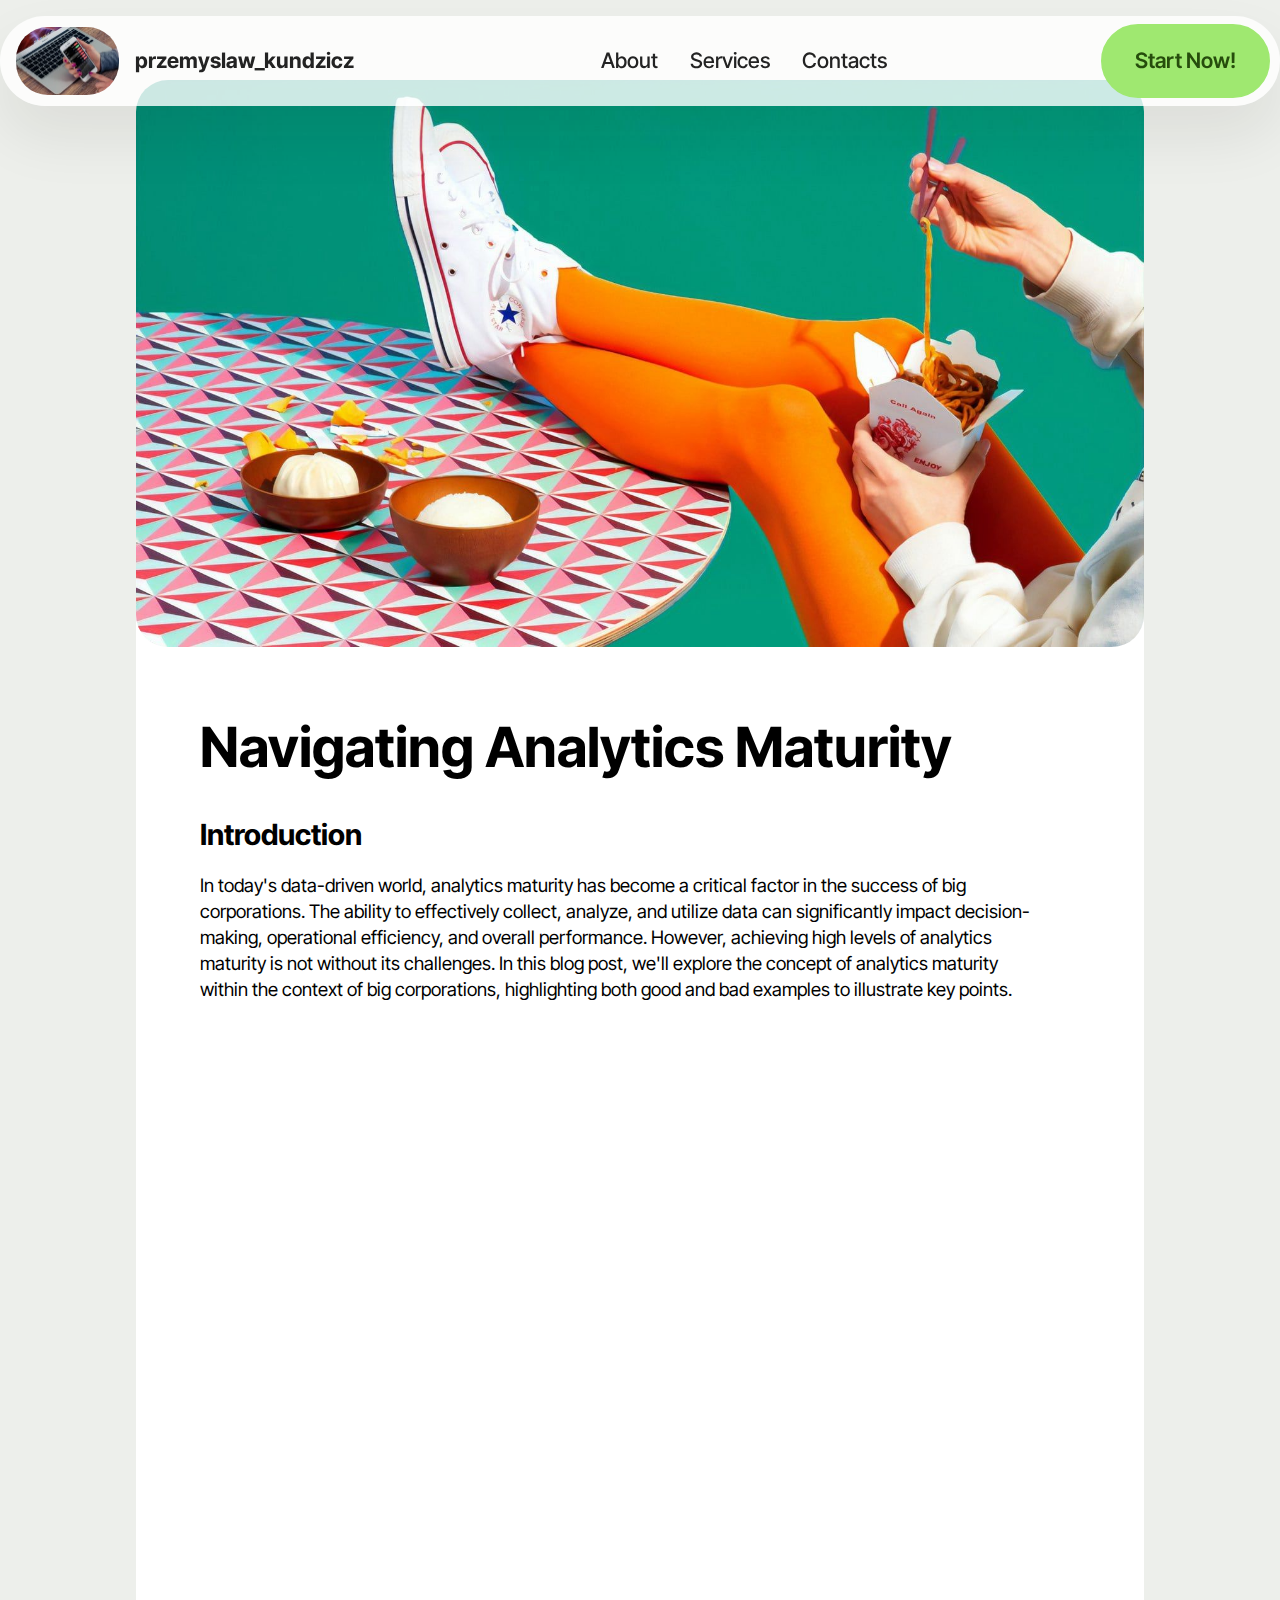
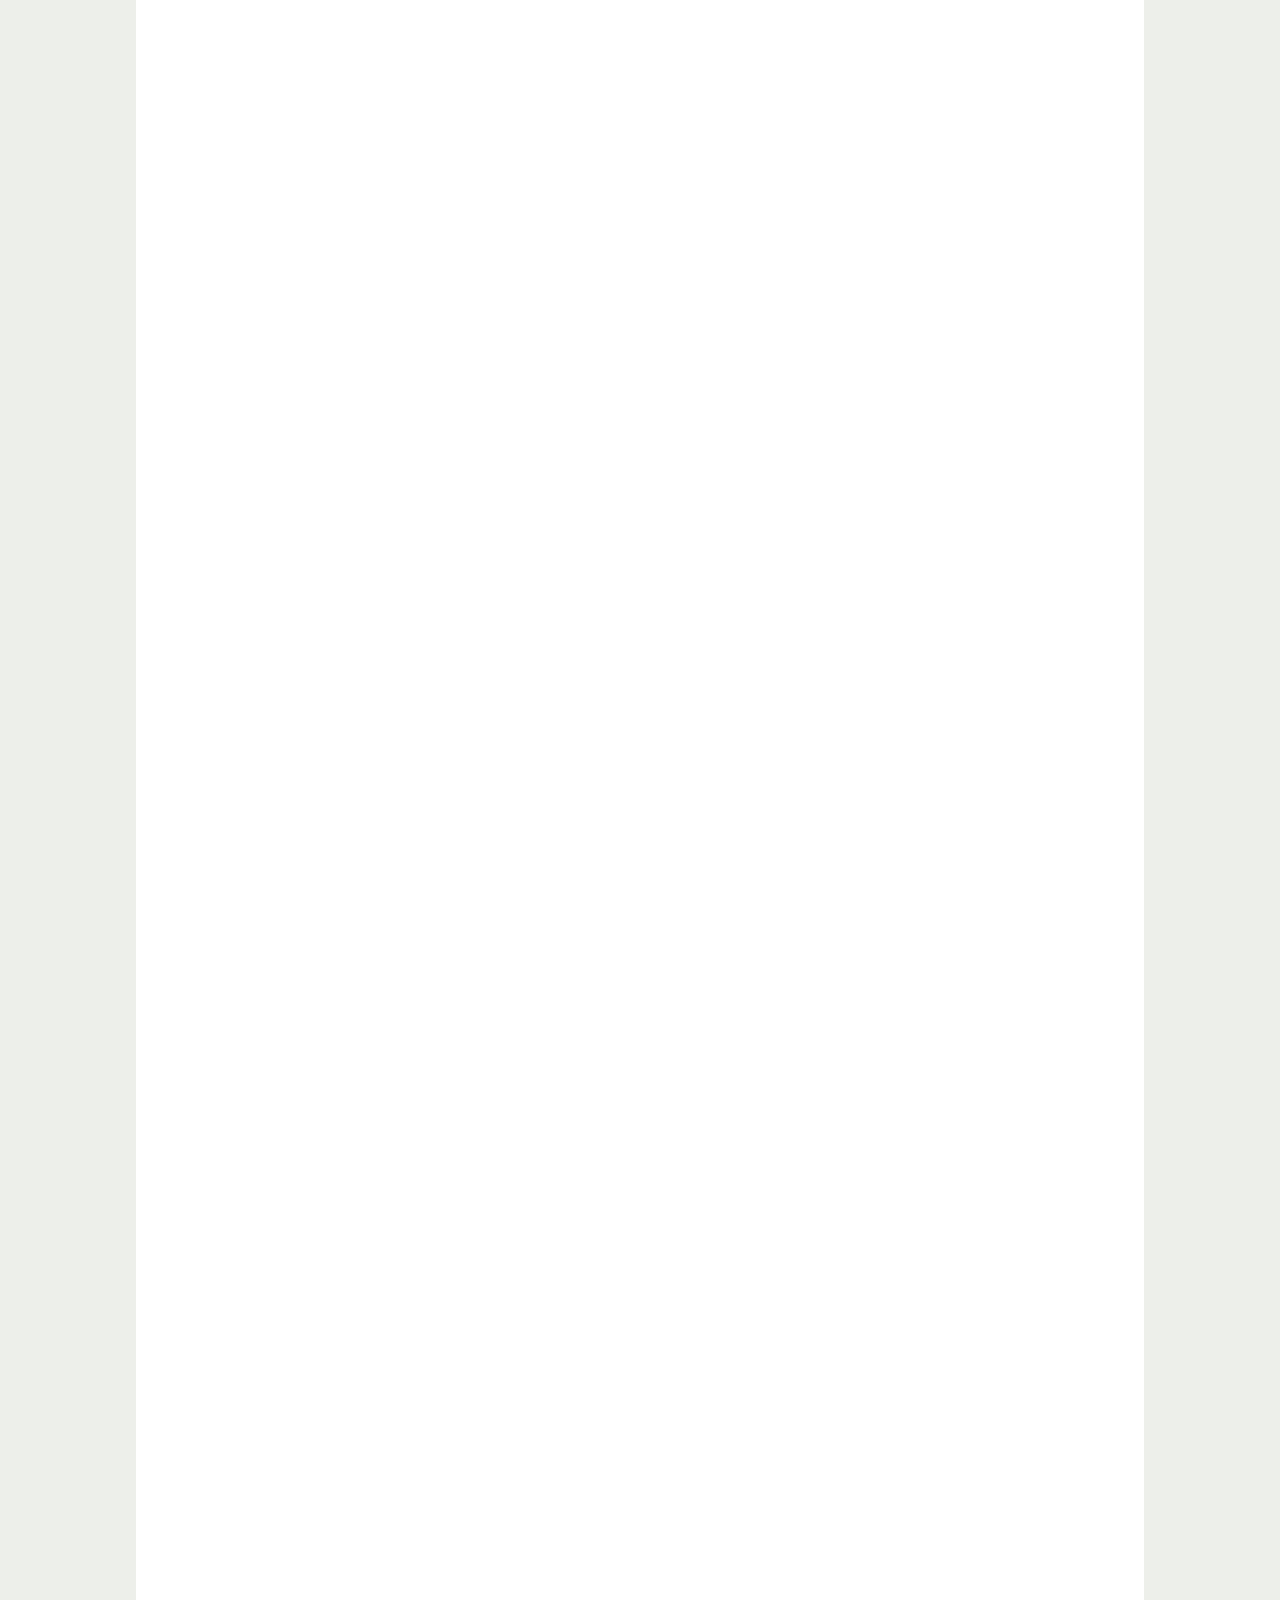
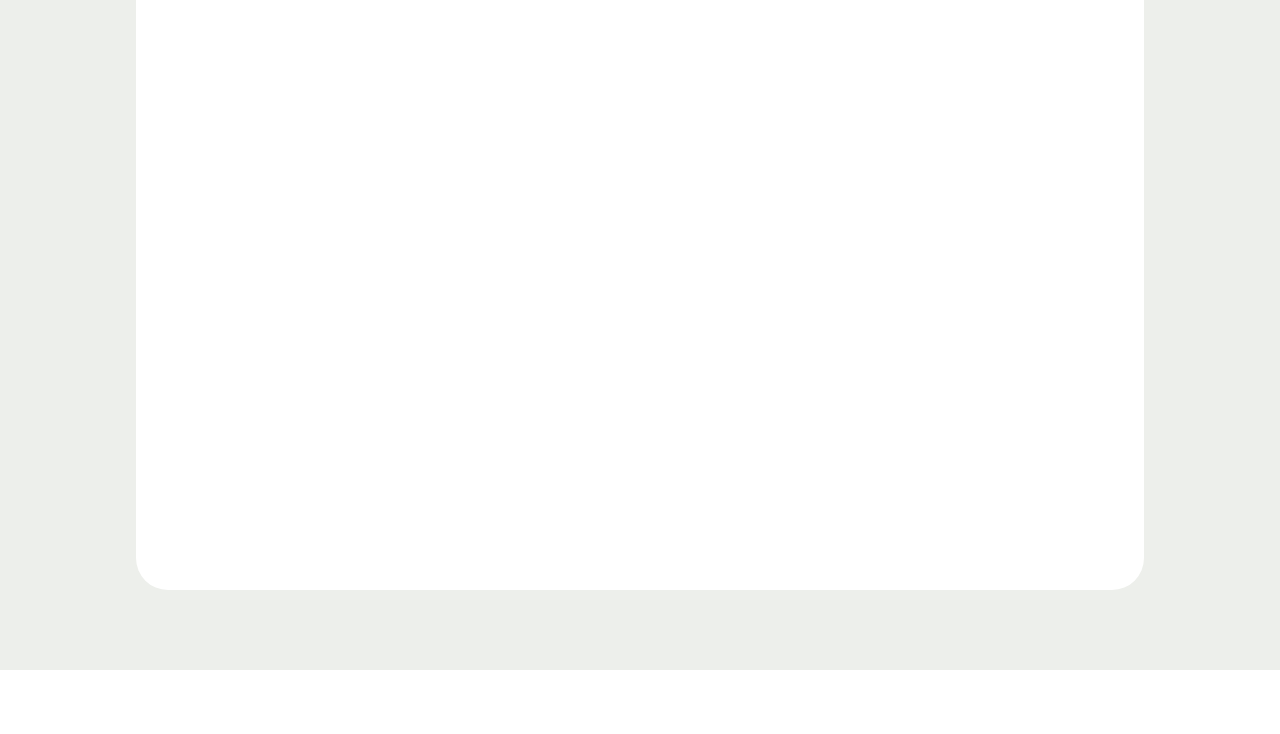
==== page1.html @ 233bfda3 "Add files via upload" ====
<!DOCTYPE html>
<html  >
<head>
  <!-- Site made with Mobirise Website Builder v5.9.13, https://mobirise.com -->
  <meta charset="UTF-8">
  <meta http-equiv="X-UA-Compatible" content="IE=edge">
  <meta name="generator" content="Mobirise v5.9.13, mobirise.com">
  <meta name="viewport" content="width=device-width, initial-scale=1, minimum-scale=1">
  <link rel="shortcut icon" href="assets/images/mbr-206x137.jpg" type="image/x-icon">
  <meta name="description" content="">
  
  
  <title>Page 1</title>
  <link rel="stylesheet" href="assets/bootstrap/css/bootstrap.min.css">
  <link rel="stylesheet" href="assets/bootstrap/css/bootstrap-grid.min.css">
  <link rel="stylesheet" href="assets/bootstrap/css/bootstrap-reboot.min.css">
  <link rel="stylesheet" href="assets/animatecss/animate.css">
  <link rel="stylesheet" href="assets/dropdown/css/style.css">
  <link rel="stylesheet" href="assets/theme/css/style.css">
  <link rel="preload" href="https://fonts.googleapis.com/css?family=Inter+Tight:100,200,300,400,500,600,700,800,900,100i,200i,300i,400i,500i,600i,700i,800i,900i&display=swap" as="style" onload="this.onload=null;this.rel='stylesheet'">
  <noscript><link rel="stylesheet" href="https://fonts.googleapis.com/css?family=Inter+Tight:100,200,300,400,500,600,700,800,900,100i,200i,300i,400i,500i,600i,700i,800i,900i&display=swap"></noscript>
  <link rel="preload" as="style" href="assets/mobirise/css/mbr-additional.css?v=0YIQRt"><link rel="stylesheet" href="assets/mobirise/css/mbr-additional.css?v=0YIQRt" type="text/css">

  
  
  
</head>
<body>
  
  <section data-bs-version="5.1" class="menu menu5 cid-u58ZSZnhyz" once="menu" id="menu05-8">
	

	<nav class="navbar navbar-dropdown navbar-fixed-top navbar-expand-lg">
		<div class="container">
			<div class="navbar-brand">
				<span class="navbar-logo">
					<a href="https://mobiri.se">
						<img src="assets/images/mbr-206x137.jpg" alt="Mobirise Website Builder" style="height: 4.3rem;">
					</a>
				</span>
				<span class="navbar-caption-wrap"><a class="navbar-caption text-black display-4" href="https://mobiri.se">przemyslaw_kundzicz</a></span>
			</div>
			<button class="navbar-toggler" type="button" data-toggle="collapse" data-bs-toggle="collapse" data-target="#navbarSupportedContent" data-bs-target="#navbarSupportedContent" aria-controls="navbarNavAltMarkup" aria-expanded="false" aria-label="Toggle navigation">
				<div class="hamburger">
					<span></span>
					<span></span>
					<span></span>
					<span></span>
				</div>
			</button>
			<div class="collapse navbar-collapse" id="navbarSupportedContent">
				<ul class="navbar-nav nav-dropdown" data-app-modern-menu="true">
					<li class="nav-item">
						<a class="nav-link link text-black display-4" href="https://mobiri.se">About</a>
					</li>
					<li class="nav-item">
						<a class="nav-link link text-black display-4" href="https://mobiri.se" aria-expanded="false">Services</a>
					</li>
					<li class="nav-item">
						<a class="nav-link link text-black display-4" href="https://mobiri.se">Contacts</a>
					</li>
				</ul>
				<div class="navbar-buttons mbr-section-btn">
					<a class="btn btn-primary display-4" href="https://mobiri.se"> Start Now!</a>
				</div>
			</div>
		</div>
	</nav>
</section>

<section data-bs-version="5.1" class="article8 cid-u5l6Gmusqw" id="article08-a">
  

  
  
  <div class="container">
    <div class="row justify-content-center">
      <div class="card col-md-12 col-lg-10">
        <div class="card-wrapper">
          <div class="image-wrapper d-flex justify-content-center mb-4">
            <img src="assets/images/11.jpg" alt="Mobirise Website Builder">
          </div>
          <div class="card-content-text">
            <h3 class="card-title mbr-fonts-style mbr-white mt-3 mb-4 display-2"><strong>Navigating Analytics Maturity</strong></h3>
          <div class="row card-box align-left">
            <div class="item features-without-image col-12">
              <div class="item-wrapper">
                <h4 class="mbr-section-subtitle mbr-fonts-style mb-3 display-5"><strong>Introduction</strong>
                </h4>
                <p class="mbr-text mbr-fonts-style display-7">In today's data-driven world, analytics maturity has become a critical factor in the success of big corporations. The ability to effectively collect, analyze, and utilize data can significantly impact decision-making, operational efficiency, and overall performance. However, achieving high levels of analytics maturity is not without its challenges. In this blog post, we'll explore the concept of analytics maturity within the context of big corporations, highlighting both good and bad examples to illustrate key points.</p>
              </div>
            </div>
            <div class="item features-without-image col-12">
              <div class="item-wrapper">
                <h4 class="mbr-section-subtitle mbr-fonts-style display-5"><strong>Understanding Analytics Maturity</strong></h4>
                <p class="mbr-text mbr-fonts-style display-7">Analytics maturity refers to an organization's ability to leverage data and analytics to drive strategic objectives effectively. It encompasses several key dimensions, including data quality, infrastructure, talent, processes, and culture. As organizations progress along the analytics maturity spectrum, they move from basic reporting and descriptive analytics to more advanced predictive and prescriptive analytics capabilities.
<br><br></p>
              </div>
            </div><div class="item features-without-image col-12">
              <div class="item-wrapper">
                <h4 class="mbr-section-subtitle mbr-fonts-style display-5"><strong>Key Drivers of Analytics Maturity</strong></h4>
                <p class="mbr-text mbr-fonts-style display-7">Several factors contribute to the development of analytics maturity within big corporations:
<br>
<br>Leadership Commitment:<br>Senior leadership plays a crucial role in fostering a data-driven culture and allocating resources towards analytics initiatives.<br>
<br>Talent Acquisition and Development: <br>Recruiting and retaining top analytics talent with expertise in data science, statistics, and machine learning is essential for driving analytics maturity.<br>
<br>Data Infrastructure: <br>Investing in robust data infrastructure, including data warehouses, analytics tools, and cloud computing platforms, enables efficient data management and analysis.<br>
<br>Process Optimization: <br>Establishing streamlined processes for data collection, cleansing, analysis, and reporting enhances the effectiveness and efficiency of analytics initiatives.<br>
<br>Continuous Learning and Improvement: <br>Encouraging a mindset of continuous learning and experimentation empowers organizations to adapt to evolving data trends and technologies.<br><br></p>
              </div>
            </div><div class="item features-without-image col-12">
              <div class="item-wrapper">
                <h4 class="mbr-section-subtitle mbr-fonts-style display-5"><strong>Introducing Analytics Maturity Levels</strong></h4>
                <p class="mbr-text mbr-fonts-style display-7">Analytics maturity refers to an organization's ability to leverage data and analytics to drive strategic objectives effectively. It encompasses several key dimensions, including data quality, infrastructure, talent, processes, and culture. As organizations progress along the analytics maturity spectrum, they move from basic reporting and descriptive analytics to more advanced predictive and prescriptive analytics capabilities.
<br><br></p>
              </div>
            </div><div class="item features-without-image col-12">
              <div class="item-wrapper">
                <h4 class="mbr-section-subtitle mbr-fonts-style display-5"><strong>Introducing Analytics Maturity Levels</strong></h4>
                <p class="mbr-text mbr-fonts-style display-7">To better understand the progression of analytics maturity within big corporations, it's helpful to categorize organizations into distinct maturity levels. While different frameworks exist, a commonly used model includes the following levels:
<br>
<br>Foundational Level:
<br>At this stage, organizations focus on basic data reporting and descriptive analytics. They typically have rudimentary data infrastructure and limited analytical capabilities. Decision-making is largely based on historical data, with little emphasis on predictive or prescriptive analytics. Companies at this level may struggle to derive actionable insights from their data and often face challenges in optimizing processes and performance.
<br>
<br>Emerging Level:
<br>Organizations at the emerging level begin to invest in building more robust data infrastructure and analytical capabilities. They adopt more advanced analytics techniques such as predictive modeling and data visualization. However, analytics initiatives may still be siloed within specific departments or business units, limiting their impact on broader organizational objectives. While progress is made in leveraging data for decision-making, there is still room for improvement in terms of scalability and integration.
<br>
<br>Intermediate Level:
<br>At the intermediate level, organizations demonstrate a higher degree of analytics maturity, with well-established processes and infrastructure for data management and analysis. They leverage advanced analytics tools and techniques to generate actionable insights that drive business value. Analytics initiatives are integrated across departments, enabling cross-functional collaboration and alignment with strategic objectives. Companies at this level are better equipped to identify opportunities for optimization, innovation, and growth.
<br>
<br>Advanced Level:
<br>Advanced organizations have achieved a high degree of analytics maturity, with a sophisticated data infrastructure, top-tier talent, and a pervasive data-driven culture. They leverage cutting-edge technologies such as artificial intelligence and machine learning to uncover deep insights and make predictive and prescriptive recommendations. Analytics initiatives are embedded into every aspect of the business, driving continuous improvement and innovation. Companies at this level are industry leaders, setting the benchmark for analytics excellence and consistently outperforming competitors.<br><br></p>
              </div>
            </div><div class="item features-without-image col-12">
              <div class="item-wrapper">
                <h4 class="mbr-section-subtitle mbr-fonts-style display-5"><strong>Examples of Analytics Maturity Levels</strong></h4>
                <p class="mbr-text mbr-fonts-style display-7">Good Example: Company C
<br>Company C exemplifies the advanced level of analytics maturity. With a robust data infrastructure, a team of data scientists and analysts, and a strong commitment from senior leadership, they have achieved a high degree of sophistication in their analytics capabilities. By leveraging advanced machine learning algorithms, they can predict customer behavior, optimize supply chain operations, and personalize marketing campaigns in real-time. As a result, Company C maintains a competitive edge in their industry and consistently delivers superior business performance.
<br>
<br>Bad Example: Company D
<br>In contrast, Company D operates at the foundational level of analytics maturity. They lack the necessary infrastructure and expertise to derive meaningful insights from their data, relying primarily on basic reporting and historical analysis. As a result, decision-making is reactive rather than proactive, leading to missed opportunities and inefficiencies. Despite recognizing the importance of analytics, Company D struggles to allocate resources and prioritize initiatives, hindering their ability to advance to higher maturity levels.<br></p>
              </div>
            </div><div class="item features-without-image col-12">
              <div class="item-wrapper">
                <h4 class="mbr-section-subtitle mbr-fonts-style display-5"><strong>Conclusion</strong></h4>
                <p class="mbr-text mbr-fonts-style display-7">Analytics maturity is a critical determinant of success for big corporations in today's data-driven economy. By understanding the different maturity levels and learning from both good and bad examples, organizations can assess their current state, identify areas for improvement, and develop a roadmap for advancing their analytics capabilities. Whether at the foundational or advanced level, the key is to prioritize investments in talent, technology, and culture to drive continuous innovation and achieve sustainable competitive advantage.<br></p>
              </div>
            </div>
            

            
          </div>
          </div>
        </div>
      </div>
    </div>
  </div>
</section><section class="display-7" style="padding: 0;align-items: center;justify-content: center;flex-wrap: wrap;    align-content: center;display: flex;position: relative;height: 4rem;"><a href="https://mobiri.se/3149069" style="flex: 1 1;height: 4rem;position: absolute;width: 100%;z-index: 1;"><img alt="" style="height: 4rem;" src="[data-uri]"></a><p style="margin: 0;text-align: center;" class="display-7">&#8204;</p><a style="z-index:1" href="https://mobirise.com/builder/ai-website-generator.html">AI Website Generator</a></section><script src="assets/bootstrap/js/bootstrap.bundle.min.js"></script>  <script src="assets/smoothscroll/smooth-scroll.js"></script>  <script src="assets/ytplayer/index.js"></script>  <script src="assets/dropdown/js/navbar-dropdown.js"></script>  <script src="assets/theme/js/script.js"></script>  
  
  
  <input name="animation" type="hidden">
  </body>
</html>
---- assets/dropdown/css/style.css ----
.navbar-dropdown {
  left: 0;
  padding: 0;
  position: absolute;
  right: 0;
  top: 0;
  transition: all 0.45s ease;
  z-index: 1030;
  background: #282828; }
  .navbar-dropdown .navbar-logo {
    margin-right: 0.8rem;
    transition: margin 0.3s ease-in-out;
    vertical-align: middle; }
    .navbar-dropdown .navbar-logo img {
      height: 3.125rem;
      transition: all 0.3s ease-in-out; }
    .navbar-dropdown .navbar-logo.mbr-iconfont {
      font-size: 3.125rem;
      line-height: 3.125rem; }
  .navbar-dropdown .navbar-caption {
    font-weight: 700;
    white-space: normal;
    vertical-align: -4px;
    line-height: 3.125rem !important; }
    .navbar-dropdown .navbar-caption, .navbar-dropdown .navbar-caption:hover {
      color: inherit;
      text-decoration: none; }
  .navbar-dropdown .mbr-iconfont + .navbar-caption {
    vertical-align: -1px; }
  .navbar-dropdown.navbar-fixed-top {
    position: fixed; }
  .navbar-dropdown .navbar-brand span {
    vertical-align: -4px; }
  .navbar-dropdown.bg-color.transparent {
    background: none; }
  .navbar-dropdown.navbar-short .navbar-brand {
    padding: 0.625rem 0; }
    .navbar-dropdown.navbar-short .navbar-brand span {
      vertical-align: -1px; }
  .navbar-dropdown.navbar-short .navbar-caption {
    line-height: 2.375rem !important;
    vertical-align: -2px; }
  .navbar-dropdown.navbar-short .navbar-logo {
    margin-right: 0.5rem; }
    .navbar-dropdown.navbar-short .navbar-logo img {
      height: 2.375rem; }
    .navbar-dropdown.navbar-short .navbar-logo.mbr-iconfont {
      font-size: 2.375rem;
      line-height: 2.375rem; }
  .navbar-dropdown.navbar-short .mbr-table-cell {
    height: 3.625rem; }
  .navbar-dropdown .navbar-close {
    left: 0.6875rem;
    position: fixed;
    top: 0.75rem;
    z-index: 1000; }
  .navbar-dropdown .hamburger-icon {
    content: "";
    display: inline-block;
    vertical-align: middle;
    width: 16px;
    -webkit-box-shadow: 0 -6px 0 1px #282828,0 0 0 1px #282828,0 6px 0 1px #282828;
    -moz-box-shadow: 0 -6px 0 1px #282828,0 0 0 1px #282828,0 6px 0 1px #282828;
    box-shadow: 0 -6px 0 1px #282828,0 0 0 1px #282828,0 6px 0 1px #282828; }

.dropdown-menu .dropdown-toggle[data-toggle="dropdown-submenu"]::after {
  border-bottom: 0.35em solid transparent;
  border-left: 0.35em solid;
  border-right: 0;
  border-top: 0.35em solid transparent;
  margin-left: 0.3rem; }

.dropdown-menu .dropdown-item:focus {
  outline: 0; }

.nav-dropdown {
  font-size: 0.75rem;
  font-weight: 500;
  height: auto !important; }
  .nav-dropdown .nav-btn {
    padding-left: 1rem; }
  .nav-dropdown .link {
    margin: .667em 1.667em;
    font-weight: 500;
    padding: 0;
    transition: color .2s ease-in-out; }
    .nav-dropdown .link.dropdown-toggle {
      margin-right: 2.583em; }
      .nav-dropdown .link.dropdown-toggle::after {
        margin-left: .25rem;
        border-top: 0.35em solid;
        border-right: 0.35em solid transparent;
        border-left: 0.35em solid transparent;
        border-bottom: 0; }
      .nav-dropdown .link.dropdown-toggle[aria-expanded="true"] {
        margin: 0;
        padding: 0.667em 3.263em  0.667em 1.667em; }
  .nav-dropdown .link::after,
  .nav-dropdown .dropdown-item::after {
    color: inherit; }
  .nav-dropdown .btn {
    font-size: 0.75rem;
    font-weight: 700;
    letter-spacing: 0;
    margin-bottom: 0;
    padding-left: 1.25rem;
    padding-right: 1.25rem; }
  .nav-dropdown .dropdown-menu {
    border-radius: 0;
    border: 0;
    left: 0;
    margin: 0;
    padding-bottom: 1.25rem;
    padding-top: 1.25rem;
    position: relative; }
  .nav-dropdown .dropdown-submenu {
    margin-left: 0.125rem;
    top: 0; }
  .nav-dropdown .dropdown-item {
    font-weight: 500;
    line-height: 2;
    padding: 0.3846em 4.615em 0.3846em 1.5385em;
    position: relative;
    transition: color .2s ease-in-out, background-color .2s ease-in-out; }
    .nav-dropdown .dropdown-item::after {
      margin-top: -0.3077em;
      position: absolute;
      right: 1.1538em;
      top: 50%; }
    .nav-dropdown .dropdown-item:focus, .nav-dropdown .dropdown-item:hover {
      background: none; }

@media (max-width: 767px) {
  .nav-dropdown.navbar-toggleable-sm {
    bottom: 0;
    display: none;
    left: 0;
    overflow-x: hidden;
    position: fixed;
    top: 0;
    transform: translateX(-100%);
    -ms-transform: translateX(-100%);
    -webkit-transform: translateX(-100%);
    width: 18.75rem;
    z-index: 999; } }
.nav-dropdown.navbar-toggleable-xl {
  bottom: 0;
  display: none;
  left: 0;
  overflow-x: hidden;
  position: fixed;
  top: 0;
  transform: translateX(-100%);
  -ms-transform: translateX(-100%);
  -webkit-transform: translateX(-100%);
  width: 18.75rem;
  z-index: 999; }

.nav-dropdown-sm {
  display: block !important;
  overflow-x: hidden;
  overflow: auto;
  padding-top: 3.875rem; }
  .nav-dropdown-sm::after {
    content: "";
    display: block;
    height: 3rem;
    width: 100%; }
  .nav-dropdown-sm.collapse.in ~ .navbar-close {
    display: block !important; }
  .nav-dropdown-sm.collapsing, .nav-dropdown-sm.collapse.in {
    transform: translateX(0);
    -ms-transform: translateX(0);
    -webkit-transform: translateX(0);
    transition: all 0.25s ease-out;
    -webkit-transition: all 0.25s ease-out;
    background: #282828; }
  .nav-dropdown-sm.collapsing[aria-expanded="false"] {
    transform: translateX(-100%);
    -ms-transform: translateX(-100%);
    -webkit-transform: translateX(-100%); }
  .nav-dropdown-sm .nav-item {
    display: block;
    margin-left: 0 !important;
    padding-left: 0; }
  .nav-dropdown-sm .link,
  .nav-dropdown-sm .dropdown-item {
    border-top: 1px dotted rgba(255, 255, 255, 0.1);
    font-size: 0.8125rem;
    line-height: 1.6;
    margin: 0 !important;
    padding: 0.875rem 2.4rem 0.875rem 1.5625rem !important;
    position: relative;
    white-space: normal; }
    .nav-dropdown-sm .link:focus, .nav-dropdown-sm .link:hover,
    .nav-dropdown-sm .dropdown-item:focus,
    .nav-dropdown-sm .dropdown-item:hover {
      background: rgba(0, 0, 0, 0.2) !important;
      color: #c0a375; }
  .nav-dropdown-sm .nav-btn {
    position: relative;
    padding: 1.5625rem 1.5625rem 0 1.5625rem; }
    .nav-dropdown-sm .nav-btn::before {
      border-top: 1px dotted rgba(255, 255, 255, 0.1);
      content: "";
      left: 0;
      position: absolute;
      top: 0;
      width: 100%; }
    .nav-dropdown-sm .nav-btn + .nav-btn {
      padding-top: 0.625rem; }
      .nav-dropdown-sm .nav-btn + .nav-btn::before {
        display: none; }
  .nav-dropdown-sm .btn {
    padding: 0.625rem 0; }
  .nav-dropdown-sm .dropdown-toggle[data-toggle="dropdown-submenu"]::after {
    margin-left: .25rem;
    border-top: 0.35em solid;
    border-right: 0.35em solid transparent;
    border-left: 0.35em solid transparent;
    border-bottom: 0; }
  .nav-dropdown-sm .dropdown-toggle[data-toggle="dropdown-submenu"][aria-expanded="true"]::after {
    border-top: 0;
    border-right: 0.35em solid transparent;
    border-left: 0.35em solid transparent;
    border-bottom: 0.35em solid; }
  .nav-dropdown-sm .dropdown-menu {
    margin: 0;
    padding: 0;
    position: relative;
    top: 0;
    left: 0;
    width: 100%;
    border: 0;
    float: none;
    border-radius: 0;
    background: none; }
  .nav-dropdown-sm .dropdown-submenu {
    left: 100%;
    margin-left: 0.125rem;
    margin-top: -1.25rem;
    top: 0; }

.navbar-toggleable-sm .nav-dropdown .dropdown-menu {
  position: absolute; }

.navbar-toggleable-sm .nav-dropdown .dropdown-submenu {
  left: 100%;
  margin-left: 0.125rem;
  margin-top: -1.25rem;
  top: 0; }

.navbar-toggleable-sm.opened .nav-dropdown .dropdown-menu {
  position: relative; }

.navbar-toggleable-sm.opened .nav-dropdown .dropdown-submenu {
  left: 0;
  margin-left: 00rem;
  margin-top: 0rem;
  top: 0; }

.is-builder .nav-dropdown.collapsing {
  transition: none !important; }
---- assets/theme/css/style.css ----
@charset "UTF-8";
section {
  background-color: #ffffff;
}

body {
  font-style: normal;
  line-height: 1.5;
  font-weight: 400;
  color: #232323;
  position: relative;
}

button {
  background-color: transparent;
  border-color: transparent;
}

.embla__button,
.carousel-control {
  background-color: #edefea !important;
  opacity: 0.8 !important;
  color: #464845 !important;
  border-color: #edefea !important;
}

.carousel .close,
.modalWindow .close {
  background-color: #edefea !important;
  color: #464845 !important;
  border-color: #edefea !important;
  opacity: 0.8 !important;
}

.carousel .close:hover,
.modalWindow .close:hover {
  opacity: 1 !important;
}

.carousel-indicators li {
  background-color: #edefea !important;
  border: 2px solid #464845 !important;
}

.carousel-indicators li:hover,
.carousel-indicators li:active {
  opacity: 0.8 !important;
}

.embla__button:hover,
.carousel-control:hover {
  background-color: #edefea !important;
  opacity: 1 !important;
}

.modalWindow-video-container {
  height: 80%;
}

section,
.container,
.container-fluid {
  position: relative;
  word-wrap: break-word;
}

a.mbr-iconfont:hover {
  text-decoration: none;
}

.article .lead p,
.article .lead ul,
.article .lead ol,
.article .lead pre,
.article .lead blockquote {
  margin-bottom: 0;
}

a {
  font-style: normal;
  font-weight: 400;
  cursor: pointer;
}
a, a:hover {
  text-decoration: none;
}

.mbr-section-title {
  font-style: normal;
  line-height: 1.3;
}

.mbr-section-subtitle {
  line-height: 1.3;
}

.mbr-text {
  font-style: normal;
  line-height: 1.7;
}

h1,
h2,
h3,
h4,
h5,
h6,
.display-1,
.display-2,
.display-4,
.display-5,
.display-7,
span,
p,
a {
  line-height: 1;
  word-break: break-word;
  word-wrap: break-word;
  font-weight: 400;
}

b,
strong {
  font-weight: bold;
}

input:-webkit-autofill, input:-webkit-autofill:hover, input:-webkit-autofill:focus, input:-webkit-autofill:active {
  transition-delay: 9999s;
  -webkit-transition-property: background-color, color;
  transition-property: background-color, color;
}

textarea[type=hidden] {
  display: none;
}

section {
  background-position: 50% 50%;
  background-repeat: no-repeat;
  background-size: cover;
}
section .mbr-background-video,
section .mbr-background-video-preview {
  position: absolute;
  bottom: 0;
  left: 0;
  right: 0;
  top: 0;
}

.hidden {
  visibility: hidden;
}

.mbr-z-index20 {
  z-index: 20;
}

/*! Base colors */
.mbr-white {
  color: #ffffff;
}

.mbr-black {
  color: #111111;
}

.mbr-bg-white {
  background-color: #ffffff;
}

.mbr-bg-black {
  background-color: #000000;
}

/*! Text-aligns */
.align-left {
  text-align: left;
}

.align-center {
  text-align: center;
}

.align-right {
  text-align: right;
}

/*! Font-weight  */
.mbr-light {
  font-weight: 300;
}

.mbr-regular {
  font-weight: 400;
}

.mbr-semibold {
  font-weight: 500;
}

.mbr-bold {
  font-weight: 700;
}

/*! Media  */
.media-content {
  flex-basis: 100%;
}

.media-container-row {
  display: flex;
  flex-direction: row;
  flex-wrap: wrap;
  justify-content: center;
  align-content: center;
  align-items: start;
}
.media-container-row .media-size-item {
  width: 400px;
}

.media-container-column {
  display: flex;
  flex-direction: column;
  flex-wrap: wrap;
  justify-content: center;
  align-content: center;
  align-items: stretch;
}
.media-container-column > * {
  width: 100%;
}

@media (min-width: 992px) {
  .media-container-row {
    flex-wrap: nowrap;
  }
}
figure {
  margin-bottom: 0;
  overflow: hidden;
}

figure[mbr-media-size] {
  transition: width 0.1s;
}

img,
iframe {
  display: block;
  width: 100%;
}

.card {
  background-color: transparent;
  border: none;
}

.card-box {
  width: 100%;
}

.card-img {
  text-align: center;
  flex-shrink: 0;
  -webkit-flex-shrink: 0;
}

.media {
  max-width: 100%;
  margin: 0 auto;
}

.mbr-figure {
  align-self: center;
}

.media-container > div {
  max-width: 100%;
}

.mbr-figure img,
.card-img img {
  width: 100%;
}

@media (max-width: 991px) {
  .media-size-item {
    width: auto !important;
  }
  .media {
    width: auto;
  }
  .mbr-figure {
    width: 100% !important;
  }
}
/*! Buttons */
.mbr-section-btn {
  margin-left: -0.6rem;
  margin-right: -0.6rem;
  font-size: 0;
}

.btn {
  font-weight: 600;
  border-width: 1px;
  font-style: normal;
  margin: 0.6rem 0.6rem;
  white-space: normal;
  transition: all 0.2s ease-in-out;
  display: inline-flex;
  align-items: center;
  justify-content: center;
  word-break: break-word;
}

.btn-sm {
  font-weight: 600;
  letter-spacing: 0px;
  transition: all 0.3s ease-in-out;
}

.btn-md {
  font-weight: 600;
  letter-spacing: 0px;
  transition: all 0.3s ease-in-out;
}

.btn-lg {
  font-weight: 600;
  letter-spacing: 0px;
  transition: all 0.3s ease-in-out;
}

.btn-form {
  margin: 0;
}
.btn-form:hover {
  cursor: pointer;
}

nav .mbr-section-btn {
  margin-left: 0rem;
  margin-right: 0rem;
}

/*! Btn icon margin */
.btn .mbr-iconfont,
.btn.btn-sm .mbr-iconfont {
  order: 1;
  cursor: pointer;
  margin-left: 0.5rem;
  vertical-align: sub;
}

.btn.btn-md .mbr-iconfont,
.btn.btn-md .mbr-iconfont {
  margin-left: 0.8rem;
}

.mbr-regular {
  font-weight: 400;
}

.mbr-semibold {
  font-weight: 500;
}

.mbr-bold {
  font-weight: 700;
}

[type=submit] {
  -webkit-appearance: none;
}

/*! Full-screen */
.mbr-fullscreen .mbr-overlay {
  min-height: 100vh;
}

.mbr-fullscreen {
  display: flex;
  display: -moz-flex;
  display: -ms-flex;
  display: -o-flex;
  align-items: center;
  min-height: 100vh;
  padding-top: 3rem;
  padding-bottom: 3rem;
}

/*! Map */
.map {
  height: 25rem;
  position: relative;
}
.map iframe {
  width: 100%;
  height: 100%;
}

/*! Scroll to top arrow */
.mbr-arrow-up {
  bottom: 25px;
  right: 90px;
  position: fixed;
  text-align: right;
  z-index: 5000;
  color: #ffffff;
  font-size: 22px;
}

.mbr-arrow-up a {
  background: rgba(0, 0, 0, 0.2);
  border-radius: 50%;
  color: #fff;
  display: inline-block;
  height: 60px;
  width: 60px;
  border: 2px solid #fff;
  outline-style: none !important;
  position: relative;
  text-decoration: none;
  transition: all 0.3s ease-in-out;
  cursor: pointer;
  text-align: center;
}
.mbr-arrow-up a:hover {
  background-color: rgba(0, 0, 0, 0.4);
}
.mbr-arrow-up a i {
  line-height: 60px;
}

.mbr-arrow-up-icon {
  display: block;
  color: #fff;
}

.mbr-arrow-up-icon::before {
  content: "›";
  display: inline-block;
  font-family: serif;
  font-size: 22px;
  line-height: 1;
  font-style: normal;
  position: relative;
  top: 6px;
  left: -4px;
  transform: rotate(-90deg);
}

/*! Arrow Down */
.mbr-arrow {
  position: absolute;
  bottom: 45px;
  left: 50%;
  width: 60px;
  height: 60px;
  cursor: pointer;
  background-color: rgba(80, 80, 80, 0.5);
  border-radius: 50%;
  transform: translateX(-50%);
}
@media (max-width: 767px) {
  .mbr-arrow {
    display: none;
  }
}
.mbr-arrow > a {
  display: inline-block;
  text-decoration: none;
  outline-style: none;
  animation: arrowdown 1.7s ease-in-out infinite;
  color: #ffffff;
}
.mbr-arrow > a > i {
  position: absolute;
  top: -2px;
  left: 15px;
  font-size: 2rem;
}

#scrollToTop a i::before {
  content: "";
  position: absolute;
  display: block;
  border-bottom: 2.5px solid #fff;
  border-left: 2.5px solid #fff;
  width: 27.8%;
  height: 27.8%;
  left: 50%;
  top: 51%;
  transform: translateY(-30%) translateX(-50%) rotate(135deg);
}

@keyframes arrowdown {
  0% {
    transform: translateY(0px);
  }
  50% {
    transform: translateY(-5px);
  }
  100% {
    transform: translateY(0px);
  }
}
@media (max-width: 500px) {
  .mbr-arrow-up {
    left: 0;
    right: 0;
    text-align: center;
  }
}
/*Gradients animation*/
@keyframes gradient-animation {
  from {
    background-position: 0% 100%;
    animation-timing-function: ease-in-out;
  }
  to {
    background-position: 100% 0%;
    animation-timing-function: ease-in-out;
  }
}
.bg-gradient {
  background-size: 200% 200%;
  animation: gradient-animation 5s infinite alternate;
  -webkit-animation: gradient-animation 5s infinite alternate;
}

.menu .navbar-brand {
  display: -webkit-flex;
}
.menu .navbar-brand span {
  display: flex;
  display: -webkit-flex;
}
.menu .navbar-brand .navbar-caption-wrap {
  display: -webkit-flex;
}
.menu .navbar-brand .navbar-logo img {
  display: -webkit-flex;
  width: auto;
}
@media (min-width: 768px) and (max-width: 991px) {
  .menu .navbar-toggleable-sm .navbar-nav {
    display: -ms-flexbox;
  }
}
@media (max-width: 991px) {
  .menu .navbar-collapse {
    max-height: 93.5vh;
  }
  .menu .navbar-collapse.show {
    overflow: auto;
  }
}
@media (min-width: 992px) {
  .menu .navbar-nav.nav-dropdown {
    display: -webkit-flex;
  }
  .menu .navbar-toggleable-sm .navbar-collapse {
    display: -webkit-flex !important;
  }
  .menu .collapsed .navbar-collapse {
    max-height: 93.5vh;
  }
  .menu .collapsed .navbar-collapse.show {
    overflow: auto;
  }
}
@media (max-width: 767px) {
  .menu .navbar-collapse {
    max-height: 80vh;
  }
}

.nav-link .mbr-iconfont {
  margin-right: 0.5rem;
}

.navbar {
  display: -webkit-flex;
  -webkit-flex-wrap: wrap;
  -webkit-align-items: center;
  -webkit-justify-content: space-between;
}

.navbar-collapse {
  -webkit-flex-basis: 100%;
  -webkit-flex-grow: 1;
  -webkit-align-items: center;
}

.nav-dropdown .link {
  padding: 0.667em 1.667em !important;
  margin: 0 !important;
}

.nav {
  display: -webkit-flex;
  -webkit-flex-wrap: wrap;
}

.row {
  display: -webkit-flex;
  -webkit-flex-wrap: wrap;
}

.justify-content-center {
  -webkit-justify-content: center;
}

.form-inline {
  display: -webkit-flex;
}

.card-wrapper {
  -webkit-flex: 1;
}

.carousel-control {
  z-index: 10;
  display: -webkit-flex;
}

.carousel-controls {
  display: -webkit-flex;
}

.media {
  display: -webkit-flex;
}

.form-group:focus {
  outline: none;
}

.jq-selectbox__select {
  padding: 7px 0;
  position: relative;
}

.jq-selectbox__dropdown {
  overflow: hidden;
  border-radius: 10px;
  position: absolute;
  top: 100%;
  left: 0 !important;
  width: 100% !important;
}

.jq-selectbox__trigger-arrow {
  right: 0;
  transform: translateY(-50%);
}

.jq-selectbox li {
  padding: 1.07em 0.5em;
}

input[type=range] {
  padding-left: 0 !important;
  padding-right: 0 !important;
}

.modal-dialog,
.modal-content {
  height: 100%;
}

.modal-dialog .carousel-inner {
  height: calc(100vh - 1.75rem);
}
@media (max-width: 575px) {
  .modal-dialog .carousel-inner {
    height: calc(100vh - 1rem);
  }
}

.carousel-item {
  text-align: center;
}

.carousel-item img {
  margin: auto;
}

.navbar-toggler {
  align-self: flex-start;
  padding: 0.25rem 0.75rem;
  font-size: 1.25rem;
  line-height: 1;
  background: transparent;
  border: 1px solid transparent;
  border-radius: 0.25rem;
}

.navbar-toggler:focus,
.navbar-toggler:hover {
  text-decoration: none;
  box-shadow: none;
}

.navbar-toggler-icon {
  display: inline-block;
  width: 1.5em;
  height: 1.5em;
  vertical-align: middle;
  content: "";
  background: no-repeat center center;
  background-size: 100% 100%;
}

.navbar-toggler-left {
  position: absolute;
  left: 1rem;
}

.navbar-toggler-right {
  position: absolute;
  right: 1rem;
}

.card-img {
  width: auto;
}

.menu .navbar.collapsed:not(.beta-menu) {
  flex-direction: column;
}

.carousel-item.active,
.carousel-item-next,
.carousel-item-prev {
  display: flex;
}

.note-air-layout .dropup .dropdown-menu,
.note-air-layout .navbar-fixed-bottom .dropdown .dropdown-menu {
  bottom: initial !important;
}

html,
body {
  height: auto;
  min-height: 100vh;
}

.dropup .dropdown-toggle::after {
  display: none;
}

.form-asterisk {
  font-family: initial;
  position: absolute;
  top: -2px;
  font-weight: normal;
}

.form-control-label {
  position: relative;
  cursor: pointer;
  margin-bottom: 0.357em;
  padding: 0;
}

.alert {
  color: #ffffff;
  border-radius: 0;
  border: 0;
  font-size: 1.1rem;
  line-height: 1.5;
  margin-bottom: 1.875rem;
  padding: 1.25rem;
  position: relative;
  text-align: center;
}
.alert.alert-form::after {
  background-color: inherit;
  bottom: -7px;
  content: "";
  display: block;
  height: 14px;
  left: 50%;
  margin-left: -7px;
  position: absolute;
  transform: rotate(45deg);
  width: 14px;
}

.form-control {
  background-color: #ffffff;
  background-clip: border-box;
  color: #232323;
  line-height: 1rem !important;
  height: auto;
  padding: 1.2rem 2rem;
  transition: border-color 0.25s ease 0s;
  border: 1px solid transparent !important;
  border-radius: 4px;
  box-shadow: rgba(0, 0, 0, 0.07) 0px 1px 1px 0px, rgba(0, 0, 0, 0.07) 0px 1px 3px 0px, rgba(0, 0, 0, 0.03) 0px 0px 0px 1px;
}
.form-active .form-control:invalid {
  border-color: red;
}

.row > * {
  padding-right: 1rem;
  padding-left: 1rem;
}

form .row {
  margin-left: -0.6rem;
  margin-right: -0.6rem;
}
form .row [class*=col] {
  padding-left: 0.6rem;
  padding-right: 0.6rem;
}

form .mbr-section-btn {
  padding-left: 0.6rem;
  padding-right: 0.6rem;
}

form .form-check-input {
  margin-top: 0.5;
}

textarea.form-control {
  line-height: 1.5rem !important;
}

.form-group {
  margin-bottom: 1.2rem;
}

.form-control,
form .btn {
  min-height: 48px;
}

.gdpr-block label span.textGDPR input[name=gdpr] {
  top: 7px;
}

.form-control:focus {
  box-shadow: none;
}

:focus {
  outline: none;
}

.mbr-overlay {
  background-color: #000;
  bottom: 0;
  left: 0;
  opacity: 0.5;
  position: absolute;
  right: 0;
  top: 0;
  z-index: 0;
  pointer-events: none;
}

blockquote {
  font-style: italic;
  padding: 3rem;
  font-size: 1.09rem;
  position: relative;
  border-left: 3px solid;
}

ul,
ol,
pre,
blockquote {
  margin-bottom: 2.3125rem;
}

.mt-4 {
  margin-top: 2rem !important;
}

.mb-4 {
  margin-bottom: 2rem !important;
}

.container,
.container-fluid {
  padding-left: 16px;
  padding-right: 16px;
}

.row {
  margin-left: -16px;
  margin-right: -16px;
}
.row > [class*=col] {
  padding-left: 16px;
  padding-right: 16px;
}

@media (min-width: 992px) {
  .container-fluid {
    padding-left: 32px;
    padding-right: 32px;
  }
}
@media (max-width: 991px) {
  .mbr-container {
    padding-left: 16px;
    padding-right: 16px;
  }
}
.app-video-wrapper > img {
  opacity: 1;
}

.app-video-wrapper {
  background: transparent;
}

.item {
  position: relative;
}

.dropdown-menu .dropdown-menu {
  left: 100%;
}

.dropdown-item + .dropdown-menu {
  display: none;
}

.dropdown-item:hover + .dropdown-menu,
.dropdown-menu:hover {
  display: block;
}

@media (min-aspect-ratio: 16/9) {
  .mbr-video-foreground {
    height: 300% !important;
    top: -100% !important;
  }
}
@media (max-aspect-ratio: 16/9) {
  .mbr-video-foreground {
    width: 300% !important;
    left: -100% !important;
  }
}.engine {
	position: absolute;
	text-indent: -2400px;
	text-align: center;
	padding: 0;
	top: 0;
	left: -2400px;
}
---- assets/mobirise/css/mbr-additional.css ----
.btn {
  border-width: 2px;
}
img,
.card-wrap,
.card-wrapper,
.video-wrapper,
.mbr-figure iframe,
.google-map iframe,
.slide-content,
.plan,
.card,
.item-wrapper {
  border-radius: 2rem !important;
}
.video-wrapper {
  overflow: hidden;
}
body {
  font-family: Inter Tight;
}
.display-1 {
  font-family: 'Inter Tight', sans-serif;
  font-size: 5rem;
  line-height: 1;
}
.display-1 > .mbr-iconfont {
  font-size: 6.25rem;
}
.display-2 {
  font-family: 'Inter Tight', sans-serif;
  font-size: 4rem;
  line-height: 1;
}
.display-2 > .mbr-iconfont {
  font-size: 5rem;
}
.display-4 {
  font-family: 'Inter Tight', sans-serif;
  font-size: 1.4rem;
  line-height: 1.5;
}
.display-4 > .mbr-iconfont {
  font-size: 1.75rem;
}
.display-5 {
  font-family: 'Inter Tight', sans-serif;
  font-size: 2rem;
  line-height: 1.5;
}
.display-5 > .mbr-iconfont {
  font-size: 2.5rem;
}
.display-7 {
  font-family: 'Inter Tight', sans-serif;
  font-size: 1.2rem;
  line-height: 1.3;
}
.display-7 > .mbr-iconfont {
  font-size: 1.5rem;
}
/* ---- Fluid typography for mobile devices ---- */
/* 1.4 - font scale ratio ( bootstrap == 1.42857 ) */
/* 100vw - current viewport width */
/* (48 - 20)  48 == 48rem == 768px, 20 == 20rem == 320px(minimal supported viewport) */
/* 0.65 - min scale variable, may vary */
@media (max-width: 992px) {
  .display-1 {
    font-size: 4rem;
  }
}
@media (max-width: 768px) {
  .display-1 {
    font-size: 3.5rem;
    font-size: calc( 2.4rem + (5 - 2.4) * ((100vw - 20rem) / (48 - 20)));
    line-height: calc( 1.1 * (2.4rem + (5 - 2.4) * ((100vw - 20rem) / (48 - 20))));
  }
  .display-2 {
    font-size: 3.2rem;
    font-size: calc( 2.05rem + (4 - 2.05) * ((100vw - 20rem) / (48 - 20)));
    line-height: calc( 1.3 * (2.05rem + (4 - 2.05) * ((100vw - 20rem) / (48 - 20))));
  }
  .display-4 {
    font-size: 1.12rem;
    font-size: calc( 1.14rem + (1.4 - 1.14) * ((100vw - 20rem) / (48 - 20)));
    line-height: calc( 1.4 * (1.14rem + (1.4 - 1.14) * ((100vw - 20rem) / (48 - 20))));
  }
  .display-5 {
    font-size: 1.6rem;
    font-size: calc( 1.35rem + (2 - 1.35) * ((100vw - 20rem) / (48 - 20)));
    line-height: calc( 1.4 * (1.35rem + (2 - 1.35) * ((100vw - 20rem) / (48 - 20))));
  }
  .display-7 {
    font-size: 0.96rem;
    font-size: calc( 1.07rem + (1.2 - 1.07) * ((100vw - 20rem) / (48 - 20)));
    line-height: calc( 1.4 * (1.07rem + (1.2 - 1.07) * ((100vw - 20rem) / (48 - 20))));
  }
}
@media (min-width: 992px) and (max-width: 1400px) {
  .display-1 {
    font-size: 3.5rem;
    font-size: calc( 2.4rem + (5 - 2.4) * ((100vw - 62rem) / (87 - 62)));
    line-height: calc( 1.1 * (2.4rem + (5 - 2.4) * ((100vw - 62rem) / (87 - 62))));
  }
  .display-2 {
    font-size: 3.2rem;
    font-size: calc( 2.05rem + (4 - 2.05) * ((100vw - 62rem) / (87 - 62)));
    line-height: calc( 1.3 * (2.05rem + (4 - 2.05) * ((100vw - 62rem) / (87 - 62))));
  }
  .display-4 {
    font-size: 1.12rem;
    font-size: calc( 1.14rem + (1.4 - 1.14) * ((100vw - 62rem) / (87 - 62)));
    line-height: calc( 1.4 * (1.14rem + (1.4 - 1.14) * ((100vw - 62rem) / (87 - 62))));
  }
  .display-5 {
    font-size: 1.6rem;
    font-size: calc( 1.35rem + (2 - 1.35) * ((100vw - 62rem) / (87 - 62)));
    line-height: calc( 1.4 * (1.35rem + (2 - 1.35) * ((100vw - 62rem) / (87 - 62))));
  }
  .display-7 {
    font-size: 0.96rem;
    font-size: calc( 1.07rem + (1.2 - 1.07) * ((100vw - 62rem) / (87 - 62)));
    line-height: calc( 1.4 * (1.07rem + (1.2 - 1.07) * ((100vw - 62rem) / (87 - 62))));
  }
}
/* Buttons */
.btn {
  padding: 1.25rem 2rem;
  border-radius: 4px;
}
@media (max-width: 767px) {
  .btn {
    padding: 0.75rem 1.5rem;
  }
}
.btn-sm {
  padding: 0.6rem 1.2rem;
  border-radius: 4px;
}
.btn-md {
  padding: 0.6rem 1.2rem;
  border-radius: 4px;
}
.btn-lg {
  padding: 1.25rem 2rem;
  border-radius: 4px;
}
.bg-primary {
  background-color: #9fe870 !important;
}
.bg-success {
  background-color: #3a341c !important;
}
.bg-info {
  background-color: #320707 !important;
}
.bg-warning {
  background-color: #a0e2e1 !important;
}
.bg-danger {
  background-color: #ffea64 !important;
}
.btn-primary,
.btn-primary:active {
  background-color: #9fe870 !important;
  border-color: #9fe870 !important;
  color: #264d0c !important;
  box-shadow: none;
}
.btn-primary:hover,
.btn-primary:focus,
.btn-primary.focus,
.btn-primary.active {
  color: inherit;
  background-color: #bcef9c !important;
  border-color: #bcef9c !important;
  box-shadow: none;
}
.btn-primary.disabled,
.btn-primary:disabled {
  color: #264d0c !important;
  background-color: #bcef9c !important;
  border-color: #bcef9c !important;
}
.btn-secondary,
.btn-secondary:active {
  background-color: #ffd7ef !important;
  border-color: #ffd7ef !important;
  color: #d70081 !important;
  box-shadow: none;
}
.btn-secondary:hover,
.btn-secondary:focus,
.btn-secondary.focus,
.btn-secondary.active {
  color: inherit;
  background-color: #ffffff !important;
  border-color: #ffffff !important;
  box-shadow: none;
}
.btn-secondary.disabled,
.btn-secondary:disabled {
  color: #d70081 !important;
  background-color: #ffffff !important;
  border-color: #ffffff !important;
}
.btn-info,
.btn-info:active {
  background-color: #320707 !important;
  border-color: #320707 !important;
  color: #ffffff !important;
  box-shadow: none;
}
.btn-info:hover,
.btn-info:focus,
.btn-info.focus,
.btn-info.active {
  color: inherit;
  background-color: #5f0d0d !important;
  border-color: #5f0d0d !important;
  box-shadow: none;
}
.btn-info.disabled,
.btn-info:disabled {
  color: #ffffff !important;
  background-color: #5f0d0d !important;
  border-color: #5f0d0d !important;
}
.btn-success,
.btn-success:active {
  background-color: #3a341c !important;
  border-color: #3a341c !important;
  color: #ffffff !important;
  box-shadow: none;
}
.btn-success:hover,
.btn-success:focus,
.btn-success.focus,
.btn-success.active {
  color: inherit;
  background-color: #5c532d !important;
  border-color: #5c532d !important;
  box-shadow: none;
}
.btn-success.disabled,
.btn-success:disabled {
  color: #ffffff !important;
  background-color: #5c532d !important;
  border-color: #5c532d !important;
}
.btn-warning,
.btn-warning:active {
  background-color: #a0e2e1 !important;
  border-color: #a0e2e1 !important;
  color: #1f6463 !important;
  box-shadow: none;
}
.btn-warning:hover,
.btn-warning:focus,
.btn-warning.focus,
.btn-warning.active {
  color: inherit;
  background-color: #c7eeed !important;
  border-color: #c7eeed !important;
  box-shadow: none;
}
.btn-warning.disabled,
.btn-warning:disabled {
  color: #1f6463 !important;
  background-color: #c7eeed !important;
  border-color: #c7eeed !important;
}
.btn-danger,
.btn-danger:active {
  background-color: #ffea64 !important;
  border-color: #ffea64 !important;
  color: #645600 !important;
  box-shadow: none;
}
.btn-danger:hover,
.btn-danger:focus,
.btn-danger.focus,
.btn-danger.active {
  color: inherit;
  background-color: #fff197 !important;
  border-color: #fff197 !important;
  box-shadow: none;
}
.btn-danger.disabled,
.btn-danger:disabled {
  color: #645600 !important;
  background-color: #fff197 !important;
  border-color: #fff197 !important;
}
.btn-white,
.btn-white:active {
  background-color: #eff0ec !important;
  border-color: #eff0ec !important;
  color: #757b62 !important;
  box-shadow: none;
}
.btn-white:hover,
.btn-white:focus,
.btn-white.focus,
.btn-white.active {
  color: inherit;
  background-color: #ffffff !important;
  border-color: #ffffff !important;
  box-shadow: none;
}
.btn-white.disabled,
.btn-white:disabled {
  color: #757b62 !important;
  background-color: #ffffff !important;
  border-color: #ffffff !important;
}
.btn-black,
.btn-black:active {
  background-color: #232323 !important;
  border-color: #232323 !important;
  color: #ffffff !important;
  box-shadow: none;
}
.btn-black:hover,
.btn-black:focus,
.btn-black.focus,
.btn-black.active {
  color: inherit;
  background-color: #3d3d3d !important;
  border-color: #3d3d3d !important;
  box-shadow: none;
}
.btn-black.disabled,
.btn-black:disabled {
  color: #ffffff !important;
  background-color: #3d3d3d !important;
  border-color: #3d3d3d !important;
}
.btn-primary-outline,
.btn-primary-outline:active {
  background-color: transparent !important;
  border-color: #9fe870;
  color: #9fe870;
}
.btn-primary-outline:hover,
.btn-primary-outline:focus,
.btn-primary-outline.focus,
.btn-primary-outline.active {
  color: #6ddc25 !important;
  background-color: transparent !important;
  border-color: #6ddc25 !important;
  box-shadow: none !important;
}
.btn-primary-outline.disabled,
.btn-primary-outline:disabled {
  color: #264d0c !important;
  background-color: #9fe870 !important;
  border-color: #9fe870 !important;
}
.btn-secondary-outline,
.btn-secondary-outline:active {
  background-color: transparent !important;
  border-color: #ffd7ef;
  color: #ffd7ef;
}
.btn-secondary-outline:hover,
.btn-secondary-outline:focus,
.btn-secondary-outline.focus,
.btn-secondary-outline.active {
  color: #ff80cc !important;
  background-color: transparent !important;
  border-color: #ff80cc !important;
  box-shadow: none !important;
}
.btn-secondary-outline.disabled,
.btn-secondary-outline:disabled {
  color: #d70081 !important;
  background-color: #ffd7ef !important;
  border-color: #ffd7ef !important;
}
.btn-info-outline,
.btn-info-outline:active {
  background-color: transparent !important;
  border-color: #320707;
  color: #320707;
}
.btn-info-outline:hover,
.btn-info-outline:focus,
.btn-info-outline.focus,
.btn-info-outline.active {
  color: #000000 !important;
  background-color: transparent !important;
  border-color: #000000 !important;
  box-shadow: none !important;
}
.btn-info-outline.disabled,
.btn-info-outline:disabled {
  color: #ffffff !important;
  background-color: #320707 !important;
  border-color: #320707 !important;
}
.btn-success-outline,
.btn-success-outline:active {
  background-color: transparent !important;
  border-color: #3a341c;
  color: #3a341c;
}
.btn-success-outline:hover,
.btn-success-outline:focus,
.btn-success-outline.focus,
.btn-success-outline.active {
  color: #000000 !important;
  background-color: transparent !important;
  border-color: #000000 !important;
  box-shadow: none !important;
}
.btn-success-outline.disabled,
.btn-success-outline:disabled {
  color: #ffffff !important;
  background-color: #3a341c !important;
  border-color: #3a341c !important;
}
.btn-warning-outline,
.btn-warning-outline:active {
  background-color: transparent !important;
  border-color: #a0e2e1;
  color: #a0e2e1;
}
.btn-warning-outline:hover,
.btn-warning-outline:focus,
.btn-warning-outline.focus,
.btn-warning-outline.active {
  color: #5ececc !important;
  background-color: transparent !important;
  border-color: #5ececc !important;
  box-shadow: none !important;
}
.btn-warning-outline.disabled,
.btn-warning-outline:disabled {
  color: #1f6463 !important;
  background-color: #a0e2e1 !important;
  border-color: #a0e2e1 !important;
}
.btn-danger-outline,
.btn-danger-outline:active {
  background-color: transparent !important;
  border-color: #ffea64;
  color: #ffea64;
}
.btn-danger-outline:hover,
.btn-danger-outline:focus,
.btn-danger-outline.focus,
.btn-danger-outline.active {
  color: #ffde0d !important;
  background-color: transparent !important;
  border-color: #ffde0d !important;
  box-shadow: none !important;
}
.btn-danger-outline.disabled,
.btn-danger-outline:disabled {
  color: #645600 !important;
  background-color: #ffea64 !important;
  border-color: #ffea64 !important;
}
.btn-black-outline,
.btn-black-outline:active {
  background-color: transparent !important;
  border-color: #232323;
  color: #232323;
}
.btn-black-outline:hover,
.btn-black-outline:focus,
.btn-black-outline.focus,
.btn-black-outline.active {
  color: #000000 !important;
  background-color: transparent !important;
  border-color: #000000 !important;
  box-shadow: none !important;
}
.btn-black-outline.disabled,
.btn-black-outline:disabled {
  color: #ffffff !important;
  background-color: #232323 !important;
  border-color: #232323 !important;
}
.btn-white-outline,
.btn-white-outline:active {
  background-color: transparent !important;
  border-color: #fafafa;
  color: #fafafa;
}
.btn-white-outline:hover,
.btn-white-outline:focus,
.btn-white-outline.focus,
.btn-white-outline.active {
  color: #cfcfcf !important;
  background-color: transparent !important;
  border-color: #cfcfcf !important;
  box-shadow: none !important;
}
.btn-white-outline.disabled,
.btn-white-outline:disabled {
  color: #7a7a7a !important;
  background-color: #fafafa !important;
  border-color: #fafafa !important;
}
.text-primary {
  color: #9fe870 !important;
}
.text-secondary {
  color: #ffd7ef !important;
}
.text-success {
  color: #3a341c !important;
}
.text-info {
  color: #320707 !important;
}
.text-warning {
  color: #a0e2e1 !important;
}
.text-danger {
  color: #ffea64 !important;
}
.text-white {
  color: #fafafa !important;
}
.text-black {
  color: #232323 !important;
}
a.text-primary:hover,
a.text-primary:focus,
a.text-primary.active {
  color: #66d022 !important;
}
a.text-secondary:hover,
a.text-secondary:focus,
a.text-secondary.active {
  color: #ff71c6 !important;
}
a.text-success:hover,
a.text-success:focus,
a.text-success.active {
  color: #000000 !important;
}
a.text-info:hover,
a.text-info:focus,
a.text-info.active {
  color: #000000 !important;
}
a.text-warning:hover,
a.text-warning:focus,
a.text-warning.active {
  color: #52cac8 !important;
}
a.text-danger:hover,
a.text-danger:focus,
a.text-danger.active {
  color: #fddb00 !important;
}
a.text-white:hover,
a.text-white:focus,
a.text-white.active {
  color: #c7c7c7 !important;
}
a.text-black:hover,
a.text-black:focus,
a.text-black.active {
  color: #000000 !important;
}
a[class*="text-"]:not(.nav-link):not(.dropdown-item):not([role]):not(.navbar-caption) {
  position: relative;
  background-image: transparent;
  background-size: 10000px 2px;
  background-repeat: no-repeat;
  background-position: 0px 1.2em;
  background-position: -10000px 1.2em;
}
a[class*="text-"]:not(.nav-link):not(.dropdown-item):not([role]):not(.navbar-caption):hover {
  transition: background-position 2s ease-in-out;
  background-image: linear-gradient(currentColor 50%, currentColor 50%);
  background-position: 0px 1.2em;
}
.nav-tabs .nav-link.active {
  color: #9fe870;
}
.nav-tabs .nav-link:not(.active) {
  color: #232323;
}
.alert-success {
  background-color: #70c770;
}
.alert-info {
  background-color: #320707;
}
.alert-warning {
  background-color: #a0e2e1;
}
.alert-danger {
  background-color: #ffea64;
}
.mbr-section-btn .btn:not(.btn-form) {
  border-radius: 100px;
}
.mbr-gallery-filter li a {
  border-radius: 100px !important;
}
.mbr-gallery-filter li.active .btn {
  background-color: #9fe870;
  border-color: #9fe870;
  color: #306310;
}
.mbr-gallery-filter li.active .btn:focus {
  box-shadow: none;
}
.nav-tabs .nav-link {
  border-radius: 100px !important;
}
a,
a:hover {
  color: #9fe870;
}
.mbr-plan-header.bg-primary .mbr-plan-subtitle,
.mbr-plan-header.bg-primary .mbr-plan-price-desc {
  color: #ffffff;
}
.mbr-plan-header.bg-success .mbr-plan-subtitle,
.mbr-plan-header.bg-success .mbr-plan-price-desc {
  color: #c0b27c;
}
.mbr-plan-header.bg-info .mbr-plan-subtitle,
.mbr-plan-header.bg-info .mbr-plan-price-desc {
  color: #f3abab;
}
.mbr-plan-header.bg-warning .mbr-plan-subtitle,
.mbr-plan-header.bg-warning .mbr-plan-price-desc {
  color: #ffffff;
}
.mbr-plan-header.bg-danger .mbr-plan-subtitle,
.mbr-plan-header.bg-danger .mbr-plan-price-desc {
  color: #ffffff;
}
/* Scroll to top button*/
.scrollToTop_wraper {
  display: none;
}
.form-control {
  font-family: 'Inter Tight', sans-serif;
  font-size: 1.2rem;
  line-height: 1.3;
  font-weight: 400;
  border-radius: 40px !important;
}
.form-control > .mbr-iconfont {
  font-size: 1.5rem;
}
.form-control:hover,
.form-control:focus {
  box-shadow: rgba(0, 0, 0, 0.07) 0px 1px 1px 0px, rgba(0, 0, 0, 0.07) 0px 1px 3px 0px, rgba(0, 0, 0, 0.03) 0px 0px 0px 1px;
  border-color: #9fe870 !important;
}
.form-control:-webkit-input-placeholder {
  font-family: 'Inter Tight', sans-serif;
  font-size: 1.2rem;
  line-height: 1.3;
  font-weight: 400;
}
.form-control:-webkit-input-placeholder > .mbr-iconfont {
  font-size: 1.5rem;
}
blockquote {
  border-color: #9fe870;
}
/* Forms */
.mbr-form .input-group-btn .btn {
  border-radius: 100px !important;
}
.mbr-form .input-group-btn .btn:hover {
  box-shadow: 0 10px 40px 0 rgba(0, 0, 0, 0.2);
}
.mbr-form .input-group-btn button[type="submit"] {
  border-radius: 100px !important;
  padding: 1rem 3rem;
}
.mbr-form .input-group-btn button[type="submit"]:hover {
  box-shadow: 0 10px 40px 0 rgba(0, 0, 0, 0.2);
}
.jq-selectbox li:hover,
.jq-selectbox li.selected {
  background-color: #9fe870;
  color: #000000;
}
.jq-number__spin {
  transition: 0.25s ease;
}
.jq-number__spin:hover {
  border-color: #9fe870;
}
.jq-selectbox .jq-selectbox__trigger-arrow,
.jq-number__spin.minus:after,
.jq-number__spin.plus:after {
  transition: 0.4s;
  border-top-color: #232323;
  border-bottom-color: #232323;
}
.jq-selectbox:hover .jq-selectbox__trigger-arrow,
.jq-number__spin.minus:hover:after,
.jq-number__spin.plus:hover:after {
  border-top-color: #9fe870;
  border-bottom-color: #9fe870;
}
.xdsoft_datetimepicker .xdsoft_calendar td.xdsoft_default,
.xdsoft_datetimepicker .xdsoft_calendar td.xdsoft_current,
.xdsoft_datetimepicker .xdsoft_timepicker .xdsoft_time_box > div > div.xdsoft_current {
  color: #000000 !important;
  background-color: #9fe870 !important;
  box-shadow: none !important;
}
.xdsoft_datetimepicker .xdsoft_calendar td:hover,
.xdsoft_datetimepicker .xdsoft_timepicker .xdsoft_time_box > div > div:hover {
  color: #000000 !important;
  background: #ffd7ef !important;
  box-shadow: none !important;
}
.lazy-bg {
  background-image: none !important;
}
.lazy-placeholder:not(section),
.lazy-none {
  display: block;
  position: relative;
  padding-bottom: 56.25%;
  width: 100%;
  height: auto;
}
iframe.lazy-placeholder,
.lazy-placeholder:after {
  content: '';
  position: absolute;
  width: 200px;
  height: 200px;
  background: transparent no-repeat center;
  background-size: contain;
  top: 50%;
  left: 50%;
  transform: translateX(-50%) translateY(-50%);
  background-image: url("data:image/svg+xml;charset=UTF-8,%3csvg width='32' height='32' viewBox='0 0 64 64' xmlns='http://www.w3.org/2000/svg' stroke='%239fe870' %3e%3cg fill='none' fill-rule='evenodd'%3e%3cg transform='translate(16 16)' stroke-width='2'%3e%3ccircle stroke-opacity='.5' cx='16' cy='16' r='16'/%3e%3cpath d='M32 16c0-9.94-8.06-16-16-16'%3e%3canimateTransform attributeName='transform' type='rotate' from='0 16 16' to='360 16 16' dur='1s' repeatCount='indefinite'/%3e%3c/path%3e%3c/g%3e%3c/g%3e%3c/svg%3e");
}
section.lazy-placeholder:after {
  opacity: 0.5;
}
body {
  overflow-x: hidden;
}
a {
  transition: color 0.6s;
}
@media (max-width: 1400px) {
  .container {
    max-width: 100%;
  }
}
@media (max-width: 1400px) and (min-width: 768px) {
  .container {
    padding-left: 32px;
    padding-right: 32px;
  }
}
@media (max-width: 1400px) and (min-width: 768px) {
  .container-fluid {
    padding-left: 32px;
    padding-right: 32px;
  }
}
@media (max-width: 767px) {
  .container-fluid {
    padding-left: 16px;
    padding-right: 16px;
  }
}
.cid-u58ZSZnhyz {
  z-index: 1000;
  width: 100%;
  position: relative;
}
.cid-u58ZSZnhyz .dropdown-item:before {
  font-family: Moririse2 !important;
  content: "\e966";
  display: inline-block;
  width: 0;
  position: absolute;
  left: 1rem;
  top: 0.5rem;
  margin-right: 0.5rem;
  line-height: 1;
  font-size: inherit;
  vertical-align: middle;
  text-align: center;
  overflow: hidden;
  transform: scale(0, 1);
  transition: all 0.25s ease-in-out;
}
@media (max-width: 767px) {
  .cid-u58ZSZnhyz .navbar-toggler {
    transform: scale(0.8);
  }
}
.cid-u58ZSZnhyz .navbar-brand {
  flex-shrink: 0;
  align-items: center;
  margin-right: 0;
  padding: 10px 0;
  transition: all 0.3s;
  word-break: break-word;
  z-index: 1;
}
.cid-u58ZSZnhyz .navbar-brand img {
  max-width: 100%;
  max-height: 100%;
}
.cid-u58ZSZnhyz .navbar-brand .navbar-caption {
  line-height: inherit !important;
}
.cid-u58ZSZnhyz .navbar-brand .navbar-logo a {
  outline: none;
}
.cid-u58ZSZnhyz .navbar-nav {
  margin: auto;
  margin-left: 0;
  margin-left: auto;
}
.cid-u58ZSZnhyz .navbar-nav .nav-item {
  padding: 0 !important;
  transition: 0.3s all !important;
}
.cid-u58ZSZnhyz .navbar-nav .nav-item .nav-link {
  padding: 16px !important;
  margin: 0 !important;
  border-radius: 1rem !important;
  transition: 0.3s all !important;
}
.cid-u58ZSZnhyz .navbar-nav .nav-item .nav-link:hover {
  background-color: rgba(27, 31, 10, 0.06);
}
.cid-u58ZSZnhyz .navbar-nav .open .nav-link::after {
  transform: rotate(180deg);
}
@media (min-width: 992px) {
  .cid-u58ZSZnhyz .navbar-nav .open .nav-link::before {
    content: "";
    width: 100%;
    height: 20px;
    top: 100%;
    background: transparent;
    position: absolute;
  }
}
.cid-u58ZSZnhyz .navbar-nav .dropdown-item {
  padding: 12px !important;
  border-radius: 0.5rem !important;
  margin: 0 8px !important;
  transition: 0.3s all !important;
}
.cid-u58ZSZnhyz .navbar-nav .dropdown-item:hover {
  background-color: rgba(27, 31, 10, 0.06);
}
@media (min-width: 992px) {
  .cid-u58ZSZnhyz .navbar-nav {
    padding-left: 1.5rem;
  }
}
.cid-u58ZSZnhyz .nav-link {
  width: fit-content;
  position: relative;
}
.cid-u58ZSZnhyz .navbar-logo {
  margin: 0 !important;
}
@media (max-width: 767px) {
  .cid-u58ZSZnhyz .navbar-logo {
    padding-left: 0;
  }
}
.cid-u58ZSZnhyz .navbar-caption {
  padding-left: 1rem;
  padding-right: 0.5rem;
}
@media (max-width: 767px) {
  .cid-u58ZSZnhyz .nav-dropdown {
    padding-bottom: 0.5rem;
  }
}
.cid-u58ZSZnhyz .nav-dropdown .link.dropdown-toggle::after {
  margin-left: 0.5rem;
  margin-top: 0.2rem;
  transition: 0.3s all;
}
.cid-u58ZSZnhyz .container {
  display: flex;
  height: 90px;
  padding: 0.5rem 0.6rem 0.5rem 1rem;
  flex-wrap: nowrap;
  background: rgba(255, 255, 255, 0.8) !important;
  left: 0;
  right: 0;
  -webkit-box-pack: justify;
  -ms-flex-pack: justify;
  justify-content: flex-end;
  -webkit-box-align: center;
  -webkit-align-items: center;
  -ms-flex-align: center;
  align-items: center;
  border-radius: 100vw;
  margin-top: 1rem;
  background-color: #ffffff;
  box-shadow: 0 30px 60px 0 rgba(27, 31, 10, 0.08);
}
@media (max-width: 992px) {
  .cid-u58ZSZnhyz .container {
    padding-right: 2rem;
  }
}
@media (max-width: 767px) {
  .cid-u58ZSZnhyz .container {
    width: 95%;
    height: 56px !important;
    padding: 0.5rem;
    margin-top: 0rem;
  }
}
.cid-u58ZSZnhyz .iconfont-wrapper {
  font-size: 1.5rem;
  padding-right: 0.5rem;
}
.cid-u58ZSZnhyz .dropdown-menu {
  flex-wrap: wrap;
  flex-direction: column;
  max-width: 100%;
  padding: 12px 4px !important;
  border-radius: 1.5rem;
  transition: 0.3s all !important;
  min-width: auto;
  background: #ffffff;
  background: rgba(255, 255, 255, 0.8) !important;
}
.cid-u58ZSZnhyz .nav-item:focus,
.cid-u58ZSZnhyz .nav-link:focus {
  outline: none;
}
.cid-u58ZSZnhyz .dropdown .dropdown-menu .dropdown-item {
  width: auto;
  transition: all 0.25s ease-in-out;
}
.cid-u58ZSZnhyz .dropdown .dropdown-menu .dropdown-item::after {
  right: 0.5rem;
}
.cid-u58ZSZnhyz .dropdown .dropdown-menu .dropdown-item .mbr-iconfont {
  margin-right: 0.5rem;
  vertical-align: sub;
}
.cid-u58ZSZnhyz .dropdown .dropdown-menu .dropdown-item .mbr-iconfont:before {
  display: inline-block;
  transform: scale(1, 1);
  transition: all 0.25s ease-in-out;
}
.cid-u58ZSZnhyz .collapsed .dropdown-menu .dropdown-item:before {
  display: none;
}
.cid-u58ZSZnhyz .collapsed .dropdown .dropdown-menu .dropdown-item {
  padding: 0.235em 1.5em 0.235em 1.5em !important;
  transition: none;
  margin: 0 !important;
}
.cid-u58ZSZnhyz .navbar {
  min-height: 90px;
  transition: all 0.3s;
  border-bottom: 1px solid transparent;
  background: transparent !important;
  padding: 0 !important;
  border: none !important;
  box-shadow: none !important;
  border-radius: 0 !important;
}
.cid-u58ZSZnhyz .navbar.opened {
  transition: all 0.3s;
}
.cid-u58ZSZnhyz .navbar .dropdown-item {
  padding: 0.5rem 1.8rem;
}
.cid-u58ZSZnhyz .navbar .navbar-logo img {
  width: auto;
}
.cid-u58ZSZnhyz .navbar .navbar-collapse {
  z-index: 1;
  justify-content: flex-end;
}
.cid-u58ZSZnhyz .navbar.collapsed {
  justify-content: center;
}
.cid-u58ZSZnhyz .navbar.collapsed .nav-item .nav-link::before {
  display: none;
}
.cid-u58ZSZnhyz .navbar.collapsed.opened .dropdown-menu {
  top: 0;
}
@media (min-width: 992px) {
  .cid-u58ZSZnhyz .navbar.collapsed.opened:not(.navbar-short) .navbar-collapse {
    max-height: calc(98.5vh - 4.3rem);
  }
}
.cid-u58ZSZnhyz .navbar.collapsed .dropdown-menu .dropdown-submenu {
  left: 0 !important;
}
.cid-u58ZSZnhyz .navbar.collapsed .dropdown-menu .dropdown-item:after {
  right: auto;
}
.cid-u58ZSZnhyz .navbar.collapsed .dropdown-menu .dropdown-toggle[data-toggle="dropdown-submenu"]:after {
  margin-left: 0.5rem;
  margin-top: 0.2rem;
  border-top: 0.35em solid;
  border-right: 0.35em solid transparent;
  border-left: 0.35em solid transparent;
  border-bottom: 0;
  top: 41%;
}
.cid-u58ZSZnhyz .navbar.collapsed ul.navbar-nav li {
  margin: auto;
}
.cid-u58ZSZnhyz .navbar.collapsed .dropdown-menu .dropdown-item {
  padding: 0.25rem 1.5rem;
  text-align: center;
}
.cid-u58ZSZnhyz .navbar.collapsed .icons-menu {
  padding-left: 0;
  padding-right: 0;
  padding-top: 0.5rem;
  padding-bottom: 0.5rem;
}
@media (max-width: 767px) {
  .cid-u58ZSZnhyz .navbar {
    min-height: 72px;
  }
  .cid-u58ZSZnhyz .navbar .navbar-logo img {
    height: 2.5rem !important;
  }
}
@media (max-width: 991px) {
  .cid-u58ZSZnhyz .navbar .nav-item .nav-link::before {
    display: none;
  }
  .cid-u58ZSZnhyz .navbar.opened .dropdown-menu {
    top: 0;
  }
  .cid-u58ZSZnhyz .navbar .dropdown-menu .dropdown-submenu {
    left: 0 !important;
  }
  .cid-u58ZSZnhyz .navbar .dropdown-menu .dropdown-item:after {
    right: auto;
  }
  .cid-u58ZSZnhyz .navbar .dropdown-menu .dropdown-toggle[data-toggle="dropdown-submenu"]:after {
    margin-left: 0.5rem;
    margin-top: 0.2rem;
    border-top: 0.35em solid;
    border-right: 0.35em solid transparent;
    border-left: 0.35em solid transparent;
    border-bottom: 0;
    top: 40%;
  }
  .cid-u58ZSZnhyz .navbar .dropdown-menu .dropdown-item {
    padding: 0.25rem 1.5rem !important;
    text-align: center;
  }
  .cid-u58ZSZnhyz .navbar .navbar-brand {
    flex-shrink: initial;
    flex-basis: auto;
    word-break: break-word;
    padding-right: 10px;
  }
  .cid-u58ZSZnhyz .navbar .navbar-toggler {
    flex-basis: auto;
  }
  .cid-u58ZSZnhyz .navbar .icons-menu {
    padding-left: 0;
    padding-top: 0.5rem;
    padding-bottom: 0.5rem;
  }
}
.cid-u58ZSZnhyz .navbar.navbar-short .navbar-logo img {
  height: 2rem;
}
.cid-u58ZSZnhyz .dropdown-item.active,
.cid-u58ZSZnhyz .dropdown-item:active {
  background-color: transparent;
}
.cid-u58ZSZnhyz .navbar-expand-lg .navbar-nav .nav-link {
  padding: 0;
}
.cid-u58ZSZnhyz .nav-dropdown .link.dropdown-toggle {
  margin-right: 1.667em;
}
.cid-u58ZSZnhyz .nav-dropdown .link.dropdown-toggle[aria-expanded="true"] {
  margin-right: 0;
  padding: 0.667em 1.667em;
}
.cid-u58ZSZnhyz .navbar.navbar-expand-lg .dropdown .dropdown-menu {
  background: #ffffff;
}
.cid-u58ZSZnhyz .navbar.navbar-expand-lg .dropdown .dropdown-menu .dropdown-submenu {
  margin: 0;
  left: 105%;
  transform: none;
  top: -12px;
}
.cid-u58ZSZnhyz .navbar .dropdown.open > .dropdown-menu {
  display: flex;
}
.cid-u58ZSZnhyz ul.navbar-nav {
  flex-wrap: wrap;
}
.cid-u58ZSZnhyz .navbar-buttons {
  text-align: center;
  min-width: 140px;
}
@media (max-width: 992px) {
  .cid-u58ZSZnhyz .navbar-buttons {
    text-align: left;
  }
}
.cid-u58ZSZnhyz button.navbar-toggler {
  outline: none;
  width: 31px;
  height: 20px;
  cursor: pointer;
  transition: all 0.2s;
  position: relative;
  align-self: center;
}
.cid-u58ZSZnhyz button.navbar-toggler .hamburger span {
  position: absolute;
  right: 0;
  width: 30px;
  height: 2px;
  border-right: 5px;
  background-color: #000000;
}
.cid-u58ZSZnhyz button.navbar-toggler .hamburger span:nth-child(1) {
  top: 0;
  transition: all 0.2s;
}
.cid-u58ZSZnhyz button.navbar-toggler .hamburger span:nth-child(2) {
  top: 8px;
  transition: all 0.15s;
}
.cid-u58ZSZnhyz button.navbar-toggler .hamburger span:nth-child(3) {
  top: 8px;
  transition: all 0.15s;
}
.cid-u58ZSZnhyz button.navbar-toggler .hamburger span:nth-child(4) {
  top: 16px;
  transition: all 0.2s;
}
.cid-u58ZSZnhyz nav.opened .hamburger span:nth-child(1) {
  top: 8px;
  width: 0;
  opacity: 0;
  right: 50%;
  transition: all 0.2s;
}
.cid-u58ZSZnhyz nav.opened .hamburger span:nth-child(2) {
  transform: rotate(45deg);
  transition: all 0.25s;
}
.cid-u58ZSZnhyz nav.opened .hamburger span:nth-child(3) {
  transform: rotate(-45deg);
  transition: all 0.25s;
}
.cid-u58ZSZnhyz nav.opened .hamburger span:nth-child(4) {
  top: 8px;
  width: 0;
  opacity: 0;
  right: 50%;
  transition: all 0.2s;
}
.cid-u58ZSZnhyz .navbar-dropdown {
  padding: 0 1rem;
}
.cid-u58ZSZnhyz a.nav-link {
  display: flex;
  align-items: center;
  justify-content: center;
}
.cid-u58ZSZnhyz .icons-menu {
  flex-wrap: nowrap;
  display: flex;
  justify-content: center;
  padding-left: 1rem;
  padding-right: 1rem;
  padding-top: 0.3rem;
  text-align: center;
}
@media (max-width: 992px) {
  .cid-u58ZSZnhyz .icons-menu {
    justify-content: flex-start;
    margin-bottom: 0.5rem;
  }
}
@media screen and (-ms-high-contrast: active), (-ms-high-contrast: none) {
  .cid-u58ZSZnhyz .navbar {
    height: 70px;
  }
  .cid-u58ZSZnhyz .navbar.opened {
    height: auto;
  }
  .cid-u58ZSZnhyz .nav-item .nav-link:hover::before {
    width: 175%;
    max-width: calc(100% + 2rem);
    left: -1rem;
  }
}
.cid-u58ZSZnhyz .navbar .dropdown > .dropdown-menu {
  display: none;
  width: max-content;
  max-width: 500px !important;
  transform: translateX(-50%);
  top: calc(100% + 20px);
  left: 50%;
}
.cid-u58ZSZnhyz .navbar .dropdown > .dropdown-menu .dropdown-item {
  line-height: 1 !important;
}
.cid-u58ZSZnhyz .navbar .dropdown > .dropdown-menu .dropdown .dropdown-item {
  align-items: center;
  display: flex;
  height: max-content !important;
  min-height: max-content !important;
}
.cid-u58ZSZnhyz .navbar .dropdown > .dropdown-menu .dropdown .dropdown-item::after {
  display: inline-block;
  position: static;
  margin-left: 0.5rem;
  margin-top: 0;
  margin-right: 0;
  margin-bottom: 0;
  transition: 0.3s all;
  transform: rotate(-90deg);
}
.cid-u58ZSZnhyz .navbar .dropdown > .dropdown-menu .dropdown.open .dropdown-item::after {
  transform: rotate(0deg);
}
.cid-u58ZSZnhyz .mbr-section-btn {
  margin: -0.6rem -0.6rem;
}
.cid-u58ZSZnhyz .navbar-toggler {
  margin-left: 12px;
  margin-right: 8px;
  order: 1000;
}
@media (max-width: 991px) {
  .cid-u58ZSZnhyz .navbar-brand {
    margin-right: auto;
  }
  .cid-u58ZSZnhyz .navbar-collapse {
    z-index: -1 !important;
    position: absolute;
    top: 110%;
    left: 0;
    width: 100%;
    padding: 1rem;
    border-radius: 1.5rem;
    background: #ffffff;
    opacity: 1;
    border-color: rgba(255, 255, 255, 0.8) !important;
    background: rgba(255, 255, 255, 0.8) !important;
    backdrop-filter: blur(8px);
  }
  .cid-u58ZSZnhyz .navbar-nav .nav-item .nav-link::after {
    margin-left: 10px;
  }
  .cid-u58ZSZnhyz .navbar-nav .dropdown-item:hover {
    background-color: rgba(27, 31, 10, 0.06);
  }
  .cid-u58ZSZnhyz .navbar .dropdown > .dropdown-menu {
    max-width: 100% !important;
    transform: translateX(0);
    top: 10px;
    left: 0;
    padding: 8px !important;
    border-radius: 1rem;
    background-color: rgba(27, 31, 10, 0.04) !important;
  }
  .cid-u58ZSZnhyz .navbar .dropdown > .dropdown-menu .dropdown-item {
    padding: 8px !important;
    line-height: 1 !important;
    margin-bottom: 4px !important;
  }
  .cid-u58ZSZnhyz .navbar .dropdown > .dropdown-menu .dropdown .dropdown-item {
    align-items: center;
    display: flex;
    height: max-content !important;
    min-height: max-content !important;
  }
  .cid-u58ZSZnhyz .navbar .dropdown > .dropdown-menu .dropdown .dropdown-item::after {
    display: inline-block;
    position: static;
    margin-left: 0.5rem;
    margin-top: 0;
    margin-right: 0;
    margin-bottom: 0;
    transition: 0.3s all;
    transform: rotate(0deg);
  }
  .cid-u58ZSZnhyz .navbar .dropdown > .dropdown-menu .dropdown.open .dropdown-item::after {
    transform: rotate(180deg);
  }
  .cid-u58ZSZnhyz .navbar .dropdown > .dropdown-menu .dropdown-submenu {
    position: static;
    width: 100%;
    max-width: 100% !important;
    transform: translateX(0) !important;
    top: 0;
    left: 0;
    padding: 8px !important;
    border-radius: 1rem;
    background-color: rgba(27, 31, 10, 0.04) !important;
  }
  .cid-u58ZSZnhyz .navbar .dropdown.open > .dropdown-menu {
    display: flex !important;
    flex-direction: column;
    align-items: flex-start;
  }
}
@media (max-width: 575px) {
  .cid-u58ZSZnhyz .navbar-collapse {
    padding: 1rem;
  }
}
.cid-u58ZUI13Qt {
  display: flex;
  background-image: url("../../../assets/images/background1.jpg");
}
.cid-u58ZUI13Qt .mbr-overlay {
  background-color: #f92c50;
  opacity: 0.5;
}
.cid-u58ZUI13Qt .mbr-fallback-image.disabled {
  display: none;
}
.cid-u58ZUI13Qt .mbr-fallback-image {
  display: block;
  background-size: cover;
  background-position: center center;
  width: 100%;
  height: 100%;
  position: absolute;
  top: 0;
}
.cid-u58ZUI13Qt .content-wrap {
  padding: 5rem 1rem;
}
@media (min-width: 992px) {
  .cid-u58ZUI13Qt .content-wrap {
    padding: 5rem 3rem;
  }
}
@media (min-width: 768px) {
  .cid-u58ZUI13Qt {
    align-items: center;
  }
  .cid-u58ZUI13Qt .row {
    justify-content: center;
  }
}
@media (max-width: 991px) and (min-width: 768px) {
  .cid-u58ZUI13Qt .content-wrap {
    min-width: 50%;
  }
}
@media (max-width: 767px) {
  .cid-u58ZUI13Qt {
    -webkit-align-items: center;
    align-items: center;
  }
  .cid-u58ZUI13Qt .mbr-row {
    -webkit-justify-content: center;
    justify-content: center;
  }
  .cid-u58ZUI13Qt .content-wrap {
    width: 100%;
  }
}
.cid-u58ZUI13Qt .mbr-section-title {
  text-align: center;
}
.cid-u58ZUI13Qt .mbr-text,
.cid-u58ZUI13Qt .mbr-section-btn {
  text-align: center;
}
.cid-u5jY8xt0sE {
  padding-top: 2rem;
  padding-bottom: 2rem;
  background-color: #edefeb;
}
.cid-u5jY8xt0sE .mbr-fallback-image.disabled {
  display: none;
}
.cid-u5jY8xt0sE .mbr-fallback-image {
  display: block;
  background-size: cover;
  background-position: center center;
  width: 100%;
  height: 100%;
  position: absolute;
  top: 0;
}
@media (max-width: 767px) {
  .cid-u5jY8xt0sE .image-wrapper {
    flex-direction: column;
  }
  .cid-u5jY8xt0sE .image-wrapper img {
    margin: auto;
    margin-bottom: 1rem;
  }
}
.cid-u5jY8xt0sE .card-box {
  max-width: 750px;
  padding-top: 2rem;
  margin-left: auto;
  margin-right: 0;
}
.cid-u5jY8xt0sE img,
.cid-u5jY8xt0sE .item-img {
  width: 100%;
  height: 400px;
  object-fit: cover;
}
.cid-u5jY8xt0sE .card-wrapper {
  background: #ffffff;
}
.cid-u5jY8xt0sE .mbr-text,
.cid-u5jY8xt0sE .mbr-section-btn {
  color: #000000;
}
.cid-u5jY8xt0sE .card-title,
.cid-u5jY8xt0sE .card-box {
  color: #232323;
}
@media (max-width: 767px) {
  .cid-u5jY8xt0sE .card-content-text {
    padding: 2rem 1.5rem;
    margin-bottom: 1rem;
  }
}
@media (min-width: 768px) and (max-width: 991px) {
  .cid-u5jY8xt0sE .card-content-text {
    padding: 2.25rem;
  }
}
@media (min-width: 992px) {
  .cid-u5jY8xt0sE .card-content-text {
    padding: 4rem;
  }
}
.cid-u58ZSZnhyz {
  z-index: 1000;
  width: 100%;
  position: relative;
}
.cid-u58ZSZnhyz .dropdown-item:before {
  font-family: Moririse2 !important;
  content: "\e966";
  display: inline-block;
  width: 0;
  position: absolute;
  left: 1rem;
  top: 0.5rem;
  margin-right: 0.5rem;
  line-height: 1;
  font-size: inherit;
  vertical-align: middle;
  text-align: center;
  overflow: hidden;
  transform: scale(0, 1);
  transition: all 0.25s ease-in-out;
}
@media (max-width: 767px) {
  .cid-u58ZSZnhyz .navbar-toggler {
    transform: scale(0.8);
  }
}
.cid-u58ZSZnhyz .navbar-brand {
  flex-shrink: 0;
  align-items: center;
  margin-right: 0;
  padding: 10px 0;
  transition: all 0.3s;
  word-break: break-word;
  z-index: 1;
}
.cid-u58ZSZnhyz .navbar-brand img {
  max-width: 100%;
  max-height: 100%;
}
.cid-u58ZSZnhyz .navbar-brand .navbar-caption {
  line-height: inherit !important;
}
.cid-u58ZSZnhyz .navbar-brand .navbar-logo a {
  outline: none;
}
.cid-u58ZSZnhyz .navbar-nav {
  margin: auto;
  margin-left: 0;
  margin-left: auto;
}
.cid-u58ZSZnhyz .navbar-nav .nav-item {
  padding: 0 !important;
  transition: 0.3s all !important;
}
.cid-u58ZSZnhyz .navbar-nav .nav-item .nav-link {
  padding: 16px !important;
  margin: 0 !important;
  border-radius: 1rem !important;
  transition: 0.3s all !important;
}
.cid-u58ZSZnhyz .navbar-nav .nav-item .nav-link:hover {
  background-color: rgba(27, 31, 10, 0.06);
}
.cid-u58ZSZnhyz .navbar-nav .open .nav-link::after {
  transform: rotate(180deg);
}
@media (min-width: 992px) {
  .cid-u58ZSZnhyz .navbar-nav .open .nav-link::before {
    content: "";
    width: 100%;
    height: 20px;
    top: 100%;
    background: transparent;
    position: absolute;
  }
}
.cid-u58ZSZnhyz .navbar-nav .dropdown-item {
  padding: 12px !important;
  border-radius: 0.5rem !important;
  margin: 0 8px !important;
  transition: 0.3s all !important;
}
.cid-u58ZSZnhyz .navbar-nav .dropdown-item:hover {
  background-color: rgba(27, 31, 10, 0.06);
}
@media (min-width: 992px) {
  .cid-u58ZSZnhyz .navbar-nav {
    padding-left: 1.5rem;
  }
}
.cid-u58ZSZnhyz .nav-link {
  width: fit-content;
  position: relative;
}
.cid-u58ZSZnhyz .navbar-logo {
  margin: 0 !important;
}
@media (max-width: 767px) {
  .cid-u58ZSZnhyz .navbar-logo {
    padding-left: 0;
  }
}
.cid-u58ZSZnhyz .navbar-caption {
  padding-left: 1rem;
  padding-right: 0.5rem;
}
@media (max-width: 767px) {
  .cid-u58ZSZnhyz .nav-dropdown {
    padding-bottom: 0.5rem;
  }
}
.cid-u58ZSZnhyz .nav-dropdown .link.dropdown-toggle::after {
  margin-left: 0.5rem;
  margin-top: 0.2rem;
  transition: 0.3s all;
}
.cid-u58ZSZnhyz .container {
  display: flex;
  height: 90px;
  padding: 0.5rem 0.6rem 0.5rem 1rem;
  flex-wrap: nowrap;
  background: rgba(255, 255, 255, 0.8) !important;
  left: 0;
  right: 0;
  -webkit-box-pack: justify;
  -ms-flex-pack: justify;
  justify-content: flex-end;
  -webkit-box-align: center;
  -webkit-align-items: center;
  -ms-flex-align: center;
  align-items: center;
  border-radius: 100vw;
  margin-top: 1rem;
  background-color: #ffffff;
  box-shadow: 0 30px 60px 0 rgba(27, 31, 10, 0.08);
}
@media (max-width: 992px) {
  .cid-u58ZSZnhyz .container {
    padding-right: 2rem;
  }
}
@media (max-width: 767px) {
  .cid-u58ZSZnhyz .container {
    width: 95%;
    height: 56px !important;
    padding: 0.5rem;
    margin-top: 0rem;
  }
}
.cid-u58ZSZnhyz .iconfont-wrapper {
  font-size: 1.5rem;
  padding-right: 0.5rem;
}
.cid-u58ZSZnhyz .dropdown-menu {
  flex-wrap: wrap;
  flex-direction: column;
  max-width: 100%;
  padding: 12px 4px !important;
  border-radius: 1.5rem;
  transition: 0.3s all !important;
  min-width: auto;
  background: #ffffff;
  background: rgba(255, 255, 255, 0.8) !important;
}
.cid-u58ZSZnhyz .nav-item:focus,
.cid-u58ZSZnhyz .nav-link:focus {
  outline: none;
}
.cid-u58ZSZnhyz .dropdown .dropdown-menu .dropdown-item {
  width: auto;
  transition: all 0.25s ease-in-out;
}
.cid-u58ZSZnhyz .dropdown .dropdown-menu .dropdown-item::after {
  right: 0.5rem;
}
.cid-u58ZSZnhyz .dropdown .dropdown-menu .dropdown-item .mbr-iconfont {
  margin-right: 0.5rem;
  vertical-align: sub;
}
.cid-u58ZSZnhyz .dropdown .dropdown-menu .dropdown-item .mbr-iconfont:before {
  display: inline-block;
  transform: scale(1, 1);
  transition: all 0.25s ease-in-out;
}
.cid-u58ZSZnhyz .collapsed .dropdown-menu .dropdown-item:before {
  display: none;
}
.cid-u58ZSZnhyz .collapsed .dropdown .dropdown-menu .dropdown-item {
  padding: 0.235em 1.5em 0.235em 1.5em !important;
  transition: none;
  margin: 0 !important;
}
.cid-u58ZSZnhyz .navbar {
  min-height: 90px;
  transition: all 0.3s;
  border-bottom: 1px solid transparent;
  background: transparent !important;
  padding: 0 !important;
  border: none !important;
  box-shadow: none !important;
  border-radius: 0 !important;
}
.cid-u58ZSZnhyz .navbar.opened {
  transition: all 0.3s;
}
.cid-u58ZSZnhyz .navbar .dropdown-item {
  padding: 0.5rem 1.8rem;
}
.cid-u58ZSZnhyz .navbar .navbar-logo img {
  width: auto;
}
.cid-u58ZSZnhyz .navbar .navbar-collapse {
  z-index: 1;
  justify-content: flex-end;
}
.cid-u58ZSZnhyz .navbar.collapsed {
  justify-content: center;
}
.cid-u58ZSZnhyz .navbar.collapsed .nav-item .nav-link::before {
  display: none;
}
.cid-u58ZSZnhyz .navbar.collapsed.opened .dropdown-menu {
  top: 0;
}
@media (min-width: 992px) {
  .cid-u58ZSZnhyz .navbar.collapsed.opened:not(.navbar-short) .navbar-collapse {
    max-height: calc(98.5vh - 4.3rem);
  }
}
.cid-u58ZSZnhyz .navbar.collapsed .dropdown-menu .dropdown-submenu {
  left: 0 !important;
}
.cid-u58ZSZnhyz .navbar.collapsed .dropdown-menu .dropdown-item:after {
  right: auto;
}
.cid-u58ZSZnhyz .navbar.collapsed .dropdown-menu .dropdown-toggle[data-toggle="dropdown-submenu"]:after {
  margin-left: 0.5rem;
  margin-top: 0.2rem;
  border-top: 0.35em solid;
  border-right: 0.35em solid transparent;
  border-left: 0.35em solid transparent;
  border-bottom: 0;
  top: 41%;
}
.cid-u58ZSZnhyz .navbar.collapsed ul.navbar-nav li {
  margin: auto;
}
.cid-u58ZSZnhyz .navbar.collapsed .dropdown-menu .dropdown-item {
  padding: 0.25rem 1.5rem;
  text-align: center;
}
.cid-u58ZSZnhyz .navbar.collapsed .icons-menu {
  padding-left: 0;
  padding-right: 0;
  padding-top: 0.5rem;
  padding-bottom: 0.5rem;
}
@media (max-width: 767px) {
  .cid-u58ZSZnhyz .navbar {
    min-height: 72px;
  }
  .cid-u58ZSZnhyz .navbar .navbar-logo img {
    height: 2.5rem !important;
  }
}
@media (max-width: 991px) {
  .cid-u58ZSZnhyz .navbar .nav-item .nav-link::before {
    display: none;
  }
  .cid-u58ZSZnhyz .navbar.opened .dropdown-menu {
    top: 0;
  }
  .cid-u58ZSZnhyz .navbar .dropdown-menu .dropdown-submenu {
    left: 0 !important;
  }
  .cid-u58ZSZnhyz .navbar .dropdown-menu .dropdown-item:after {
    right: auto;
  }
  .cid-u58ZSZnhyz .navbar .dropdown-menu .dropdown-toggle[data-toggle="dropdown-submenu"]:after {
    margin-left: 0.5rem;
    margin-top: 0.2rem;
    border-top: 0.35em solid;
    border-right: 0.35em solid transparent;
    border-left: 0.35em solid transparent;
    border-bottom: 0;
    top: 40%;
  }
  .cid-u58ZSZnhyz .navbar .dropdown-menu .dropdown-item {
    padding: 0.25rem 1.5rem !important;
    text-align: center;
  }
  .cid-u58ZSZnhyz .navbar .navbar-brand {
    flex-shrink: initial;
    flex-basis: auto;
    word-break: break-word;
    padding-right: 10px;
  }
  .cid-u58ZSZnhyz .navbar .navbar-toggler {
    flex-basis: auto;
  }
  .cid-u58ZSZnhyz .navbar .icons-menu {
    padding-left: 0;
    padding-top: 0.5rem;
    padding-bottom: 0.5rem;
  }
}
.cid-u58ZSZnhyz .navbar.navbar-short .navbar-logo img {
  height: 2rem;
}
.cid-u58ZSZnhyz .dropdown-item.active,
.cid-u58ZSZnhyz .dropdown-item:active {
  background-color: transparent;
}
.cid-u58ZSZnhyz .navbar-expand-lg .navbar-nav .nav-link {
  padding: 0;
}
.cid-u58ZSZnhyz .nav-dropdown .link.dropdown-toggle {
  margin-right: 1.667em;
}
.cid-u58ZSZnhyz .nav-dropdown .link.dropdown-toggle[aria-expanded="true"] {
  margin-right: 0;
  padding: 0.667em 1.667em;
}
.cid-u58ZSZnhyz .navbar.navbar-expand-lg .dropdown .dropdown-menu {
  background: #ffffff;
}
.cid-u58ZSZnhyz .navbar.navbar-expand-lg .dropdown .dropdown-menu .dropdown-submenu {
  margin: 0;
  left: 105%;
  transform: none;
  top: -12px;
}
.cid-u58ZSZnhyz .navbar .dropdown.open > .dropdown-menu {
  display: flex;
}
.cid-u58ZSZnhyz ul.navbar-nav {
  flex-wrap: wrap;
}
.cid-u58ZSZnhyz .navbar-buttons {
  text-align: center;
  min-width: 140px;
}
@media (max-width: 992px) {
  .cid-u58ZSZnhyz .navbar-buttons {
    text-align: left;
  }
}
.cid-u58ZSZnhyz button.navbar-toggler {
  outline: none;
  width: 31px;
  height: 20px;
  cursor: pointer;
  transition: all 0.2s;
  position: relative;
  align-self: center;
}
.cid-u58ZSZnhyz button.navbar-toggler .hamburger span {
  position: absolute;
  right: 0;
  width: 30px;
  height: 2px;
  border-right: 5px;
  background-color: #000000;
}
.cid-u58ZSZnhyz button.navbar-toggler .hamburger span:nth-child(1) {
  top: 0;
  transition: all 0.2s;
}
.cid-u58ZSZnhyz button.navbar-toggler .hamburger span:nth-child(2) {
  top: 8px;
  transition: all 0.15s;
}
.cid-u58ZSZnhyz button.navbar-toggler .hamburger span:nth-child(3) {
  top: 8px;
  transition: all 0.15s;
}
.cid-u58ZSZnhyz button.navbar-toggler .hamburger span:nth-child(4) {
  top: 16px;
  transition: all 0.2s;
}
.cid-u58ZSZnhyz nav.opened .hamburger span:nth-child(1) {
  top: 8px;
  width: 0;
  opacity: 0;
  right: 50%;
  transition: all 0.2s;
}
.cid-u58ZSZnhyz nav.opened .hamburger span:nth-child(2) {
  transform: rotate(45deg);
  transition: all 0.25s;
}
.cid-u58ZSZnhyz nav.opened .hamburger span:nth-child(3) {
  transform: rotate(-45deg);
  transition: all 0.25s;
}
.cid-u58ZSZnhyz nav.opened .hamburger span:nth-child(4) {
  top: 8px;
  width: 0;
  opacity: 0;
  right: 50%;
  transition: all 0.2s;
}
.cid-u58ZSZnhyz .navbar-dropdown {
  padding: 0 1rem;
}
.cid-u58ZSZnhyz a.nav-link {
  display: flex;
  align-items: center;
  justify-content: center;
}
.cid-u58ZSZnhyz .icons-menu {
  flex-wrap: nowrap;
  display: flex;
  justify-content: center;
  padding-left: 1rem;
  padding-right: 1rem;
  padding-top: 0.3rem;
  text-align: center;
}
@media (max-width: 992px) {
  .cid-u58ZSZnhyz .icons-menu {
    justify-content: flex-start;
    margin-bottom: 0.5rem;
  }
}
@media screen and (-ms-high-contrast: active), (-ms-high-contrast: none) {
  .cid-u58ZSZnhyz .navbar {
    height: 70px;
  }
  .cid-u58ZSZnhyz .navbar.opened {
    height: auto;
  }
  .cid-u58ZSZnhyz .nav-item .nav-link:hover::before {
    width: 175%;
    max-width: calc(100% + 2rem);
    left: -1rem;
  }
}
.cid-u58ZSZnhyz .navbar .dropdown > .dropdown-menu {
  display: none;
  width: max-content;
  max-width: 500px !important;
  transform: translateX(-50%);
  top: calc(100% + 20px);
  left: 50%;
}
.cid-u58ZSZnhyz .navbar .dropdown > .dropdown-menu .dropdown-item {
  line-height: 1 !important;
}
.cid-u58ZSZnhyz .navbar .dropdown > .dropdown-menu .dropdown .dropdown-item {
  align-items: center;
  display: flex;
  height: max-content !important;
  min-height: max-content !important;
}
.cid-u58ZSZnhyz .navbar .dropdown > .dropdown-menu .dropdown .dropdown-item::after {
  display: inline-block;
  position: static;
  margin-left: 0.5rem;
  margin-top: 0;
  margin-right: 0;
  margin-bottom: 0;
  transition: 0.3s all;
  transform: rotate(-90deg);
}
.cid-u58ZSZnhyz .navbar .dropdown > .dropdown-menu .dropdown.open .dropdown-item::after {
  transform: rotate(0deg);
}
.cid-u58ZSZnhyz .mbr-section-btn {
  margin: -0.6rem -0.6rem;
}
.cid-u58ZSZnhyz .navbar-toggler {
  margin-left: 12px;
  margin-right: 8px;
  order: 1000;
}
@media (max-width: 991px) {
  .cid-u58ZSZnhyz .navbar-brand {
    margin-right: auto;
  }
  .cid-u58ZSZnhyz .navbar-collapse {
    z-index: -1 !important;
    position: absolute;
    top: 110%;
    left: 0;
    width: 100%;
    padding: 1rem;
    border-radius: 1.5rem;
    background: #ffffff;
    opacity: 1;
    border-color: rgba(255, 255, 255, 0.8) !important;
    background: rgba(255, 255, 255, 0.8) !important;
    backdrop-filter: blur(8px);
  }
  .cid-u58ZSZnhyz .navbar-nav .nav-item .nav-link::after {
    margin-left: 10px;
  }
  .cid-u58ZSZnhyz .navbar-nav .dropdown-item:hover {
    background-color: rgba(27, 31, 10, 0.06);
  }
  .cid-u58ZSZnhyz .navbar .dropdown > .dropdown-menu {
    max-width: 100% !important;
    transform: translateX(0);
    top: 10px;
    left: 0;
    padding: 8px !important;
    border-radius: 1rem;
    background-color: rgba(27, 31, 10, 0.04) !important;
  }
  .cid-u58ZSZnhyz .navbar .dropdown > .dropdown-menu .dropdown-item {
    padding: 8px !important;
    line-height: 1 !important;
    margin-bottom: 4px !important;
  }
  .cid-u58ZSZnhyz .navbar .dropdown > .dropdown-menu .dropdown .dropdown-item {
    align-items: center;
    display: flex;
    height: max-content !important;
    min-height: max-content !important;
  }
  .cid-u58ZSZnhyz .navbar .dropdown > .dropdown-menu .dropdown .dropdown-item::after {
    display: inline-block;
    position: static;
    margin-left: 0.5rem;
    margin-top: 0;
    margin-right: 0;
    margin-bottom: 0;
    transition: 0.3s all;
    transform: rotate(0deg);
  }
  .cid-u58ZSZnhyz .navbar .dropdown > .dropdown-menu .dropdown.open .dropdown-item::after {
    transform: rotate(180deg);
  }
  .cid-u58ZSZnhyz .navbar .dropdown > .dropdown-menu .dropdown-submenu {
    position: static;
    width: 100%;
    max-width: 100% !important;
    transform: translateX(0) !important;
    top: 0;
    left: 0;
    padding: 8px !important;
    border-radius: 1rem;
    background-color: rgba(27, 31, 10, 0.04) !important;
  }
  .cid-u58ZSZnhyz .navbar .dropdown.open > .dropdown-menu {
    display: flex !important;
    flex-direction: column;
    align-items: flex-start;
  }
}
@media (max-width: 575px) {
  .cid-u58ZSZnhyz .navbar-collapse {
    padding: 1rem;
  }
}
.cid-u5l6Gmusqw {
  padding-top: 5rem;
  padding-bottom: 5rem;
  background-color: #edefeb;
}
.cid-u5l6Gmusqw .mbr-fallback-image.disabled {
  display: none;
}
.cid-u5l6Gmusqw .mbr-fallback-image {
  display: block;
  background-size: cover;
  background-position: center center;
  width: 100%;
  height: 100%;
  position: absolute;
  top: 0;
}
@media (max-width: 767px) {
  .cid-u5l6Gmusqw .card-content-text {
    padding: 0 1.5rem 1.5rem 1.5rem;
  }
}
@media (min-width: 768px) {
  .cid-u5l6Gmusqw .card-content-text {
    padding: 0 2.25rem 2.25rem 2.25rem;
  }
}
@media (min-width: 992px) {
  .cid-u5l6Gmusqw .card-content-text {
    padding: 1rem 4rem 4rem 4rem;
  }
}
.cid-u5l6Gmusqw .card-wrapper {
  background: #ffffff;
}
.cid-u5l6Gmusqw .mbr-text,
.cid-u5l6Gmusqw .mbr-section-btn {
  color: #000000;
  text-align: left;
}
.cid-u5l6Gmusqw .card-title,
.cid-u5l6Gmusqw .card-box {
  text-align: left;
  color: #000000;
}
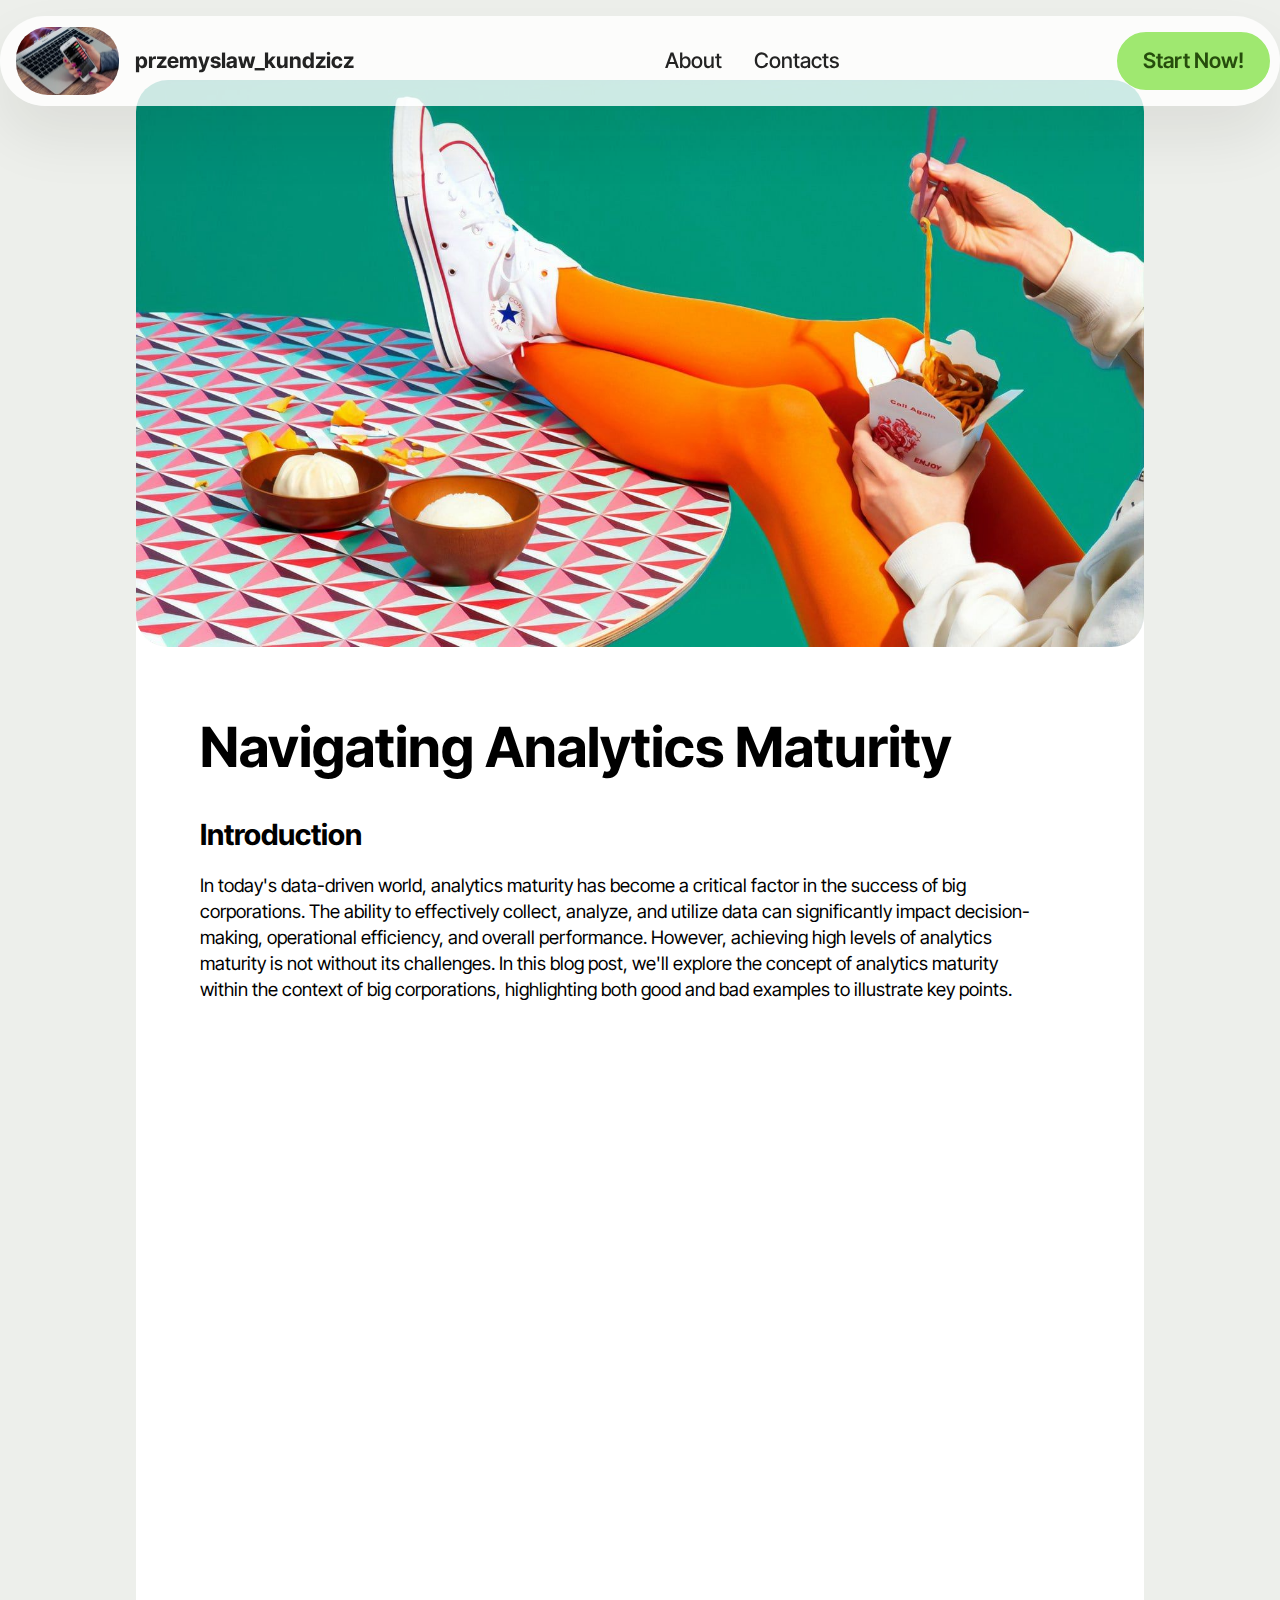
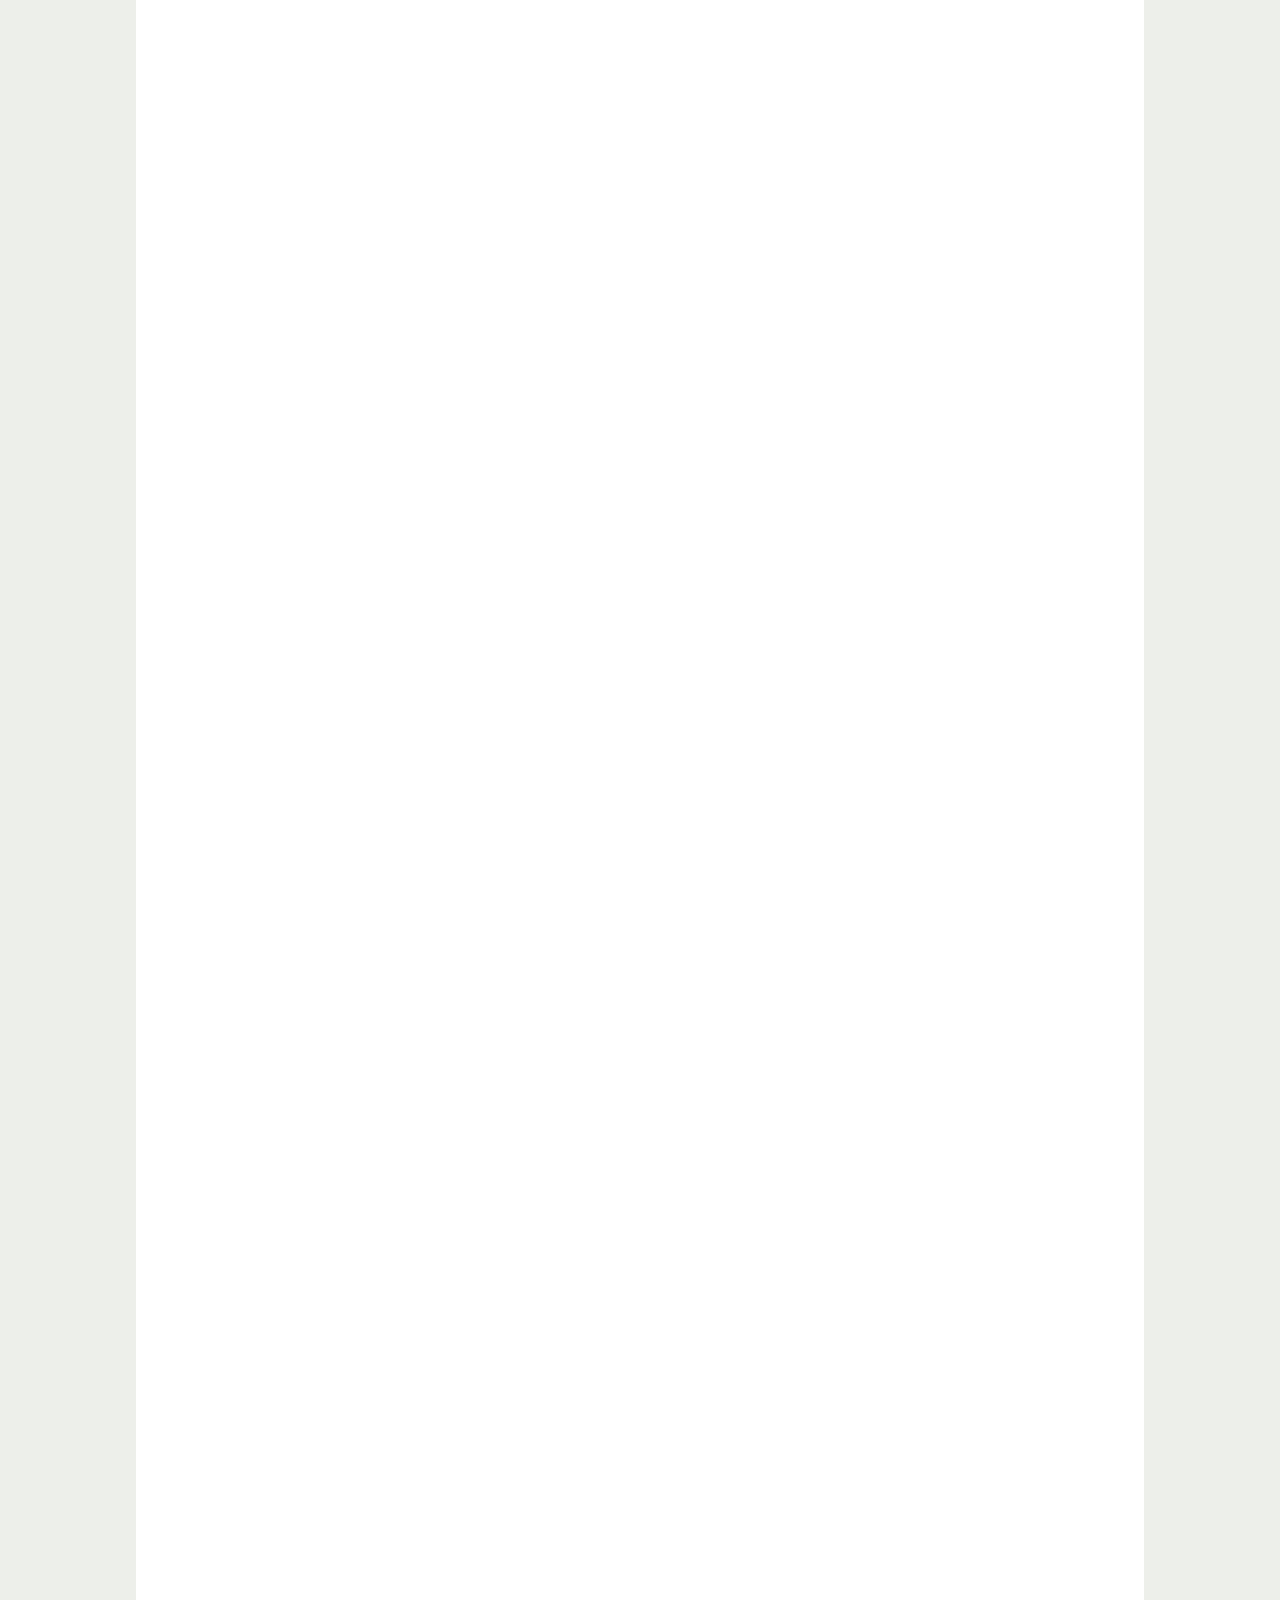
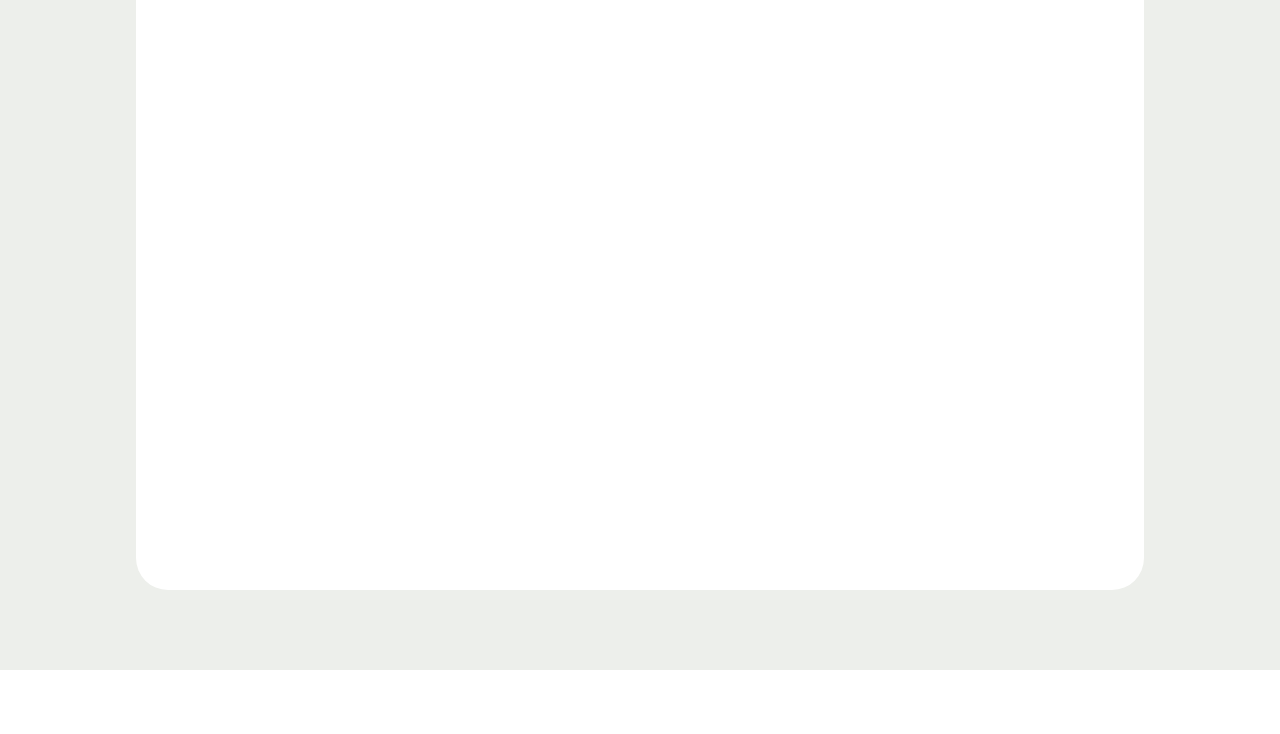
==== commit 127bf117: "version 2" ====
--- a/page1.html
+++ b/page1.html
@@ -10,7 +10,7 @@
   <meta name="description" content="">
   
   
-  <title>Page 1</title>
+  <title>Maturity</title>
   <link rel="stylesheet" href="assets/bootstrap/css/bootstrap.min.css">
   <link rel="stylesheet" href="assets/bootstrap/css/bootstrap-grid.min.css">
   <link rel="stylesheet" href="assets/bootstrap/css/bootstrap-reboot.min.css">
@@ -19,7 +19,7 @@
   <link rel="stylesheet" href="assets/theme/css/style.css">
   <link rel="preload" href="https://fonts.googleapis.com/css?family=Inter+Tight:100,200,300,400,500,600,700,800,900,100i,200i,300i,400i,500i,600i,700i,800i,900i&display=swap" as="style" onload="this.onload=null;this.rel='stylesheet'">
   <noscript><link rel="stylesheet" href="https://fonts.googleapis.com/css?family=Inter+Tight:100,200,300,400,500,600,700,800,900,100i,200i,300i,400i,500i,600i,700i,800i,900i&display=swap"></noscript>
-  <link rel="preload" as="style" href="assets/mobirise/css/mbr-additional.css?v=0YIQRt"><link rel="stylesheet" href="assets/mobirise/css/mbr-additional.css?v=0YIQRt" type="text/css">
+  <link rel="preload" as="style" href="assets/mobirise/css/mbr-additional.css?v=H3q50Y"><link rel="stylesheet" href="assets/mobirise/css/mbr-additional.css?v=H3q50Y" type="text/css">
 
   
   
@@ -38,7 +38,7 @@
 						<img src="assets/images/mbr-206x137.jpg" alt="Mobirise Website Builder" style="height: 4.3rem;">
 					</a>
 				</span>
-				<span class="navbar-caption-wrap"><a class="navbar-caption text-black display-4" href="https://mobiri.se">przemyslaw_kundzicz</a></span>
+				<span class="navbar-caption-wrap"><a class="navbar-caption text-black text-primary display-4" href="index.html">przemyslaw_kundzicz</a></span>
 			</div>
 			<button class="navbar-toggler" type="button" data-toggle="collapse" data-bs-toggle="collapse" data-target="#navbarSupportedContent" data-bs-target="#navbarSupportedContent" aria-controls="navbarNavAltMarkup" aria-expanded="false" aria-label="Toggle navigation">
 				<div class="hamburger">
@@ -49,20 +49,14 @@
 				</div>
 			</button>
 			<div class="collapse navbar-collapse" id="navbarSupportedContent">
-				<ul class="navbar-nav nav-dropdown" data-app-modern-menu="true">
+				<ul class="navbar-nav nav-dropdown" data-app-modern-menu="true"><li class="nav-item">
+						<a class="nav-link link text-black text-primary display-4" href="page2.html">About</a>
+					</li>
+					
 					<li class="nav-item">
-						<a class="nav-link link text-black display-4" href="https://mobiri.se">About</a>
-					</li>
-					<li class="nav-item">
-						<a class="nav-link link text-black display-4" href="https://mobiri.se" aria-expanded="false">Services</a>
-					</li>
-					<li class="nav-item">
-						<a class="nav-link link text-black display-4" href="https://mobiri.se">Contacts</a>
-					</li>
-				</ul>
-				<div class="navbar-buttons mbr-section-btn">
-					<a class="btn btn-primary display-4" href="https://mobiri.se"> Start Now!</a>
-				</div>
+						<a class="nav-link link text-black text-primary display-4" href="page4.html">Contacts</a>
+					</li></ul>
+				<div class="navbar-buttons mbr-section-btn"><a class="btn btn-primary display-4" href="https://mobiri.se"> Start Now!</a></div>
 			</div>
 		</div>
 	</nav>
@@ -154,7 +148,7 @@
       </div>
     </div>
   </div>
-</section><section class="display-7" style="padding: 0;align-items: center;justify-content: center;flex-wrap: wrap;    align-content: center;display: flex;position: relative;height: 4rem;"><a href="https://mobiri.se/3149069" style="flex: 1 1;height: 4rem;position: absolute;width: 100%;z-index: 1;"><img alt="" style="height: 4rem;" src="[data-uri]"></a><p style="margin: 0;text-align: center;" class="display-7">&#8204;</p><a style="z-index:1" href="https://mobirise.com/builder/ai-website-generator.html">AI Website Generator</a></section><script src="assets/bootstrap/js/bootstrap.bundle.min.js"></script>  <script src="assets/smoothscroll/smooth-scroll.js"></script>  <script src="assets/ytplayer/index.js"></script>  <script src="assets/dropdown/js/navbar-dropdown.js"></script>  <script src="assets/theme/js/script.js"></script>  
+</section><section class="display-7" style="padding: 0;align-items: center;justify-content: center;flex-wrap: wrap;    align-content: center;display: flex;position: relative;height: 4rem;"><a href="https://mobiri.se/3149069" style="flex: 1 1;height: 4rem;position: absolute;width: 100%;z-index: 1;"><img alt="" style="height: 4rem;" src="[data-uri]"></a><p style="margin: 0;text-align: center;" class="display-7">&#8204;</p><a style="z-index:1" href="https://mobirise.com/builder/ai-website-builder.html">AI Website Software</a></section><script src="assets/bootstrap/js/bootstrap.bundle.min.js"></script>  <script src="assets/smoothscroll/smooth-scroll.js"></script>  <script src="assets/ytplayer/index.js"></script>  <script src="assets/dropdown/js/navbar-dropdown.js"></script>  <script src="assets/theme/js/script.js"></script>  
   
   
   <input name="animation" type="hidden">
--- a/assets/mobirise/css/mbr-additional.css
+++ b/assets/mobirise/css/mbr-additional.css
@@ -127,11 +127,7 @@
 .btn {
   padding: 1.25rem 2rem;
   border-radius: 4px;
-}
-@media (max-width: 767px) {
-  .btn {
-    padding: 0.75rem 1.5rem;
-  }
+  padding: 0.75rem 1.5rem;
 }
 .btn-sm {
   padding: 0.6rem 1.2rem;
@@ -1460,6 +1456,51 @@
     padding: 4rem;
   }
 }
+.cid-ufjGOPo8Zf {
+  padding-top: 6rem;
+  padding-bottom: 6rem;
+  background-color: #edefeb;
+}
+.cid-ufjGOPo8Zf .mbr-fallback-image.disabled {
+  display: none;
+}
+.cid-ufjGOPo8Zf .mbr-fallback-image {
+  display: block;
+  background-size: cover;
+  background-position: center center;
+  width: 100%;
+  height: 100%;
+  position: absolute;
+  top: 0;
+}
+@media (max-width: 991px) {
+  .cid-ufjGOPo8Zf .image-wrapper {
+    margin-bottom: 1rem;
+  }
+}
+.cid-ufjGOPo8Zf .row {
+  flex-direction: row-reverse;
+}
+.cid-ufjGOPo8Zf .row {
+  align-items: center;
+}
+@media (max-width: 991px) {
+  .cid-ufjGOPo8Zf .image-wrapper {
+    padding: 1rem;
+  }
+}
+@media (min-width: 992px) {
+  .cid-ufjGOPo8Zf .text-wrapper {
+    padding: 0 2rem;
+  }
+}
+.cid-ufjGOPo8Zf .mbr-section-title {
+  color: #000000;
+}
+.cid-ufjGOPo8Zf .mbr-text,
+.cid-ufjGOPo8Zf .mbr-section-btn {
+  color: #232323;
+}
 .cid-u58ZSZnhyz {
   z-index: 1000;
   width: 100%;
@@ -2061,3 +2102,1914 @@
   text-align: left;
   color: #000000;
 }
+.cid-u58ZSZnhyz {
+  z-index: 1000;
+  width: 100%;
+  position: relative;
+}
+.cid-u58ZSZnhyz .dropdown-item:before {
+  font-family: Moririse2 !important;
+  content: "\e966";
+  display: inline-block;
+  width: 0;
+  position: absolute;
+  left: 1rem;
+  top: 0.5rem;
+  margin-right: 0.5rem;
+  line-height: 1;
+  font-size: inherit;
+  vertical-align: middle;
+  text-align: center;
+  overflow: hidden;
+  transform: scale(0, 1);
+  transition: all 0.25s ease-in-out;
+}
+@media (max-width: 767px) {
+  .cid-u58ZSZnhyz .navbar-toggler {
+    transform: scale(0.8);
+  }
+}
+.cid-u58ZSZnhyz .navbar-brand {
+  flex-shrink: 0;
+  align-items: center;
+  margin-right: 0;
+  padding: 10px 0;
+  transition: all 0.3s;
+  word-break: break-word;
+  z-index: 1;
+}
+.cid-u58ZSZnhyz .navbar-brand img {
+  max-width: 100%;
+  max-height: 100%;
+}
+.cid-u58ZSZnhyz .navbar-brand .navbar-caption {
+  line-height: inherit !important;
+}
+.cid-u58ZSZnhyz .navbar-brand .navbar-logo a {
+  outline: none;
+}
+.cid-u58ZSZnhyz .navbar-nav {
+  margin: auto;
+  margin-left: 0;
+  margin-left: auto;
+}
+.cid-u58ZSZnhyz .navbar-nav .nav-item {
+  padding: 0 !important;
+  transition: 0.3s all !important;
+}
+.cid-u58ZSZnhyz .navbar-nav .nav-item .nav-link {
+  padding: 16px !important;
+  margin: 0 !important;
+  border-radius: 1rem !important;
+  transition: 0.3s all !important;
+}
+.cid-u58ZSZnhyz .navbar-nav .nav-item .nav-link:hover {
+  background-color: rgba(27, 31, 10, 0.06);
+}
+.cid-u58ZSZnhyz .navbar-nav .open .nav-link::after {
+  transform: rotate(180deg);
+}
+@media (min-width: 992px) {
+  .cid-u58ZSZnhyz .navbar-nav .open .nav-link::before {
+    content: "";
+    width: 100%;
+    height: 20px;
+    top: 100%;
+    background: transparent;
+    position: absolute;
+  }
+}
+.cid-u58ZSZnhyz .navbar-nav .dropdown-item {
+  padding: 12px !important;
+  border-radius: 0.5rem !important;
+  margin: 0 8px !important;
+  transition: 0.3s all !important;
+}
+.cid-u58ZSZnhyz .navbar-nav .dropdown-item:hover {
+  background-color: rgba(27, 31, 10, 0.06);
+}
+@media (min-width: 992px) {
+  .cid-u58ZSZnhyz .navbar-nav {
+    padding-left: 1.5rem;
+  }
+}
+.cid-u58ZSZnhyz .nav-link {
+  width: fit-content;
+  position: relative;
+}
+.cid-u58ZSZnhyz .navbar-logo {
+  margin: 0 !important;
+}
+@media (max-width: 767px) {
+  .cid-u58ZSZnhyz .navbar-logo {
+    padding-left: 0;
+  }
+}
+.cid-u58ZSZnhyz .navbar-caption {
+  padding-left: 1rem;
+  padding-right: 0.5rem;
+}
+@media (max-width: 767px) {
+  .cid-u58ZSZnhyz .nav-dropdown {
+    padding-bottom: 0.5rem;
+  }
+}
+.cid-u58ZSZnhyz .nav-dropdown .link.dropdown-toggle::after {
+  margin-left: 0.5rem;
+  margin-top: 0.2rem;
+  transition: 0.3s all;
+}
+.cid-u58ZSZnhyz .container {
+  display: flex;
+  height: 90px;
+  padding: 0.5rem 0.6rem 0.5rem 1rem;
+  flex-wrap: nowrap;
+  background: rgba(255, 255, 255, 0.8) !important;
+  left: 0;
+  right: 0;
+  -webkit-box-pack: justify;
+  -ms-flex-pack: justify;
+  justify-content: flex-end;
+  -webkit-box-align: center;
+  -webkit-align-items: center;
+  -ms-flex-align: center;
+  align-items: center;
+  border-radius: 100vw;
+  margin-top: 1rem;
+  background-color: #ffffff;
+  box-shadow: 0 30px 60px 0 rgba(27, 31, 10, 0.08);
+}
+@media (max-width: 992px) {
+  .cid-u58ZSZnhyz .container {
+    padding-right: 2rem;
+  }
+}
+@media (max-width: 767px) {
+  .cid-u58ZSZnhyz .container {
+    width: 95%;
+    height: 56px !important;
+    padding: 0.5rem;
+    margin-top: 0rem;
+  }
+}
+.cid-u58ZSZnhyz .iconfont-wrapper {
+  font-size: 1.5rem;
+  padding-right: 0.5rem;
+}
+.cid-u58ZSZnhyz .dropdown-menu {
+  flex-wrap: wrap;
+  flex-direction: column;
+  max-width: 100%;
+  padding: 12px 4px !important;
+  border-radius: 1.5rem;
+  transition: 0.3s all !important;
+  min-width: auto;
+  background: #ffffff;
+  background: rgba(255, 255, 255, 0.8) !important;
+}
+.cid-u58ZSZnhyz .nav-item:focus,
+.cid-u58ZSZnhyz .nav-link:focus {
+  outline: none;
+}
+.cid-u58ZSZnhyz .dropdown .dropdown-menu .dropdown-item {
+  width: auto;
+  transition: all 0.25s ease-in-out;
+}
+.cid-u58ZSZnhyz .dropdown .dropdown-menu .dropdown-item::after {
+  right: 0.5rem;
+}
+.cid-u58ZSZnhyz .dropdown .dropdown-menu .dropdown-item .mbr-iconfont {
+  margin-right: 0.5rem;
+  vertical-align: sub;
+}
+.cid-u58ZSZnhyz .dropdown .dropdown-menu .dropdown-item .mbr-iconfont:before {
+  display: inline-block;
+  transform: scale(1, 1);
+  transition: all 0.25s ease-in-out;
+}
+.cid-u58ZSZnhyz .collapsed .dropdown-menu .dropdown-item:before {
+  display: none;
+}
+.cid-u58ZSZnhyz .collapsed .dropdown .dropdown-menu .dropdown-item {
+  padding: 0.235em 1.5em 0.235em 1.5em !important;
+  transition: none;
+  margin: 0 !important;
+}
+.cid-u58ZSZnhyz .navbar {
+  min-height: 90px;
+  transition: all 0.3s;
+  border-bottom: 1px solid transparent;
+  background: transparent !important;
+  padding: 0 !important;
+  border: none !important;
+  box-shadow: none !important;
+  border-radius: 0 !important;
+}
+.cid-u58ZSZnhyz .navbar.opened {
+  transition: all 0.3s;
+}
+.cid-u58ZSZnhyz .navbar .dropdown-item {
+  padding: 0.5rem 1.8rem;
+}
+.cid-u58ZSZnhyz .navbar .navbar-logo img {
+  width: auto;
+}
+.cid-u58ZSZnhyz .navbar .navbar-collapse {
+  z-index: 1;
+  justify-content: flex-end;
+}
+.cid-u58ZSZnhyz .navbar.collapsed {
+  justify-content: center;
+}
+.cid-u58ZSZnhyz .navbar.collapsed .nav-item .nav-link::before {
+  display: none;
+}
+.cid-u58ZSZnhyz .navbar.collapsed.opened .dropdown-menu {
+  top: 0;
+}
+@media (min-width: 992px) {
+  .cid-u58ZSZnhyz .navbar.collapsed.opened:not(.navbar-short) .navbar-collapse {
+    max-height: calc(98.5vh - 4.3rem);
+  }
+}
+.cid-u58ZSZnhyz .navbar.collapsed .dropdown-menu .dropdown-submenu {
+  left: 0 !important;
+}
+.cid-u58ZSZnhyz .navbar.collapsed .dropdown-menu .dropdown-item:after {
+  right: auto;
+}
+.cid-u58ZSZnhyz .navbar.collapsed .dropdown-menu .dropdown-toggle[data-toggle="dropdown-submenu"]:after {
+  margin-left: 0.5rem;
+  margin-top: 0.2rem;
+  border-top: 0.35em solid;
+  border-right: 0.35em solid transparent;
+  border-left: 0.35em solid transparent;
+  border-bottom: 0;
+  top: 41%;
+}
+.cid-u58ZSZnhyz .navbar.collapsed ul.navbar-nav li {
+  margin: auto;
+}
+.cid-u58ZSZnhyz .navbar.collapsed .dropdown-menu .dropdown-item {
+  padding: 0.25rem 1.5rem;
+  text-align: center;
+}
+.cid-u58ZSZnhyz .navbar.collapsed .icons-menu {
+  padding-left: 0;
+  padding-right: 0;
+  padding-top: 0.5rem;
+  padding-bottom: 0.5rem;
+}
+@media (max-width: 767px) {
+  .cid-u58ZSZnhyz .navbar {
+    min-height: 72px;
+  }
+  .cid-u58ZSZnhyz .navbar .navbar-logo img {
+    height: 2.5rem !important;
+  }
+}
+@media (max-width: 991px) {
+  .cid-u58ZSZnhyz .navbar .nav-item .nav-link::before {
+    display: none;
+  }
+  .cid-u58ZSZnhyz .navbar.opened .dropdown-menu {
+    top: 0;
+  }
+  .cid-u58ZSZnhyz .navbar .dropdown-menu .dropdown-submenu {
+    left: 0 !important;
+  }
+  .cid-u58ZSZnhyz .navbar .dropdown-menu .dropdown-item:after {
+    right: auto;
+  }
+  .cid-u58ZSZnhyz .navbar .dropdown-menu .dropdown-toggle[data-toggle="dropdown-submenu"]:after {
+    margin-left: 0.5rem;
+    margin-top: 0.2rem;
+    border-top: 0.35em solid;
+    border-right: 0.35em solid transparent;
+    border-left: 0.35em solid transparent;
+    border-bottom: 0;
+    top: 40%;
+  }
+  .cid-u58ZSZnhyz .navbar .dropdown-menu .dropdown-item {
+    padding: 0.25rem 1.5rem !important;
+    text-align: center;
+  }
+  .cid-u58ZSZnhyz .navbar .navbar-brand {
+    flex-shrink: initial;
+    flex-basis: auto;
+    word-break: break-word;
+    padding-right: 10px;
+  }
+  .cid-u58ZSZnhyz .navbar .navbar-toggler {
+    flex-basis: auto;
+  }
+  .cid-u58ZSZnhyz .navbar .icons-menu {
+    padding-left: 0;
+    padding-top: 0.5rem;
+    padding-bottom: 0.5rem;
+  }
+}
+.cid-u58ZSZnhyz .navbar.navbar-short .navbar-logo img {
+  height: 2rem;
+}
+.cid-u58ZSZnhyz .dropdown-item.active,
+.cid-u58ZSZnhyz .dropdown-item:active {
+  background-color: transparent;
+}
+.cid-u58ZSZnhyz .navbar-expand-lg .navbar-nav .nav-link {
+  padding: 0;
+}
+.cid-u58ZSZnhyz .nav-dropdown .link.dropdown-toggle {
+  margin-right: 1.667em;
+}
+.cid-u58ZSZnhyz .nav-dropdown .link.dropdown-toggle[aria-expanded="true"] {
+  margin-right: 0;
+  padding: 0.667em 1.667em;
+}
+.cid-u58ZSZnhyz .navbar.navbar-expand-lg .dropdown .dropdown-menu {
+  background: #ffffff;
+}
+.cid-u58ZSZnhyz .navbar.navbar-expand-lg .dropdown .dropdown-menu .dropdown-submenu {
+  margin: 0;
+  left: 105%;
+  transform: none;
+  top: -12px;
+}
+.cid-u58ZSZnhyz .navbar .dropdown.open > .dropdown-menu {
+  display: flex;
+}
+.cid-u58ZSZnhyz ul.navbar-nav {
+  flex-wrap: wrap;
+}
+.cid-u58ZSZnhyz .navbar-buttons {
+  text-align: center;
+  min-width: 140px;
+}
+@media (max-width: 992px) {
+  .cid-u58ZSZnhyz .navbar-buttons {
+    text-align: left;
+  }
+}
+.cid-u58ZSZnhyz button.navbar-toggler {
+  outline: none;
+  width: 31px;
+  height: 20px;
+  cursor: pointer;
+  transition: all 0.2s;
+  position: relative;
+  align-self: center;
+}
+.cid-u58ZSZnhyz button.navbar-toggler .hamburger span {
+  position: absolute;
+  right: 0;
+  width: 30px;
+  height: 2px;
+  border-right: 5px;
+  background-color: #000000;
+}
+.cid-u58ZSZnhyz button.navbar-toggler .hamburger span:nth-child(1) {
+  top: 0;
+  transition: all 0.2s;
+}
+.cid-u58ZSZnhyz button.navbar-toggler .hamburger span:nth-child(2) {
+  top: 8px;
+  transition: all 0.15s;
+}
+.cid-u58ZSZnhyz button.navbar-toggler .hamburger span:nth-child(3) {
+  top: 8px;
+  transition: all 0.15s;
+}
+.cid-u58ZSZnhyz button.navbar-toggler .hamburger span:nth-child(4) {
+  top: 16px;
+  transition: all 0.2s;
+}
+.cid-u58ZSZnhyz nav.opened .hamburger span:nth-child(1) {
+  top: 8px;
+  width: 0;
+  opacity: 0;
+  right: 50%;
+  transition: all 0.2s;
+}
+.cid-u58ZSZnhyz nav.opened .hamburger span:nth-child(2) {
+  transform: rotate(45deg);
+  transition: all 0.25s;
+}
+.cid-u58ZSZnhyz nav.opened .hamburger span:nth-child(3) {
+  transform: rotate(-45deg);
+  transition: all 0.25s;
+}
+.cid-u58ZSZnhyz nav.opened .hamburger span:nth-child(4) {
+  top: 8px;
+  width: 0;
+  opacity: 0;
+  right: 50%;
+  transition: all 0.2s;
+}
+.cid-u58ZSZnhyz .navbar-dropdown {
+  padding: 0 1rem;
+}
+.cid-u58ZSZnhyz a.nav-link {
+  display: flex;
+  align-items: center;
+  justify-content: center;
+}
+.cid-u58ZSZnhyz .icons-menu {
+  flex-wrap: nowrap;
+  display: flex;
+  justify-content: center;
+  padding-left: 1rem;
+  padding-right: 1rem;
+  padding-top: 0.3rem;
+  text-align: center;
+}
+@media (max-width: 992px) {
+  .cid-u58ZSZnhyz .icons-menu {
+    justify-content: flex-start;
+    margin-bottom: 0.5rem;
+  }
+}
+@media screen and (-ms-high-contrast: active), (-ms-high-contrast: none) {
+  .cid-u58ZSZnhyz .navbar {
+    height: 70px;
+  }
+  .cid-u58ZSZnhyz .navbar.opened {
+    height: auto;
+  }
+  .cid-u58ZSZnhyz .nav-item .nav-link:hover::before {
+    width: 175%;
+    max-width: calc(100% + 2rem);
+    left: -1rem;
+  }
+}
+.cid-u58ZSZnhyz .navbar .dropdown > .dropdown-menu {
+  display: none;
+  width: max-content;
+  max-width: 500px !important;
+  transform: translateX(-50%);
+  top: calc(100% + 20px);
+  left: 50%;
+}
+.cid-u58ZSZnhyz .navbar .dropdown > .dropdown-menu .dropdown-item {
+  line-height: 1 !important;
+}
+.cid-u58ZSZnhyz .navbar .dropdown > .dropdown-menu .dropdown .dropdown-item {
+  align-items: center;
+  display: flex;
+  height: max-content !important;
+  min-height: max-content !important;
+}
+.cid-u58ZSZnhyz .navbar .dropdown > .dropdown-menu .dropdown .dropdown-item::after {
+  display: inline-block;
+  position: static;
+  margin-left: 0.5rem;
+  margin-top: 0;
+  margin-right: 0;
+  margin-bottom: 0;
+  transition: 0.3s all;
+  transform: rotate(-90deg);
+}
+.cid-u58ZSZnhyz .navbar .dropdown > .dropdown-menu .dropdown.open .dropdown-item::after {
+  transform: rotate(0deg);
+}
+.cid-u58ZSZnhyz .mbr-section-btn {
+  margin: -0.6rem -0.6rem;
+}
+.cid-u58ZSZnhyz .navbar-toggler {
+  margin-left: 12px;
+  margin-right: 8px;
+  order: 1000;
+}
+@media (max-width: 991px) {
+  .cid-u58ZSZnhyz .navbar-brand {
+    margin-right: auto;
+  }
+  .cid-u58ZSZnhyz .navbar-collapse {
+    z-index: -1 !important;
+    position: absolute;
+    top: 110%;
+    left: 0;
+    width: 100%;
+    padding: 1rem;
+    border-radius: 1.5rem;
+    background: #ffffff;
+    opacity: 1;
+    border-color: rgba(255, 255, 255, 0.8) !important;
+    background: rgba(255, 255, 255, 0.8) !important;
+    backdrop-filter: blur(8px);
+  }
+  .cid-u58ZSZnhyz .navbar-nav .nav-item .nav-link::after {
+    margin-left: 10px;
+  }
+  .cid-u58ZSZnhyz .navbar-nav .dropdown-item:hover {
+    background-color: rgba(27, 31, 10, 0.06);
+  }
+  .cid-u58ZSZnhyz .navbar .dropdown > .dropdown-menu {
+    max-width: 100% !important;
+    transform: translateX(0);
+    top: 10px;
+    left: 0;
+    padding: 8px !important;
+    border-radius: 1rem;
+    background-color: rgba(27, 31, 10, 0.04) !important;
+  }
+  .cid-u58ZSZnhyz .navbar .dropdown > .dropdown-menu .dropdown-item {
+    padding: 8px !important;
+    line-height: 1 !important;
+    margin-bottom: 4px !important;
+  }
+  .cid-u58ZSZnhyz .navbar .dropdown > .dropdown-menu .dropdown .dropdown-item {
+    align-items: center;
+    display: flex;
+    height: max-content !important;
+    min-height: max-content !important;
+  }
+  .cid-u58ZSZnhyz .navbar .dropdown > .dropdown-menu .dropdown .dropdown-item::after {
+    display: inline-block;
+    position: static;
+    margin-left: 0.5rem;
+    margin-top: 0;
+    margin-right: 0;
+    margin-bottom: 0;
+    transition: 0.3s all;
+    transform: rotate(0deg);
+  }
+  .cid-u58ZSZnhyz .navbar .dropdown > .dropdown-menu .dropdown.open .dropdown-item::after {
+    transform: rotate(180deg);
+  }
+  .cid-u58ZSZnhyz .navbar .dropdown > .dropdown-menu .dropdown-submenu {
+    position: static;
+    width: 100%;
+    max-width: 100% !important;
+    transform: translateX(0) !important;
+    top: 0;
+    left: 0;
+    padding: 8px !important;
+    border-radius: 1rem;
+    background-color: rgba(27, 31, 10, 0.04) !important;
+  }
+  .cid-u58ZSZnhyz .navbar .dropdown.open > .dropdown-menu {
+    display: flex !important;
+    flex-direction: column;
+    align-items: flex-start;
+  }
+}
+@media (max-width: 575px) {
+  .cid-u58ZSZnhyz .navbar-collapse {
+    padding: 1rem;
+  }
+}
+.cid-ufjFsBRUPD {
+  display: flex;
+  padding-top: 20rem;
+  padding-bottom: 4rem;
+}
+@media (min-width: 768px) {
+  .cid-ufjFsBRUPD {
+    align-items: flex-end;
+  }
+  .cid-ufjFsBRUPD .row {
+    justify-content: flex-start;
+  }
+  .cid-ufjFsBRUPD .content-wrap {
+    padding: 1rem 3rem;
+  }
+}
+@media (max-width: 991px) and (min-width: 768px) {
+  .cid-ufjFsBRUPD .content-wrap {
+    min-width: 50%;
+  }
+}
+@media (max-width: 767px) {
+  .cid-ufjFsBRUPD {
+    -webkit-align-items: center;
+    align-items: flex-end;
+  }
+  .cid-ufjFsBRUPD .mbr-row {
+    -webkit-justify-content: center;
+    justify-content: center;
+  }
+  .cid-ufjFsBRUPD .content-wrap {
+    width: 100%;
+  }
+}
+.cid-ufjFsBRUPD .mbr-fallback-image.disabled {
+  display: none;
+}
+.cid-ufjFsBRUPD .mbr-fallback-image {
+  display: block;
+  background-size: cover;
+  background-position: center center;
+  width: 100%;
+  height: 100%;
+  position: absolute;
+  top: 0;
+  background-image: url("../../../assets/images/background1.jpg");
+}
+.cid-ufjFsBRUPD .mbr-section-title,
+.cid-ufjFsBRUPD .mbr-section-subtitle {
+  text-align: left;
+  color: #ffc091;
+}
+.cid-ufjFsBRUPD .mbr-text,
+.cid-ufjFsBRUPD .mbr-section-btn {
+  text-align: left;
+}
+.cid-u58ZSZnhyz {
+  z-index: 1000;
+  width: 100%;
+  position: relative;
+}
+.cid-u58ZSZnhyz .dropdown-item:before {
+  font-family: Moririse2 !important;
+  content: "\e966";
+  display: inline-block;
+  width: 0;
+  position: absolute;
+  left: 1rem;
+  top: 0.5rem;
+  margin-right: 0.5rem;
+  line-height: 1;
+  font-size: inherit;
+  vertical-align: middle;
+  text-align: center;
+  overflow: hidden;
+  transform: scale(0, 1);
+  transition: all 0.25s ease-in-out;
+}
+@media (max-width: 767px) {
+  .cid-u58ZSZnhyz .navbar-toggler {
+    transform: scale(0.8);
+  }
+}
+.cid-u58ZSZnhyz .navbar-brand {
+  flex-shrink: 0;
+  align-items: center;
+  margin-right: 0;
+  padding: 10px 0;
+  transition: all 0.3s;
+  word-break: break-word;
+  z-index: 1;
+}
+.cid-u58ZSZnhyz .navbar-brand img {
+  max-width: 100%;
+  max-height: 100%;
+}
+.cid-u58ZSZnhyz .navbar-brand .navbar-caption {
+  line-height: inherit !important;
+}
+.cid-u58ZSZnhyz .navbar-brand .navbar-logo a {
+  outline: none;
+}
+.cid-u58ZSZnhyz .navbar-nav {
+  margin: auto;
+  margin-left: 0;
+  margin-left: auto;
+}
+.cid-u58ZSZnhyz .navbar-nav .nav-item {
+  padding: 0 !important;
+  transition: 0.3s all !important;
+}
+.cid-u58ZSZnhyz .navbar-nav .nav-item .nav-link {
+  padding: 16px !important;
+  margin: 0 !important;
+  border-radius: 1rem !important;
+  transition: 0.3s all !important;
+}
+.cid-u58ZSZnhyz .navbar-nav .nav-item .nav-link:hover {
+  background-color: rgba(27, 31, 10, 0.06);
+}
+.cid-u58ZSZnhyz .navbar-nav .open .nav-link::after {
+  transform: rotate(180deg);
+}
+@media (min-width: 992px) {
+  .cid-u58ZSZnhyz .navbar-nav .open .nav-link::before {
+    content: "";
+    width: 100%;
+    height: 20px;
+    top: 100%;
+    background: transparent;
+    position: absolute;
+  }
+}
+.cid-u58ZSZnhyz .navbar-nav .dropdown-item {
+  padding: 12px !important;
+  border-radius: 0.5rem !important;
+  margin: 0 8px !important;
+  transition: 0.3s all !important;
+}
+.cid-u58ZSZnhyz .navbar-nav .dropdown-item:hover {
+  background-color: rgba(27, 31, 10, 0.06);
+}
+@media (min-width: 992px) {
+  .cid-u58ZSZnhyz .navbar-nav {
+    padding-left: 1.5rem;
+  }
+}
+.cid-u58ZSZnhyz .nav-link {
+  width: fit-content;
+  position: relative;
+}
+.cid-u58ZSZnhyz .navbar-logo {
+  margin: 0 !important;
+}
+@media (max-width: 767px) {
+  .cid-u58ZSZnhyz .navbar-logo {
+    padding-left: 0;
+  }
+}
+.cid-u58ZSZnhyz .navbar-caption {
+  padding-left: 1rem;
+  padding-right: 0.5rem;
+}
+@media (max-width: 767px) {
+  .cid-u58ZSZnhyz .nav-dropdown {
+    padding-bottom: 0.5rem;
+  }
+}
+.cid-u58ZSZnhyz .nav-dropdown .link.dropdown-toggle::after {
+  margin-left: 0.5rem;
+  margin-top: 0.2rem;
+  transition: 0.3s all;
+}
+.cid-u58ZSZnhyz .container {
+  display: flex;
+  height: 90px;
+  padding: 0.5rem 0.6rem 0.5rem 1rem;
+  flex-wrap: nowrap;
+  background: rgba(255, 255, 255, 0.8) !important;
+  left: 0;
+  right: 0;
+  -webkit-box-pack: justify;
+  -ms-flex-pack: justify;
+  justify-content: flex-end;
+  -webkit-box-align: center;
+  -webkit-align-items: center;
+  -ms-flex-align: center;
+  align-items: center;
+  border-radius: 100vw;
+  margin-top: 1rem;
+  background-color: #ffffff;
+  box-shadow: 0 30px 60px 0 rgba(27, 31, 10, 0.08);
+}
+@media (max-width: 992px) {
+  .cid-u58ZSZnhyz .container {
+    padding-right: 2rem;
+  }
+}
+@media (max-width: 767px) {
+  .cid-u58ZSZnhyz .container {
+    width: 95%;
+    height: 56px !important;
+    padding: 0.5rem;
+    margin-top: 0rem;
+  }
+}
+.cid-u58ZSZnhyz .iconfont-wrapper {
+  font-size: 1.5rem;
+  padding-right: 0.5rem;
+}
+.cid-u58ZSZnhyz .dropdown-menu {
+  flex-wrap: wrap;
+  flex-direction: column;
+  max-width: 100%;
+  padding: 12px 4px !important;
+  border-radius: 1.5rem;
+  transition: 0.3s all !important;
+  min-width: auto;
+  background: #ffffff;
+  background: rgba(255, 255, 255, 0.8) !important;
+}
+.cid-u58ZSZnhyz .nav-item:focus,
+.cid-u58ZSZnhyz .nav-link:focus {
+  outline: none;
+}
+.cid-u58ZSZnhyz .dropdown .dropdown-menu .dropdown-item {
+  width: auto;
+  transition: all 0.25s ease-in-out;
+}
+.cid-u58ZSZnhyz .dropdown .dropdown-menu .dropdown-item::after {
+  right: 0.5rem;
+}
+.cid-u58ZSZnhyz .dropdown .dropdown-menu .dropdown-item .mbr-iconfont {
+  margin-right: 0.5rem;
+  vertical-align: sub;
+}
+.cid-u58ZSZnhyz .dropdown .dropdown-menu .dropdown-item .mbr-iconfont:before {
+  display: inline-block;
+  transform: scale(1, 1);
+  transition: all 0.25s ease-in-out;
+}
+.cid-u58ZSZnhyz .collapsed .dropdown-menu .dropdown-item:before {
+  display: none;
+}
+.cid-u58ZSZnhyz .collapsed .dropdown .dropdown-menu .dropdown-item {
+  padding: 0.235em 1.5em 0.235em 1.5em !important;
+  transition: none;
+  margin: 0 !important;
+}
+.cid-u58ZSZnhyz .navbar {
+  min-height: 90px;
+  transition: all 0.3s;
+  border-bottom: 1px solid transparent;
+  background: transparent !important;
+  padding: 0 !important;
+  border: none !important;
+  box-shadow: none !important;
+  border-radius: 0 !important;
+}
+.cid-u58ZSZnhyz .navbar.opened {
+  transition: all 0.3s;
+}
+.cid-u58ZSZnhyz .navbar .dropdown-item {
+  padding: 0.5rem 1.8rem;
+}
+.cid-u58ZSZnhyz .navbar .navbar-logo img {
+  width: auto;
+}
+.cid-u58ZSZnhyz .navbar .navbar-collapse {
+  z-index: 1;
+  justify-content: flex-end;
+}
+.cid-u58ZSZnhyz .navbar.collapsed {
+  justify-content: center;
+}
+.cid-u58ZSZnhyz .navbar.collapsed .nav-item .nav-link::before {
+  display: none;
+}
+.cid-u58ZSZnhyz .navbar.collapsed.opened .dropdown-menu {
+  top: 0;
+}
+@media (min-width: 992px) {
+  .cid-u58ZSZnhyz .navbar.collapsed.opened:not(.navbar-short) .navbar-collapse {
+    max-height: calc(98.5vh - 4.3rem);
+  }
+}
+.cid-u58ZSZnhyz .navbar.collapsed .dropdown-menu .dropdown-submenu {
+  left: 0 !important;
+}
+.cid-u58ZSZnhyz .navbar.collapsed .dropdown-menu .dropdown-item:after {
+  right: auto;
+}
+.cid-u58ZSZnhyz .navbar.collapsed .dropdown-menu .dropdown-toggle[data-toggle="dropdown-submenu"]:after {
+  margin-left: 0.5rem;
+  margin-top: 0.2rem;
+  border-top: 0.35em solid;
+  border-right: 0.35em solid transparent;
+  border-left: 0.35em solid transparent;
+  border-bottom: 0;
+  top: 41%;
+}
+.cid-u58ZSZnhyz .navbar.collapsed ul.navbar-nav li {
+  margin: auto;
+}
+.cid-u58ZSZnhyz .navbar.collapsed .dropdown-menu .dropdown-item {
+  padding: 0.25rem 1.5rem;
+  text-align: center;
+}
+.cid-u58ZSZnhyz .navbar.collapsed .icons-menu {
+  padding-left: 0;
+  padding-right: 0;
+  padding-top: 0.5rem;
+  padding-bottom: 0.5rem;
+}
+@media (max-width: 767px) {
+  .cid-u58ZSZnhyz .navbar {
+    min-height: 72px;
+  }
+  .cid-u58ZSZnhyz .navbar .navbar-logo img {
+    height: 2.5rem !important;
+  }
+}
+@media (max-width: 991px) {
+  .cid-u58ZSZnhyz .navbar .nav-item .nav-link::before {
+    display: none;
+  }
+  .cid-u58ZSZnhyz .navbar.opened .dropdown-menu {
+    top: 0;
+  }
+  .cid-u58ZSZnhyz .navbar .dropdown-menu .dropdown-submenu {
+    left: 0 !important;
+  }
+  .cid-u58ZSZnhyz .navbar .dropdown-menu .dropdown-item:after {
+    right: auto;
+  }
+  .cid-u58ZSZnhyz .navbar .dropdown-menu .dropdown-toggle[data-toggle="dropdown-submenu"]:after {
+    margin-left: 0.5rem;
+    margin-top: 0.2rem;
+    border-top: 0.35em solid;
+    border-right: 0.35em solid transparent;
+    border-left: 0.35em solid transparent;
+    border-bottom: 0;
+    top: 40%;
+  }
+  .cid-u58ZSZnhyz .navbar .dropdown-menu .dropdown-item {
+    padding: 0.25rem 1.5rem !important;
+    text-align: center;
+  }
+  .cid-u58ZSZnhyz .navbar .navbar-brand {
+    flex-shrink: initial;
+    flex-basis: auto;
+    word-break: break-word;
+    padding-right: 10px;
+  }
+  .cid-u58ZSZnhyz .navbar .navbar-toggler {
+    flex-basis: auto;
+  }
+  .cid-u58ZSZnhyz .navbar .icons-menu {
+    padding-left: 0;
+    padding-top: 0.5rem;
+    padding-bottom: 0.5rem;
+  }
+}
+.cid-u58ZSZnhyz .navbar.navbar-short .navbar-logo img {
+  height: 2rem;
+}
+.cid-u58ZSZnhyz .dropdown-item.active,
+.cid-u58ZSZnhyz .dropdown-item:active {
+  background-color: transparent;
+}
+.cid-u58ZSZnhyz .navbar-expand-lg .navbar-nav .nav-link {
+  padding: 0;
+}
+.cid-u58ZSZnhyz .nav-dropdown .link.dropdown-toggle {
+  margin-right: 1.667em;
+}
+.cid-u58ZSZnhyz .nav-dropdown .link.dropdown-toggle[aria-expanded="true"] {
+  margin-right: 0;
+  padding: 0.667em 1.667em;
+}
+.cid-u58ZSZnhyz .navbar.navbar-expand-lg .dropdown .dropdown-menu {
+  background: #ffffff;
+}
+.cid-u58ZSZnhyz .navbar.navbar-expand-lg .dropdown .dropdown-menu .dropdown-submenu {
+  margin: 0;
+  left: 105%;
+  transform: none;
+  top: -12px;
+}
+.cid-u58ZSZnhyz .navbar .dropdown.open > .dropdown-menu {
+  display: flex;
+}
+.cid-u58ZSZnhyz ul.navbar-nav {
+  flex-wrap: wrap;
+}
+.cid-u58ZSZnhyz .navbar-buttons {
+  text-align: center;
+  min-width: 140px;
+}
+@media (max-width: 992px) {
+  .cid-u58ZSZnhyz .navbar-buttons {
+    text-align: left;
+  }
+}
+.cid-u58ZSZnhyz button.navbar-toggler {
+  outline: none;
+  width: 31px;
+  height: 20px;
+  cursor: pointer;
+  transition: all 0.2s;
+  position: relative;
+  align-self: center;
+}
+.cid-u58ZSZnhyz button.navbar-toggler .hamburger span {
+  position: absolute;
+  right: 0;
+  width: 30px;
+  height: 2px;
+  border-right: 5px;
+  background-color: #000000;
+}
+.cid-u58ZSZnhyz button.navbar-toggler .hamburger span:nth-child(1) {
+  top: 0;
+  transition: all 0.2s;
+}
+.cid-u58ZSZnhyz button.navbar-toggler .hamburger span:nth-child(2) {
+  top: 8px;
+  transition: all 0.15s;
+}
+.cid-u58ZSZnhyz button.navbar-toggler .hamburger span:nth-child(3) {
+  top: 8px;
+  transition: all 0.15s;
+}
+.cid-u58ZSZnhyz button.navbar-toggler .hamburger span:nth-child(4) {
+  top: 16px;
+  transition: all 0.2s;
+}
+.cid-u58ZSZnhyz nav.opened .hamburger span:nth-child(1) {
+  top: 8px;
+  width: 0;
+  opacity: 0;
+  right: 50%;
+  transition: all 0.2s;
+}
+.cid-u58ZSZnhyz nav.opened .hamburger span:nth-child(2) {
+  transform: rotate(45deg);
+  transition: all 0.25s;
+}
+.cid-u58ZSZnhyz nav.opened .hamburger span:nth-child(3) {
+  transform: rotate(-45deg);
+  transition: all 0.25s;
+}
+.cid-u58ZSZnhyz nav.opened .hamburger span:nth-child(4) {
+  top: 8px;
+  width: 0;
+  opacity: 0;
+  right: 50%;
+  transition: all 0.2s;
+}
+.cid-u58ZSZnhyz .navbar-dropdown {
+  padding: 0 1rem;
+}
+.cid-u58ZSZnhyz a.nav-link {
+  display: flex;
+  align-items: center;
+  justify-content: center;
+}
+.cid-u58ZSZnhyz .icons-menu {
+  flex-wrap: nowrap;
+  display: flex;
+  justify-content: center;
+  padding-left: 1rem;
+  padding-right: 1rem;
+  padding-top: 0.3rem;
+  text-align: center;
+}
+@media (max-width: 992px) {
+  .cid-u58ZSZnhyz .icons-menu {
+    justify-content: flex-start;
+    margin-bottom: 0.5rem;
+  }
+}
+@media screen and (-ms-high-contrast: active), (-ms-high-contrast: none) {
+  .cid-u58ZSZnhyz .navbar {
+    height: 70px;
+  }
+  .cid-u58ZSZnhyz .navbar.opened {
+    height: auto;
+  }
+  .cid-u58ZSZnhyz .nav-item .nav-link:hover::before {
+    width: 175%;
+    max-width: calc(100% + 2rem);
+    left: -1rem;
+  }
+}
+.cid-u58ZSZnhyz .navbar .dropdown > .dropdown-menu {
+  display: none;
+  width: max-content;
+  max-width: 500px !important;
+  transform: translateX(-50%);
+  top: calc(100% + 20px);
+  left: 50%;
+}
+.cid-u58ZSZnhyz .navbar .dropdown > .dropdown-menu .dropdown-item {
+  line-height: 1 !important;
+}
+.cid-u58ZSZnhyz .navbar .dropdown > .dropdown-menu .dropdown .dropdown-item {
+  align-items: center;
+  display: flex;
+  height: max-content !important;
+  min-height: max-content !important;
+}
+.cid-u58ZSZnhyz .navbar .dropdown > .dropdown-menu .dropdown .dropdown-item::after {
+  display: inline-block;
+  position: static;
+  margin-left: 0.5rem;
+  margin-top: 0;
+  margin-right: 0;
+  margin-bottom: 0;
+  transition: 0.3s all;
+  transform: rotate(-90deg);
+}
+.cid-u58ZSZnhyz .navbar .dropdown > .dropdown-menu .dropdown.open .dropdown-item::after {
+  transform: rotate(0deg);
+}
+.cid-u58ZSZnhyz .mbr-section-btn {
+  margin: -0.6rem -0.6rem;
+}
+.cid-u58ZSZnhyz .navbar-toggler {
+  margin-left: 12px;
+  margin-right: 8px;
+  order: 1000;
+}
+@media (max-width: 991px) {
+  .cid-u58ZSZnhyz .navbar-brand {
+    margin-right: auto;
+  }
+  .cid-u58ZSZnhyz .navbar-collapse {
+    z-index: -1 !important;
+    position: absolute;
+    top: 110%;
+    left: 0;
+    width: 100%;
+    padding: 1rem;
+    border-radius: 1.5rem;
+    background: #ffffff;
+    opacity: 1;
+    border-color: rgba(255, 255, 255, 0.8) !important;
+    background: rgba(255, 255, 255, 0.8) !important;
+    backdrop-filter: blur(8px);
+  }
+  .cid-u58ZSZnhyz .navbar-nav .nav-item .nav-link::after {
+    margin-left: 10px;
+  }
+  .cid-u58ZSZnhyz .navbar-nav .dropdown-item:hover {
+    background-color: rgba(27, 31, 10, 0.06);
+  }
+  .cid-u58ZSZnhyz .navbar .dropdown > .dropdown-menu {
+    max-width: 100% !important;
+    transform: translateX(0);
+    top: 10px;
+    left: 0;
+    padding: 8px !important;
+    border-radius: 1rem;
+    background-color: rgba(27, 31, 10, 0.04) !important;
+  }
+  .cid-u58ZSZnhyz .navbar .dropdown > .dropdown-menu .dropdown-item {
+    padding: 8px !important;
+    line-height: 1 !important;
+    margin-bottom: 4px !important;
+  }
+  .cid-u58ZSZnhyz .navbar .dropdown > .dropdown-menu .dropdown .dropdown-item {
+    align-items: center;
+    display: flex;
+    height: max-content !important;
+    min-height: max-content !important;
+  }
+  .cid-u58ZSZnhyz .navbar .dropdown > .dropdown-menu .dropdown .dropdown-item::after {
+    display: inline-block;
+    position: static;
+    margin-left: 0.5rem;
+    margin-top: 0;
+    margin-right: 0;
+    margin-bottom: 0;
+    transition: 0.3s all;
+    transform: rotate(0deg);
+  }
+  .cid-u58ZSZnhyz .navbar .dropdown > .dropdown-menu .dropdown.open .dropdown-item::after {
+    transform: rotate(180deg);
+  }
+  .cid-u58ZSZnhyz .navbar .dropdown > .dropdown-menu .dropdown-submenu {
+    position: static;
+    width: 100%;
+    max-width: 100% !important;
+    transform: translateX(0) !important;
+    top: 0;
+    left: 0;
+    padding: 8px !important;
+    border-radius: 1rem;
+    background-color: rgba(27, 31, 10, 0.04) !important;
+  }
+  .cid-u58ZSZnhyz .navbar .dropdown.open > .dropdown-menu {
+    display: flex !important;
+    flex-direction: column;
+    align-items: flex-start;
+  }
+}
+@media (max-width: 575px) {
+  .cid-u58ZSZnhyz .navbar-collapse {
+    padding: 1rem;
+  }
+}
+.cid-ufjHtRwoRn {
+  padding-top: 6rem;
+  padding-bottom: 6rem;
+  background-color: #edefeb;
+}
+.cid-ufjHtRwoRn .mbr-fallback-image.disabled {
+  display: none;
+}
+.cid-ufjHtRwoRn .mbr-fallback-image {
+  display: block;
+  background-size: cover;
+  background-position: center center;
+  width: 100%;
+  height: 100%;
+  position: absolute;
+  top: 0;
+}
+.cid-ufjHtRwoRn p {
+  line-height: 1.2;
+}
+.cid-ufjHtRwoRn .embla__slide {
+  display: flex;
+  justify-content: center;
+  position: relative;
+  min-width: 770px;
+  max-width: 570px;
+}
+@media (max-width: 768px) {
+  .cid-ufjHtRwoRn .embla__slide {
+    min-width: 70%;
+    max-width: initial;
+    margin-left: 1rem !important;
+    margin-right: 1rem !important;
+  }
+}
+.cid-ufjHtRwoRn .embla__button--next,
+.cid-ufjHtRwoRn .embla__button--prev {
+  display: flex;
+}
+.cid-ufjHtRwoRn .embla__button {
+  top: 50%;
+  width: 60px;
+  height: 60px;
+  margin-top: -1.5rem;
+  font-size: 22px;
+  background-color: rgba(0, 0, 0, 0.5);
+  color: #fff;
+  border: 2px solid #fff;
+  border-radius: 50%;
+  transition: all 0.3s;
+  position: absolute;
+  display: flex;
+  justify-content: center;
+  align-items: center;
+}
+.cid-ufjHtRwoRn .embla__button:disabled {
+  cursor: default;
+  display: none;
+}
+.cid-ufjHtRwoRn .embla__button:hover {
+  background: #000;
+  color: rgba(255, 255, 255, 0.5);
+}
+.cid-ufjHtRwoRn .embla__button.embla__button--prev {
+  left: 0;
+  margin-left: 2.5rem;
+}
+.cid-ufjHtRwoRn .embla__button.embla__button--next {
+  right: 0;
+  margin-right: 2.5rem;
+}
+@media (max-width: 768px) {
+  .cid-ufjHtRwoRn .embla__button {
+    top: auto;
+  }
+}
+.cid-ufjHtRwoRn .item-wrapper {
+  height: 100%;
+}
+.cid-ufjHtRwoRn .item-menu-overlay {
+  border-radius: 2rem;
+}
+.cid-ufjHtRwoRn .user_image {
+  max-width: 600px;
+  max-height: 400px;
+  margin-bottom: 1.6rem;
+  overflow: hidden;
+  margin: 0 auto 2rem auto;
+}
+.cid-ufjHtRwoRn .user_image img {
+  width: 100%;
+  max-height: 400px;
+  object-fit: cover;
+}
+@media (max-width: 230px) {
+  .cid-ufjHtRwoRn .user_image {
+    width: 100%;
+    height: auto;
+  }
+}
+.cid-ufjHtRwoRn .embla {
+  position: relative;
+  width: 100%;
+}
+.cid-ufjHtRwoRn .embla__viewport {
+  overflow: hidden;
+  width: 100%;
+}
+.cid-ufjHtRwoRn .embla__viewport.is-draggable {
+  cursor: grab;
+}
+.cid-ufjHtRwoRn .embla__viewport.is-dragging {
+  cursor: grabbing;
+}
+.cid-ufjHtRwoRn .embla__container {
+  display: flex;
+  user-select: none;
+  -webkit-touch-callout: none;
+  -khtml-user-select: none;
+  -webkit-tap-highlight-color: transparent;
+}
+.cid-ufjHtRwoRn .user_desk {
+  color: #232323;
+}
+.cid-ufjHtRwoRn .user_name {
+  color: #232323;
+}
+.cid-ufjHtRwoRn .user_text,
+.cid-ufjHtRwoRn .user_name,
+.cid-ufjHtRwoRn .user_desk {
+  padding: 0rem 1.5rem;
+}
+@media (max-width: 767px) {
+  .cid-ufjHtRwoRn .user_text,
+  .cid-ufjHtRwoRn .user_name,
+  .cid-ufjHtRwoRn .user_desk {
+    padding: 0rem 0rem;
+  }
+}
+.cid-u58ZSZnhyz {
+  z-index: 1000;
+  width: 100%;
+  position: relative;
+}
+.cid-u58ZSZnhyz .dropdown-item:before {
+  font-family: Moririse2 !important;
+  content: "\e966";
+  display: inline-block;
+  width: 0;
+  position: absolute;
+  left: 1rem;
+  top: 0.5rem;
+  margin-right: 0.5rem;
+  line-height: 1;
+  font-size: inherit;
+  vertical-align: middle;
+  text-align: center;
+  overflow: hidden;
+  transform: scale(0, 1);
+  transition: all 0.25s ease-in-out;
+}
+@media (max-width: 767px) {
+  .cid-u58ZSZnhyz .navbar-toggler {
+    transform: scale(0.8);
+  }
+}
+.cid-u58ZSZnhyz .navbar-brand {
+  flex-shrink: 0;
+  align-items: center;
+  margin-right: 0;
+  padding: 10px 0;
+  transition: all 0.3s;
+  word-break: break-word;
+  z-index: 1;
+}
+.cid-u58ZSZnhyz .navbar-brand img {
+  max-width: 100%;
+  max-height: 100%;
+}
+.cid-u58ZSZnhyz .navbar-brand .navbar-caption {
+  line-height: inherit !important;
+}
+.cid-u58ZSZnhyz .navbar-brand .navbar-logo a {
+  outline: none;
+}
+.cid-u58ZSZnhyz .navbar-nav {
+  margin: auto;
+  margin-left: 0;
+  margin-left: auto;
+}
+.cid-u58ZSZnhyz .navbar-nav .nav-item {
+  padding: 0 !important;
+  transition: 0.3s all !important;
+}
+.cid-u58ZSZnhyz .navbar-nav .nav-item .nav-link {
+  padding: 16px !important;
+  margin: 0 !important;
+  border-radius: 1rem !important;
+  transition: 0.3s all !important;
+}
+.cid-u58ZSZnhyz .navbar-nav .nav-item .nav-link:hover {
+  background-color: rgba(27, 31, 10, 0.06);
+}
+.cid-u58ZSZnhyz .navbar-nav .open .nav-link::after {
+  transform: rotate(180deg);
+}
+@media (min-width: 992px) {
+  .cid-u58ZSZnhyz .navbar-nav .open .nav-link::before {
+    content: "";
+    width: 100%;
+    height: 20px;
+    top: 100%;
+    background: transparent;
+    position: absolute;
+  }
+}
+.cid-u58ZSZnhyz .navbar-nav .dropdown-item {
+  padding: 12px !important;
+  border-radius: 0.5rem !important;
+  margin: 0 8px !important;
+  transition: 0.3s all !important;
+}
+.cid-u58ZSZnhyz .navbar-nav .dropdown-item:hover {
+  background-color: rgba(27, 31, 10, 0.06);
+}
+@media (min-width: 992px) {
+  .cid-u58ZSZnhyz .navbar-nav {
+    padding-left: 1.5rem;
+  }
+}
+.cid-u58ZSZnhyz .nav-link {
+  width: fit-content;
+  position: relative;
+}
+.cid-u58ZSZnhyz .navbar-logo {
+  margin: 0 !important;
+}
+@media (max-width: 767px) {
+  .cid-u58ZSZnhyz .navbar-logo {
+    padding-left: 0;
+  }
+}
+.cid-u58ZSZnhyz .navbar-caption {
+  padding-left: 1rem;
+  padding-right: 0.5rem;
+}
+@media (max-width: 767px) {
+  .cid-u58ZSZnhyz .nav-dropdown {
+    padding-bottom: 0.5rem;
+  }
+}
+.cid-u58ZSZnhyz .nav-dropdown .link.dropdown-toggle::after {
+  margin-left: 0.5rem;
+  margin-top: 0.2rem;
+  transition: 0.3s all;
+}
+.cid-u58ZSZnhyz .container {
+  display: flex;
+  height: 90px;
+  padding: 0.5rem 0.6rem 0.5rem 1rem;
+  flex-wrap: nowrap;
+  background: rgba(255, 255, 255, 0.8) !important;
+  left: 0;
+  right: 0;
+  -webkit-box-pack: justify;
+  -ms-flex-pack: justify;
+  justify-content: flex-end;
+  -webkit-box-align: center;
+  -webkit-align-items: center;
+  -ms-flex-align: center;
+  align-items: center;
+  border-radius: 100vw;
+  margin-top: 1rem;
+  background-color: #ffffff;
+  box-shadow: 0 30px 60px 0 rgba(27, 31, 10, 0.08);
+}
+@media (max-width: 992px) {
+  .cid-u58ZSZnhyz .container {
+    padding-right: 2rem;
+  }
+}
+@media (max-width: 767px) {
+  .cid-u58ZSZnhyz .container {
+    width: 95%;
+    height: 56px !important;
+    padding: 0.5rem;
+    margin-top: 0rem;
+  }
+}
+.cid-u58ZSZnhyz .iconfont-wrapper {
+  font-size: 1.5rem;
+  padding-right: 0.5rem;
+}
+.cid-u58ZSZnhyz .dropdown-menu {
+  flex-wrap: wrap;
+  flex-direction: column;
+  max-width: 100%;
+  padding: 12px 4px !important;
+  border-radius: 1.5rem;
+  transition: 0.3s all !important;
+  min-width: auto;
+  background: #ffffff;
+  background: rgba(255, 255, 255, 0.8) !important;
+}
+.cid-u58ZSZnhyz .nav-item:focus,
+.cid-u58ZSZnhyz .nav-link:focus {
+  outline: none;
+}
+.cid-u58ZSZnhyz .dropdown .dropdown-menu .dropdown-item {
+  width: auto;
+  transition: all 0.25s ease-in-out;
+}
+.cid-u58ZSZnhyz .dropdown .dropdown-menu .dropdown-item::after {
+  right: 0.5rem;
+}
+.cid-u58ZSZnhyz .dropdown .dropdown-menu .dropdown-item .mbr-iconfont {
+  margin-right: 0.5rem;
+  vertical-align: sub;
+}
+.cid-u58ZSZnhyz .dropdown .dropdown-menu .dropdown-item .mbr-iconfont:before {
+  display: inline-block;
+  transform: scale(1, 1);
+  transition: all 0.25s ease-in-out;
+}
+.cid-u58ZSZnhyz .collapsed .dropdown-menu .dropdown-item:before {
+  display: none;
+}
+.cid-u58ZSZnhyz .collapsed .dropdown .dropdown-menu .dropdown-item {
+  padding: 0.235em 1.5em 0.235em 1.5em !important;
+  transition: none;
+  margin: 0 !important;
+}
+.cid-u58ZSZnhyz .navbar {
+  min-height: 90px;
+  transition: all 0.3s;
+  border-bottom: 1px solid transparent;
+  background: transparent !important;
+  padding: 0 !important;
+  border: none !important;
+  box-shadow: none !important;
+  border-radius: 0 !important;
+}
+.cid-u58ZSZnhyz .navbar.opened {
+  transition: all 0.3s;
+}
+.cid-u58ZSZnhyz .navbar .dropdown-item {
+  padding: 0.5rem 1.8rem;
+}
+.cid-u58ZSZnhyz .navbar .navbar-logo img {
+  width: auto;
+}
+.cid-u58ZSZnhyz .navbar .navbar-collapse {
+  z-index: 1;
+  justify-content: flex-end;
+}
+.cid-u58ZSZnhyz .navbar.collapsed {
+  justify-content: center;
+}
+.cid-u58ZSZnhyz .navbar.collapsed .nav-item .nav-link::before {
+  display: none;
+}
+.cid-u58ZSZnhyz .navbar.collapsed.opened .dropdown-menu {
+  top: 0;
+}
+@media (min-width: 992px) {
+  .cid-u58ZSZnhyz .navbar.collapsed.opened:not(.navbar-short) .navbar-collapse {
+    max-height: calc(98.5vh - 4.3rem);
+  }
+}
+.cid-u58ZSZnhyz .navbar.collapsed .dropdown-menu .dropdown-submenu {
+  left: 0 !important;
+}
+.cid-u58ZSZnhyz .navbar.collapsed .dropdown-menu .dropdown-item:after {
+  right: auto;
+}
+.cid-u58ZSZnhyz .navbar.collapsed .dropdown-menu .dropdown-toggle[data-toggle="dropdown-submenu"]:after {
+  margin-left: 0.5rem;
+  margin-top: 0.2rem;
+  border-top: 0.35em solid;
+  border-right: 0.35em solid transparent;
+  border-left: 0.35em solid transparent;
+  border-bottom: 0;
+  top: 41%;
+}
+.cid-u58ZSZnhyz .navbar.collapsed ul.navbar-nav li {
+  margin: auto;
+}
+.cid-u58ZSZnhyz .navbar.collapsed .dropdown-menu .dropdown-item {
+  padding: 0.25rem 1.5rem;
+  text-align: center;
+}
+.cid-u58ZSZnhyz .navbar.collapsed .icons-menu {
+  padding-left: 0;
+  padding-right: 0;
+  padding-top: 0.5rem;
+  padding-bottom: 0.5rem;
+}
+@media (max-width: 767px) {
+  .cid-u58ZSZnhyz .navbar {
+    min-height: 72px;
+  }
+  .cid-u58ZSZnhyz .navbar .navbar-logo img {
+    height: 2.5rem !important;
+  }
+}
+@media (max-width: 991px) {
+  .cid-u58ZSZnhyz .navbar .nav-item .nav-link::before {
+    display: none;
+  }
+  .cid-u58ZSZnhyz .navbar.opened .dropdown-menu {
+    top: 0;
+  }
+  .cid-u58ZSZnhyz .navbar .dropdown-menu .dropdown-submenu {
+    left: 0 !important;
+  }
+  .cid-u58ZSZnhyz .navbar .dropdown-menu .dropdown-item:after {
+    right: auto;
+  }
+  .cid-u58ZSZnhyz .navbar .dropdown-menu .dropdown-toggle[data-toggle="dropdown-submenu"]:after {
+    margin-left: 0.5rem;
+    margin-top: 0.2rem;
+    border-top: 0.35em solid;
+    border-right: 0.35em solid transparent;
+    border-left: 0.35em solid transparent;
+    border-bottom: 0;
+    top: 40%;
+  }
+  .cid-u58ZSZnhyz .navbar .dropdown-menu .dropdown-item {
+    padding: 0.25rem 1.5rem !important;
+    text-align: center;
+  }
+  .cid-u58ZSZnhyz .navbar .navbar-brand {
+    flex-shrink: initial;
+    flex-basis: auto;
+    word-break: break-word;
+    padding-right: 10px;
+  }
+  .cid-u58ZSZnhyz .navbar .navbar-toggler {
+    flex-basis: auto;
+  }
+  .cid-u58ZSZnhyz .navbar .icons-menu {
+    padding-left: 0;
+    padding-top: 0.5rem;
+    padding-bottom: 0.5rem;
+  }
+}
+.cid-u58ZSZnhyz .navbar.navbar-short .navbar-logo img {
+  height: 2rem;
+}
+.cid-u58ZSZnhyz .dropdown-item.active,
+.cid-u58ZSZnhyz .dropdown-item:active {
+  background-color: transparent;
+}
+.cid-u58ZSZnhyz .navbar-expand-lg .navbar-nav .nav-link {
+  padding: 0;
+}
+.cid-u58ZSZnhyz .nav-dropdown .link.dropdown-toggle {
+  margin-right: 1.667em;
+}
+.cid-u58ZSZnhyz .nav-dropdown .link.dropdown-toggle[aria-expanded="true"] {
+  margin-right: 0;
+  padding: 0.667em 1.667em;
+}
+.cid-u58ZSZnhyz .navbar.navbar-expand-lg .dropdown .dropdown-menu {
+  background: #ffffff;
+}
+.cid-u58ZSZnhyz .navbar.navbar-expand-lg .dropdown .dropdown-menu .dropdown-submenu {
+  margin: 0;
+  left: 105%;
+  transform: none;
+  top: -12px;
+}
+.cid-u58ZSZnhyz .navbar .dropdown.open > .dropdown-menu {
+  display: flex;
+}
+.cid-u58ZSZnhyz ul.navbar-nav {
+  flex-wrap: wrap;
+}
+.cid-u58ZSZnhyz .navbar-buttons {
+  text-align: center;
+  min-width: 140px;
+}
+@media (max-width: 992px) {
+  .cid-u58ZSZnhyz .navbar-buttons {
+    text-align: left;
+  }
+}
+.cid-u58ZSZnhyz button.navbar-toggler {
+  outline: none;
+  width: 31px;
+  height: 20px;
+  cursor: pointer;
+  transition: all 0.2s;
+  position: relative;
+  align-self: center;
+}
+.cid-u58ZSZnhyz button.navbar-toggler .hamburger span {
+  position: absolute;
+  right: 0;
+  width: 30px;
+  height: 2px;
+  border-right: 5px;
+  background-color: #000000;
+}
+.cid-u58ZSZnhyz button.navbar-toggler .hamburger span:nth-child(1) {
+  top: 0;
+  transition: all 0.2s;
+}
+.cid-u58ZSZnhyz button.navbar-toggler .hamburger span:nth-child(2) {
+  top: 8px;
+  transition: all 0.15s;
+}
+.cid-u58ZSZnhyz button.navbar-toggler .hamburger span:nth-child(3) {
+  top: 8px;
+  transition: all 0.15s;
+}
+.cid-u58ZSZnhyz button.navbar-toggler .hamburger span:nth-child(4) {
+  top: 16px;
+  transition: all 0.2s;
+}
+.cid-u58ZSZnhyz nav.opened .hamburger span:nth-child(1) {
+  top: 8px;
+  width: 0;
+  opacity: 0;
+  right: 50%;
+  transition: all 0.2s;
+}
+.cid-u58ZSZnhyz nav.opened .hamburger span:nth-child(2) {
+  transform: rotate(45deg);
+  transition: all 0.25s;
+}
+.cid-u58ZSZnhyz nav.opened .hamburger span:nth-child(3) {
+  transform: rotate(-45deg);
+  transition: all 0.25s;
+}
+.cid-u58ZSZnhyz nav.opened .hamburger span:nth-child(4) {
+  top: 8px;
+  width: 0;
+  opacity: 0;
+  right: 50%;
+  transition: all 0.2s;
+}
+.cid-u58ZSZnhyz .navbar-dropdown {
+  padding: 0 1rem;
+}
+.cid-u58ZSZnhyz a.nav-link {
+  display: flex;
+  align-items: center;
+  justify-content: center;
+}
+.cid-u58ZSZnhyz .icons-menu {
+  flex-wrap: nowrap;
+  display: flex;
+  justify-content: center;
+  padding-left: 1rem;
+  padding-right: 1rem;
+  padding-top: 0.3rem;
+  text-align: center;
+}
+@media (max-width: 992px) {
+  .cid-u58ZSZnhyz .icons-menu {
+    justify-content: flex-start;
+    margin-bottom: 0.5rem;
+  }
+}
+@media screen and (-ms-high-contrast: active), (-ms-high-contrast: none) {
+  .cid-u58ZSZnhyz .navbar {
+    height: 70px;
+  }
+  .cid-u58ZSZnhyz .navbar.opened {
+    height: auto;
+  }
+  .cid-u58ZSZnhyz .nav-item .nav-link:hover::before {
+    width: 175%;
+    max-width: calc(100% + 2rem);
+    left: -1rem;
+  }
+}
+.cid-u58ZSZnhyz .navbar .dropdown > .dropdown-menu {
+  display: none;
+  width: max-content;
+  max-width: 500px !important;
+  transform: translateX(-50%);
+  top: calc(100% + 20px);
+  left: 50%;
+}
+.cid-u58ZSZnhyz .navbar .dropdown > .dropdown-menu .dropdown-item {
+  line-height: 1 !important;
+}
+.cid-u58ZSZnhyz .navbar .dropdown > .dropdown-menu .dropdown .dropdown-item {
+  align-items: center;
+  display: flex;
+  height: max-content !important;
+  min-height: max-content !important;
+}
+.cid-u58ZSZnhyz .navbar .dropdown > .dropdown-menu .dropdown .dropdown-item::after {
+  display: inline-block;
+  position: static;
+  margin-left: 0.5rem;
+  margin-top: 0;
+  margin-right: 0;
+  margin-bottom: 0;
+  transition: 0.3s all;
+  transform: rotate(-90deg);
+}
+.cid-u58ZSZnhyz .navbar .dropdown > .dropdown-menu .dropdown.open .dropdown-item::after {
+  transform: rotate(0deg);
+}
+.cid-u58ZSZnhyz .mbr-section-btn {
+  margin: -0.6rem -0.6rem;
+}
+.cid-u58ZSZnhyz .navbar-toggler {
+  margin-left: 12px;
+  margin-right: 8px;
+  order: 1000;
+}
+@media (max-width: 991px) {
+  .cid-u58ZSZnhyz .navbar-brand {
+    margin-right: auto;
+  }
+  .cid-u58ZSZnhyz .navbar-collapse {
+    z-index: -1 !important;
+    position: absolute;
+    top: 110%;
+    left: 0;
+    width: 100%;
+    padding: 1rem;
+    border-radius: 1.5rem;
+    background: #ffffff;
+    opacity: 1;
+    border-color: rgba(255, 255, 255, 0.8) !important;
+    background: rgba(255, 255, 255, 0.8) !important;
+    backdrop-filter: blur(8px);
+  }
+  .cid-u58ZSZnhyz .navbar-nav .nav-item .nav-link::after {
+    margin-left: 10px;
+  }
+  .cid-u58ZSZnhyz .navbar-nav .dropdown-item:hover {
+    background-color: rgba(27, 31, 10, 0.06);
+  }
+  .cid-u58ZSZnhyz .navbar .dropdown > .dropdown-menu {
+    max-width: 100% !important;
+    transform: translateX(0);
+    top: 10px;
+    left: 0;
+    padding: 8px !important;
+    border-radius: 1rem;
+    background-color: rgba(27, 31, 10, 0.04) !important;
+  }
+  .cid-u58ZSZnhyz .navbar .dropdown > .dropdown-menu .dropdown-item {
+    padding: 8px !important;
+    line-height: 1 !important;
+    margin-bottom: 4px !important;
+  }
+  .cid-u58ZSZnhyz .navbar .dropdown > .dropdown-menu .dropdown .dropdown-item {
+    align-items: center;
+    display: flex;
+    height: max-content !important;
+    min-height: max-content !important;
+  }
+  .cid-u58ZSZnhyz .navbar .dropdown > .dropdown-menu .dropdown .dropdown-item::after {
+    display: inline-block;
+    position: static;
+    margin-left: 0.5rem;
+    margin-top: 0;
+    margin-right: 0;
+    margin-bottom: 0;
+    transition: 0.3s all;
+    transform: rotate(0deg);
+  }
+  .cid-u58ZSZnhyz .navbar .dropdown > .dropdown-menu .dropdown.open .dropdown-item::after {
+    transform: rotate(180deg);
+  }
+  .cid-u58ZSZnhyz .navbar .dropdown > .dropdown-menu .dropdown-submenu {
+    position: static;
+    width: 100%;
+    max-width: 100% !important;
+    transform: translateX(0) !important;
+    top: 0;
+    left: 0;
+    padding: 8px !important;
+    border-radius: 1rem;
+    background-color: rgba(27, 31, 10, 0.04) !important;
+  }
+  .cid-u58ZSZnhyz .navbar .dropdown.open > .dropdown-menu {
+    display: flex !important;
+    flex-direction: column;
+    align-items: flex-start;
+  }
+}
+@media (max-width: 575px) {
+  .cid-u58ZSZnhyz .navbar-collapse {
+    padding: 1rem;
+  }
+}
+.cid-ufjJqlVHF4 {
+  padding-top: 6rem;
+  padding-bottom: 6rem;
+  background-color: #edefeb;
+}
+.cid-ufjJqlVHF4 .mbr-fallback-image.disabled {
+  display: none;
+}
+.cid-ufjJqlVHF4 .mbr-fallback-image {
+  display: block;
+  background-size: cover;
+  background-position: center center;
+  width: 100%;
+  height: 100%;
+  position: absolute;
+  top: 0;
+}
+.cid-ufjJqlVHF4 .row {
+  justify-content: center;
+}
+.cid-ufjJqlVHF4 .item {
+  margin-bottom: 2rem;
+}
+@media (max-width: 767px) {
+  .cid-ufjJqlVHF4 .item {
+    margin-bottom: 1rem;
+  }
+}
+.cid-ufjJqlVHF4 .item .item-wrapper {
+  display: flex;
+  flex-direction: column;
+  height: 100%;
+  background: #ffffff;
+  padding: 2.25rem;
+}
+@media (min-width: 992px) and (max-width: 1200px) {
+  .cid-ufjJqlVHF4 .item .item-wrapper {
+    padding: 2rem 1.5rem;
+  }
+}
+@media (max-width: 767px) {
+  .cid-ufjJqlVHF4 .item .item-wrapper {
+    padding: 2rem 1.5rem;
+  }
+}
+.cid-ufjJqlVHF4 .content-head {
+  max-width: 800px;
+}
--- a/assets/mobirise/css/mbr-additional.css
+++ b/assets/mobirise/css/mbr-additional.css
@@ -127,11 +127,7 @@
 .btn {
   padding: 1.25rem 2rem;
   border-radius: 4px;
-}
-@media (max-width: 767px) {
-  .btn {
-    padding: 0.75rem 1.5rem;
-  }
+  padding: 0.75rem 1.5rem;
 }
 .btn-sm {
   padding: 0.6rem 1.2rem;
@@ -1460,6 +1456,51 @@
     padding: 4rem;
   }
 }
+.cid-ufjGOPo8Zf {
+  padding-top: 6rem;
+  padding-bottom: 6rem;
+  background-color: #edefeb;
+}
+.cid-ufjGOPo8Zf .mbr-fallback-image.disabled {
+  display: none;
+}
+.cid-ufjGOPo8Zf .mbr-fallback-image {
+  display: block;
+  background-size: cover;
+  background-position: center center;
+  width: 100%;
+  height: 100%;
+  position: absolute;
+  top: 0;
+}
+@media (max-width: 991px) {
+  .cid-ufjGOPo8Zf .image-wrapper {
+    margin-bottom: 1rem;
+  }
+}
+.cid-ufjGOPo8Zf .row {
+  flex-direction: row-reverse;
+}
+.cid-ufjGOPo8Zf .row {
+  align-items: center;
+}
+@media (max-width: 991px) {
+  .cid-ufjGOPo8Zf .image-wrapper {
+    padding: 1rem;
+  }
+}
+@media (min-width: 992px) {
+  .cid-ufjGOPo8Zf .text-wrapper {
+    padding: 0 2rem;
+  }
+}
+.cid-ufjGOPo8Zf .mbr-section-title {
+  color: #000000;
+}
+.cid-ufjGOPo8Zf .mbr-text,
+.cid-ufjGOPo8Zf .mbr-section-btn {
+  color: #232323;
+}
 .cid-u58ZSZnhyz {
   z-index: 1000;
   width: 100%;
@@ -2061,3 +2102,1914 @@
   text-align: left;
   color: #000000;
 }
+.cid-u58ZSZnhyz {
+  z-index: 1000;
+  width: 100%;
+  position: relative;
+}
+.cid-u58ZSZnhyz .dropdown-item:before {
+  font-family: Moririse2 !important;
+  content: "\e966";
+  display: inline-block;
+  width: 0;
+  position: absolute;
+  left: 1rem;
+  top: 0.5rem;
+  margin-right: 0.5rem;
+  line-height: 1;
+  font-size: inherit;
+  vertical-align: middle;
+  text-align: center;
+  overflow: hidden;
+  transform: scale(0, 1);
+  transition: all 0.25s ease-in-out;
+}
+@media (max-width: 767px) {
+  .cid-u58ZSZnhyz .navbar-toggler {
+    transform: scale(0.8);
+  }
+}
+.cid-u58ZSZnhyz .navbar-brand {
+  flex-shrink: 0;
+  align-items: center;
+  margin-right: 0;
+  padding: 10px 0;
+  transition: all 0.3s;
+  word-break: break-word;
+  z-index: 1;
+}
+.cid-u58ZSZnhyz .navbar-brand img {
+  max-width: 100%;
+  max-height: 100%;
+}
+.cid-u58ZSZnhyz .navbar-brand .navbar-caption {
+  line-height: inherit !important;
+}
+.cid-u58ZSZnhyz .navbar-brand .navbar-logo a {
+  outline: none;
+}
+.cid-u58ZSZnhyz .navbar-nav {
+  margin: auto;
+  margin-left: 0;
+  margin-left: auto;
+}
+.cid-u58ZSZnhyz .navbar-nav .nav-item {
+  padding: 0 !important;
+  transition: 0.3s all !important;
+}
+.cid-u58ZSZnhyz .navbar-nav .nav-item .nav-link {
+  padding: 16px !important;
+  margin: 0 !important;
+  border-radius: 1rem !important;
+  transition: 0.3s all !important;
+}
+.cid-u58ZSZnhyz .navbar-nav .nav-item .nav-link:hover {
+  background-color: rgba(27, 31, 10, 0.06);
+}
+.cid-u58ZSZnhyz .navbar-nav .open .nav-link::after {
+  transform: rotate(180deg);
+}
+@media (min-width: 992px) {
+  .cid-u58ZSZnhyz .navbar-nav .open .nav-link::before {
+    content: "";
+    width: 100%;
+    height: 20px;
+    top: 100%;
+    background: transparent;
+    position: absolute;
+  }
+}
+.cid-u58ZSZnhyz .navbar-nav .dropdown-item {
+  padding: 12px !important;
+  border-radius: 0.5rem !important;
+  margin: 0 8px !important;
+  transition: 0.3s all !important;
+}
+.cid-u58ZSZnhyz .navbar-nav .dropdown-item:hover {
+  background-color: rgba(27, 31, 10, 0.06);
+}
+@media (min-width: 992px) {
+  .cid-u58ZSZnhyz .navbar-nav {
+    padding-left: 1.5rem;
+  }
+}
+.cid-u58ZSZnhyz .nav-link {
+  width: fit-content;
+  position: relative;
+}
+.cid-u58ZSZnhyz .navbar-logo {
+  margin: 0 !important;
+}
+@media (max-width: 767px) {
+  .cid-u58ZSZnhyz .navbar-logo {
+    padding-left: 0;
+  }
+}
+.cid-u58ZSZnhyz .navbar-caption {
+  padding-left: 1rem;
+  padding-right: 0.5rem;
+}
+@media (max-width: 767px) {
+  .cid-u58ZSZnhyz .nav-dropdown {
+    padding-bottom: 0.5rem;
+  }
+}
+.cid-u58ZSZnhyz .nav-dropdown .link.dropdown-toggle::after {
+  margin-left: 0.5rem;
+  margin-top: 0.2rem;
+  transition: 0.3s all;
+}
+.cid-u58ZSZnhyz .container {
+  display: flex;
+  height: 90px;
+  padding: 0.5rem 0.6rem 0.5rem 1rem;
+  flex-wrap: nowrap;
+  background: rgba(255, 255, 255, 0.8) !important;
+  left: 0;
+  right: 0;
+  -webkit-box-pack: justify;
+  -ms-flex-pack: justify;
+  justify-content: flex-end;
+  -webkit-box-align: center;
+  -webkit-align-items: center;
+  -ms-flex-align: center;
+  align-items: center;
+  border-radius: 100vw;
+  margin-top: 1rem;
+  background-color: #ffffff;
+  box-shadow: 0 30px 60px 0 rgba(27, 31, 10, 0.08);
+}
+@media (max-width: 992px) {
+  .cid-u58ZSZnhyz .container {
+    padding-right: 2rem;
+  }
+}
+@media (max-width: 767px) {
+  .cid-u58ZSZnhyz .container {
+    width: 95%;
+    height: 56px !important;
+    padding: 0.5rem;
+    margin-top: 0rem;
+  }
+}
+.cid-u58ZSZnhyz .iconfont-wrapper {
+  font-size: 1.5rem;
+  padding-right: 0.5rem;
+}
+.cid-u58ZSZnhyz .dropdown-menu {
+  flex-wrap: wrap;
+  flex-direction: column;
+  max-width: 100%;
+  padding: 12px 4px !important;
+  border-radius: 1.5rem;
+  transition: 0.3s all !important;
+  min-width: auto;
+  background: #ffffff;
+  background: rgba(255, 255, 255, 0.8) !important;
+}
+.cid-u58ZSZnhyz .nav-item:focus,
+.cid-u58ZSZnhyz .nav-link:focus {
+  outline: none;
+}
+.cid-u58ZSZnhyz .dropdown .dropdown-menu .dropdown-item {
+  width: auto;
+  transition: all 0.25s ease-in-out;
+}
+.cid-u58ZSZnhyz .dropdown .dropdown-menu .dropdown-item::after {
+  right: 0.5rem;
+}
+.cid-u58ZSZnhyz .dropdown .dropdown-menu .dropdown-item .mbr-iconfont {
+  margin-right: 0.5rem;
+  vertical-align: sub;
+}
+.cid-u58ZSZnhyz .dropdown .dropdown-menu .dropdown-item .mbr-iconfont:before {
+  display: inline-block;
+  transform: scale(1, 1);
+  transition: all 0.25s ease-in-out;
+}
+.cid-u58ZSZnhyz .collapsed .dropdown-menu .dropdown-item:before {
+  display: none;
+}
+.cid-u58ZSZnhyz .collapsed .dropdown .dropdown-menu .dropdown-item {
+  padding: 0.235em 1.5em 0.235em 1.5em !important;
+  transition: none;
+  margin: 0 !important;
+}
+.cid-u58ZSZnhyz .navbar {
+  min-height: 90px;
+  transition: all 0.3s;
+  border-bottom: 1px solid transparent;
+  background: transparent !important;
+  padding: 0 !important;
+  border: none !important;
+  box-shadow: none !important;
+  border-radius: 0 !important;
+}
+.cid-u58ZSZnhyz .navbar.opened {
+  transition: all 0.3s;
+}
+.cid-u58ZSZnhyz .navbar .dropdown-item {
+  padding: 0.5rem 1.8rem;
+}
+.cid-u58ZSZnhyz .navbar .navbar-logo img {
+  width: auto;
+}
+.cid-u58ZSZnhyz .navbar .navbar-collapse {
+  z-index: 1;
+  justify-content: flex-end;
+}
+.cid-u58ZSZnhyz .navbar.collapsed {
+  justify-content: center;
+}
+.cid-u58ZSZnhyz .navbar.collapsed .nav-item .nav-link::before {
+  display: none;
+}
+.cid-u58ZSZnhyz .navbar.collapsed.opened .dropdown-menu {
+  top: 0;
+}
+@media (min-width: 992px) {
+  .cid-u58ZSZnhyz .navbar.collapsed.opened:not(.navbar-short) .navbar-collapse {
+    max-height: calc(98.5vh - 4.3rem);
+  }
+}
+.cid-u58ZSZnhyz .navbar.collapsed .dropdown-menu .dropdown-submenu {
+  left: 0 !important;
+}
+.cid-u58ZSZnhyz .navbar.collapsed .dropdown-menu .dropdown-item:after {
+  right: auto;
+}
+.cid-u58ZSZnhyz .navbar.collapsed .dropdown-menu .dropdown-toggle[data-toggle="dropdown-submenu"]:after {
+  margin-left: 0.5rem;
+  margin-top: 0.2rem;
+  border-top: 0.35em solid;
+  border-right: 0.35em solid transparent;
+  border-left: 0.35em solid transparent;
+  border-bottom: 0;
+  top: 41%;
+}
+.cid-u58ZSZnhyz .navbar.collapsed ul.navbar-nav li {
+  margin: auto;
+}
+.cid-u58ZSZnhyz .navbar.collapsed .dropdown-menu .dropdown-item {
+  padding: 0.25rem 1.5rem;
+  text-align: center;
+}
+.cid-u58ZSZnhyz .navbar.collapsed .icons-menu {
+  padding-left: 0;
+  padding-right: 0;
+  padding-top: 0.5rem;
+  padding-bottom: 0.5rem;
+}
+@media (max-width: 767px) {
+  .cid-u58ZSZnhyz .navbar {
+    min-height: 72px;
+  }
+  .cid-u58ZSZnhyz .navbar .navbar-logo img {
+    height: 2.5rem !important;
+  }
+}
+@media (max-width: 991px) {
+  .cid-u58ZSZnhyz .navbar .nav-item .nav-link::before {
+    display: none;
+  }
+  .cid-u58ZSZnhyz .navbar.opened .dropdown-menu {
+    top: 0;
+  }
+  .cid-u58ZSZnhyz .navbar .dropdown-menu .dropdown-submenu {
+    left: 0 !important;
+  }
+  .cid-u58ZSZnhyz .navbar .dropdown-menu .dropdown-item:after {
+    right: auto;
+  }
+  .cid-u58ZSZnhyz .navbar .dropdown-menu .dropdown-toggle[data-toggle="dropdown-submenu"]:after {
+    margin-left: 0.5rem;
+    margin-top: 0.2rem;
+    border-top: 0.35em solid;
+    border-right: 0.35em solid transparent;
+    border-left: 0.35em solid transparent;
+    border-bottom: 0;
+    top: 40%;
+  }
+  .cid-u58ZSZnhyz .navbar .dropdown-menu .dropdown-item {
+    padding: 0.25rem 1.5rem !important;
+    text-align: center;
+  }
+  .cid-u58ZSZnhyz .navbar .navbar-brand {
+    flex-shrink: initial;
+    flex-basis: auto;
+    word-break: break-word;
+    padding-right: 10px;
+  }
+  .cid-u58ZSZnhyz .navbar .navbar-toggler {
+    flex-basis: auto;
+  }
+  .cid-u58ZSZnhyz .navbar .icons-menu {
+    padding-left: 0;
+    padding-top: 0.5rem;
+    padding-bottom: 0.5rem;
+  }
+}
+.cid-u58ZSZnhyz .navbar.navbar-short .navbar-logo img {
+  height: 2rem;
+}
+.cid-u58ZSZnhyz .dropdown-item.active,
+.cid-u58ZSZnhyz .dropdown-item:active {
+  background-color: transparent;
+}
+.cid-u58ZSZnhyz .navbar-expand-lg .navbar-nav .nav-link {
+  padding: 0;
+}
+.cid-u58ZSZnhyz .nav-dropdown .link.dropdown-toggle {
+  margin-right: 1.667em;
+}
+.cid-u58ZSZnhyz .nav-dropdown .link.dropdown-toggle[aria-expanded="true"] {
+  margin-right: 0;
+  padding: 0.667em 1.667em;
+}
+.cid-u58ZSZnhyz .navbar.navbar-expand-lg .dropdown .dropdown-menu {
+  background: #ffffff;
+}
+.cid-u58ZSZnhyz .navbar.navbar-expand-lg .dropdown .dropdown-menu .dropdown-submenu {
+  margin: 0;
+  left: 105%;
+  transform: none;
+  top: -12px;
+}
+.cid-u58ZSZnhyz .navbar .dropdown.open > .dropdown-menu {
+  display: flex;
+}
+.cid-u58ZSZnhyz ul.navbar-nav {
+  flex-wrap: wrap;
+}
+.cid-u58ZSZnhyz .navbar-buttons {
+  text-align: center;
+  min-width: 140px;
+}
+@media (max-width: 992px) {
+  .cid-u58ZSZnhyz .navbar-buttons {
+    text-align: left;
+  }
+}
+.cid-u58ZSZnhyz button.navbar-toggler {
+  outline: none;
+  width: 31px;
+  height: 20px;
+  cursor: pointer;
+  transition: all 0.2s;
+  position: relative;
+  align-self: center;
+}
+.cid-u58ZSZnhyz button.navbar-toggler .hamburger span {
+  position: absolute;
+  right: 0;
+  width: 30px;
+  height: 2px;
+  border-right: 5px;
+  background-color: #000000;
+}
+.cid-u58ZSZnhyz button.navbar-toggler .hamburger span:nth-child(1) {
+  top: 0;
+  transition: all 0.2s;
+}
+.cid-u58ZSZnhyz button.navbar-toggler .hamburger span:nth-child(2) {
+  top: 8px;
+  transition: all 0.15s;
+}
+.cid-u58ZSZnhyz button.navbar-toggler .hamburger span:nth-child(3) {
+  top: 8px;
+  transition: all 0.15s;
+}
+.cid-u58ZSZnhyz button.navbar-toggler .hamburger span:nth-child(4) {
+  top: 16px;
+  transition: all 0.2s;
+}
+.cid-u58ZSZnhyz nav.opened .hamburger span:nth-child(1) {
+  top: 8px;
+  width: 0;
+  opacity: 0;
+  right: 50%;
+  transition: all 0.2s;
+}
+.cid-u58ZSZnhyz nav.opened .hamburger span:nth-child(2) {
+  transform: rotate(45deg);
+  transition: all 0.25s;
+}
+.cid-u58ZSZnhyz nav.opened .hamburger span:nth-child(3) {
+  transform: rotate(-45deg);
+  transition: all 0.25s;
+}
+.cid-u58ZSZnhyz nav.opened .hamburger span:nth-child(4) {
+  top: 8px;
+  width: 0;
+  opacity: 0;
+  right: 50%;
+  transition: all 0.2s;
+}
+.cid-u58ZSZnhyz .navbar-dropdown {
+  padding: 0 1rem;
+}
+.cid-u58ZSZnhyz a.nav-link {
+  display: flex;
+  align-items: center;
+  justify-content: center;
+}
+.cid-u58ZSZnhyz .icons-menu {
+  flex-wrap: nowrap;
+  display: flex;
+  justify-content: center;
+  padding-left: 1rem;
+  padding-right: 1rem;
+  padding-top: 0.3rem;
+  text-align: center;
+}
+@media (max-width: 992px) {
+  .cid-u58ZSZnhyz .icons-menu {
+    justify-content: flex-start;
+    margin-bottom: 0.5rem;
+  }
+}
+@media screen and (-ms-high-contrast: active), (-ms-high-contrast: none) {
+  .cid-u58ZSZnhyz .navbar {
+    height: 70px;
+  }
+  .cid-u58ZSZnhyz .navbar.opened {
+    height: auto;
+  }
+  .cid-u58ZSZnhyz .nav-item .nav-link:hover::before {
+    width: 175%;
+    max-width: calc(100% + 2rem);
+    left: -1rem;
+  }
+}
+.cid-u58ZSZnhyz .navbar .dropdown > .dropdown-menu {
+  display: none;
+  width: max-content;
+  max-width: 500px !important;
+  transform: translateX(-50%);
+  top: calc(100% + 20px);
+  left: 50%;
+}
+.cid-u58ZSZnhyz .navbar .dropdown > .dropdown-menu .dropdown-item {
+  line-height: 1 !important;
+}
+.cid-u58ZSZnhyz .navbar .dropdown > .dropdown-menu .dropdown .dropdown-item {
+  align-items: center;
+  display: flex;
+  height: max-content !important;
+  min-height: max-content !important;
+}
+.cid-u58ZSZnhyz .navbar .dropdown > .dropdown-menu .dropdown .dropdown-item::after {
+  display: inline-block;
+  position: static;
+  margin-left: 0.5rem;
+  margin-top: 0;
+  margin-right: 0;
+  margin-bottom: 0;
+  transition: 0.3s all;
+  transform: rotate(-90deg);
+}
+.cid-u58ZSZnhyz .navbar .dropdown > .dropdown-menu .dropdown.open .dropdown-item::after {
+  transform: rotate(0deg);
+}
+.cid-u58ZSZnhyz .mbr-section-btn {
+  margin: -0.6rem -0.6rem;
+}
+.cid-u58ZSZnhyz .navbar-toggler {
+  margin-left: 12px;
+  margin-right: 8px;
+  order: 1000;
+}
+@media (max-width: 991px) {
+  .cid-u58ZSZnhyz .navbar-brand {
+    margin-right: auto;
+  }
+  .cid-u58ZSZnhyz .navbar-collapse {
+    z-index: -1 !important;
+    position: absolute;
+    top: 110%;
+    left: 0;
+    width: 100%;
+    padding: 1rem;
+    border-radius: 1.5rem;
+    background: #ffffff;
+    opacity: 1;
+    border-color: rgba(255, 255, 255, 0.8) !important;
+    background: rgba(255, 255, 255, 0.8) !important;
+    backdrop-filter: blur(8px);
+  }
+  .cid-u58ZSZnhyz .navbar-nav .nav-item .nav-link::after {
+    margin-left: 10px;
+  }
+  .cid-u58ZSZnhyz .navbar-nav .dropdown-item:hover {
+    background-color: rgba(27, 31, 10, 0.06);
+  }
+  .cid-u58ZSZnhyz .navbar .dropdown > .dropdown-menu {
+    max-width: 100% !important;
+    transform: translateX(0);
+    top: 10px;
+    left: 0;
+    padding: 8px !important;
+    border-radius: 1rem;
+    background-color: rgba(27, 31, 10, 0.04) !important;
+  }
+  .cid-u58ZSZnhyz .navbar .dropdown > .dropdown-menu .dropdown-item {
+    padding: 8px !important;
+    line-height: 1 !important;
+    margin-bottom: 4px !important;
+  }
+  .cid-u58ZSZnhyz .navbar .dropdown > .dropdown-menu .dropdown .dropdown-item {
+    align-items: center;
+    display: flex;
+    height: max-content !important;
+    min-height: max-content !important;
+  }
+  .cid-u58ZSZnhyz .navbar .dropdown > .dropdown-menu .dropdown .dropdown-item::after {
+    display: inline-block;
+    position: static;
+    margin-left: 0.5rem;
+    margin-top: 0;
+    margin-right: 0;
+    margin-bottom: 0;
+    transition: 0.3s all;
+    transform: rotate(0deg);
+  }
+  .cid-u58ZSZnhyz .navbar .dropdown > .dropdown-menu .dropdown.open .dropdown-item::after {
+    transform: rotate(180deg);
+  }
+  .cid-u58ZSZnhyz .navbar .dropdown > .dropdown-menu .dropdown-submenu {
+    position: static;
+    width: 100%;
+    max-width: 100% !important;
+    transform: translateX(0) !important;
+    top: 0;
+    left: 0;
+    padding: 8px !important;
+    border-radius: 1rem;
+    background-color: rgba(27, 31, 10, 0.04) !important;
+  }
+  .cid-u58ZSZnhyz .navbar .dropdown.open > .dropdown-menu {
+    display: flex !important;
+    flex-direction: column;
+    align-items: flex-start;
+  }
+}
+@media (max-width: 575px) {
+  .cid-u58ZSZnhyz .navbar-collapse {
+    padding: 1rem;
+  }
+}
+.cid-ufjFsBRUPD {
+  display: flex;
+  padding-top: 20rem;
+  padding-bottom: 4rem;
+}
+@media (min-width: 768px) {
+  .cid-ufjFsBRUPD {
+    align-items: flex-end;
+  }
+  .cid-ufjFsBRUPD .row {
+    justify-content: flex-start;
+  }
+  .cid-ufjFsBRUPD .content-wrap {
+    padding: 1rem 3rem;
+  }
+}
+@media (max-width: 991px) and (min-width: 768px) {
+  .cid-ufjFsBRUPD .content-wrap {
+    min-width: 50%;
+  }
+}
+@media (max-width: 767px) {
+  .cid-ufjFsBRUPD {
+    -webkit-align-items: center;
+    align-items: flex-end;
+  }
+  .cid-ufjFsBRUPD .mbr-row {
+    -webkit-justify-content: center;
+    justify-content: center;
+  }
+  .cid-ufjFsBRUPD .content-wrap {
+    width: 100%;
+  }
+}
+.cid-ufjFsBRUPD .mbr-fallback-image.disabled {
+  display: none;
+}
+.cid-ufjFsBRUPD .mbr-fallback-image {
+  display: block;
+  background-size: cover;
+  background-position: center center;
+  width: 100%;
+  height: 100%;
+  position: absolute;
+  top: 0;
+  background-image: url("../../../assets/images/background1.jpg");
+}
+.cid-ufjFsBRUPD .mbr-section-title,
+.cid-ufjFsBRUPD .mbr-section-subtitle {
+  text-align: left;
+  color: #ffc091;
+}
+.cid-ufjFsBRUPD .mbr-text,
+.cid-ufjFsBRUPD .mbr-section-btn {
+  text-align: left;
+}
+.cid-u58ZSZnhyz {
+  z-index: 1000;
+  width: 100%;
+  position: relative;
+}
+.cid-u58ZSZnhyz .dropdown-item:before {
+  font-family: Moririse2 !important;
+  content: "\e966";
+  display: inline-block;
+  width: 0;
+  position: absolute;
+  left: 1rem;
+  top: 0.5rem;
+  margin-right: 0.5rem;
+  line-height: 1;
+  font-size: inherit;
+  vertical-align: middle;
+  text-align: center;
+  overflow: hidden;
+  transform: scale(0, 1);
+  transition: all 0.25s ease-in-out;
+}
+@media (max-width: 767px) {
+  .cid-u58ZSZnhyz .navbar-toggler {
+    transform: scale(0.8);
+  }
+}
+.cid-u58ZSZnhyz .navbar-brand {
+  flex-shrink: 0;
+  align-items: center;
+  margin-right: 0;
+  padding: 10px 0;
+  transition: all 0.3s;
+  word-break: break-word;
+  z-index: 1;
+}
+.cid-u58ZSZnhyz .navbar-brand img {
+  max-width: 100%;
+  max-height: 100%;
+}
+.cid-u58ZSZnhyz .navbar-brand .navbar-caption {
+  line-height: inherit !important;
+}
+.cid-u58ZSZnhyz .navbar-brand .navbar-logo a {
+  outline: none;
+}
+.cid-u58ZSZnhyz .navbar-nav {
+  margin: auto;
+  margin-left: 0;
+  margin-left: auto;
+}
+.cid-u58ZSZnhyz .navbar-nav .nav-item {
+  padding: 0 !important;
+  transition: 0.3s all !important;
+}
+.cid-u58ZSZnhyz .navbar-nav .nav-item .nav-link {
+  padding: 16px !important;
+  margin: 0 !important;
+  border-radius: 1rem !important;
+  transition: 0.3s all !important;
+}
+.cid-u58ZSZnhyz .navbar-nav .nav-item .nav-link:hover {
+  background-color: rgba(27, 31, 10, 0.06);
+}
+.cid-u58ZSZnhyz .navbar-nav .open .nav-link::after {
+  transform: rotate(180deg);
+}
+@media (min-width: 992px) {
+  .cid-u58ZSZnhyz .navbar-nav .open .nav-link::before {
+    content: "";
+    width: 100%;
+    height: 20px;
+    top: 100%;
+    background: transparent;
+    position: absolute;
+  }
+}
+.cid-u58ZSZnhyz .navbar-nav .dropdown-item {
+  padding: 12px !important;
+  border-radius: 0.5rem !important;
+  margin: 0 8px !important;
+  transition: 0.3s all !important;
+}
+.cid-u58ZSZnhyz .navbar-nav .dropdown-item:hover {
+  background-color: rgba(27, 31, 10, 0.06);
+}
+@media (min-width: 992px) {
+  .cid-u58ZSZnhyz .navbar-nav {
+    padding-left: 1.5rem;
+  }
+}
+.cid-u58ZSZnhyz .nav-link {
+  width: fit-content;
+  position: relative;
+}
+.cid-u58ZSZnhyz .navbar-logo {
+  margin: 0 !important;
+}
+@media (max-width: 767px) {
+  .cid-u58ZSZnhyz .navbar-logo {
+    padding-left: 0;
+  }
+}
+.cid-u58ZSZnhyz .navbar-caption {
+  padding-left: 1rem;
+  padding-right: 0.5rem;
+}
+@media (max-width: 767px) {
+  .cid-u58ZSZnhyz .nav-dropdown {
+    padding-bottom: 0.5rem;
+  }
+}
+.cid-u58ZSZnhyz .nav-dropdown .link.dropdown-toggle::after {
+  margin-left: 0.5rem;
+  margin-top: 0.2rem;
+  transition: 0.3s all;
+}
+.cid-u58ZSZnhyz .container {
+  display: flex;
+  height: 90px;
+  padding: 0.5rem 0.6rem 0.5rem 1rem;
+  flex-wrap: nowrap;
+  background: rgba(255, 255, 255, 0.8) !important;
+  left: 0;
+  right: 0;
+  -webkit-box-pack: justify;
+  -ms-flex-pack: justify;
+  justify-content: flex-end;
+  -webkit-box-align: center;
+  -webkit-align-items: center;
+  -ms-flex-align: center;
+  align-items: center;
+  border-radius: 100vw;
+  margin-top: 1rem;
+  background-color: #ffffff;
+  box-shadow: 0 30px 60px 0 rgba(27, 31, 10, 0.08);
+}
+@media (max-width: 992px) {
+  .cid-u58ZSZnhyz .container {
+    padding-right: 2rem;
+  }
+}
+@media (max-width: 767px) {
+  .cid-u58ZSZnhyz .container {
+    width: 95%;
+    height: 56px !important;
+    padding: 0.5rem;
+    margin-top: 0rem;
+  }
+}
+.cid-u58ZSZnhyz .iconfont-wrapper {
+  font-size: 1.5rem;
+  padding-right: 0.5rem;
+}
+.cid-u58ZSZnhyz .dropdown-menu {
+  flex-wrap: wrap;
+  flex-direction: column;
+  max-width: 100%;
+  padding: 12px 4px !important;
+  border-radius: 1.5rem;
+  transition: 0.3s all !important;
+  min-width: auto;
+  background: #ffffff;
+  background: rgba(255, 255, 255, 0.8) !important;
+}
+.cid-u58ZSZnhyz .nav-item:focus,
+.cid-u58ZSZnhyz .nav-link:focus {
+  outline: none;
+}
+.cid-u58ZSZnhyz .dropdown .dropdown-menu .dropdown-item {
+  width: auto;
+  transition: all 0.25s ease-in-out;
+}
+.cid-u58ZSZnhyz .dropdown .dropdown-menu .dropdown-item::after {
+  right: 0.5rem;
+}
+.cid-u58ZSZnhyz .dropdown .dropdown-menu .dropdown-item .mbr-iconfont {
+  margin-right: 0.5rem;
+  vertical-align: sub;
+}
+.cid-u58ZSZnhyz .dropdown .dropdown-menu .dropdown-item .mbr-iconfont:before {
+  display: inline-block;
+  transform: scale(1, 1);
+  transition: all 0.25s ease-in-out;
+}
+.cid-u58ZSZnhyz .collapsed .dropdown-menu .dropdown-item:before {
+  display: none;
+}
+.cid-u58ZSZnhyz .collapsed .dropdown .dropdown-menu .dropdown-item {
+  padding: 0.235em 1.5em 0.235em 1.5em !important;
+  transition: none;
+  margin: 0 !important;
+}
+.cid-u58ZSZnhyz .navbar {
+  min-height: 90px;
+  transition: all 0.3s;
+  border-bottom: 1px solid transparent;
+  background: transparent !important;
+  padding: 0 !important;
+  border: none !important;
+  box-shadow: none !important;
+  border-radius: 0 !important;
+}
+.cid-u58ZSZnhyz .navbar.opened {
+  transition: all 0.3s;
+}
+.cid-u58ZSZnhyz .navbar .dropdown-item {
+  padding: 0.5rem 1.8rem;
+}
+.cid-u58ZSZnhyz .navbar .navbar-logo img {
+  width: auto;
+}
+.cid-u58ZSZnhyz .navbar .navbar-collapse {
+  z-index: 1;
+  justify-content: flex-end;
+}
+.cid-u58ZSZnhyz .navbar.collapsed {
+  justify-content: center;
+}
+.cid-u58ZSZnhyz .navbar.collapsed .nav-item .nav-link::before {
+  display: none;
+}
+.cid-u58ZSZnhyz .navbar.collapsed.opened .dropdown-menu {
+  top: 0;
+}
+@media (min-width: 992px) {
+  .cid-u58ZSZnhyz .navbar.collapsed.opened:not(.navbar-short) .navbar-collapse {
+    max-height: calc(98.5vh - 4.3rem);
+  }
+}
+.cid-u58ZSZnhyz .navbar.collapsed .dropdown-menu .dropdown-submenu {
+  left: 0 !important;
+}
+.cid-u58ZSZnhyz .navbar.collapsed .dropdown-menu .dropdown-item:after {
+  right: auto;
+}
+.cid-u58ZSZnhyz .navbar.collapsed .dropdown-menu .dropdown-toggle[data-toggle="dropdown-submenu"]:after {
+  margin-left: 0.5rem;
+  margin-top: 0.2rem;
+  border-top: 0.35em solid;
+  border-right: 0.35em solid transparent;
+  border-left: 0.35em solid transparent;
+  border-bottom: 0;
+  top: 41%;
+}
+.cid-u58ZSZnhyz .navbar.collapsed ul.navbar-nav li {
+  margin: auto;
+}
+.cid-u58ZSZnhyz .navbar.collapsed .dropdown-menu .dropdown-item {
+  padding: 0.25rem 1.5rem;
+  text-align: center;
+}
+.cid-u58ZSZnhyz .navbar.collapsed .icons-menu {
+  padding-left: 0;
+  padding-right: 0;
+  padding-top: 0.5rem;
+  padding-bottom: 0.5rem;
+}
+@media (max-width: 767px) {
+  .cid-u58ZSZnhyz .navbar {
+    min-height: 72px;
+  }
+  .cid-u58ZSZnhyz .navbar .navbar-logo img {
+    height: 2.5rem !important;
+  }
+}
+@media (max-width: 991px) {
+  .cid-u58ZSZnhyz .navbar .nav-item .nav-link::before {
+    display: none;
+  }
+  .cid-u58ZSZnhyz .navbar.opened .dropdown-menu {
+    top: 0;
+  }
+  .cid-u58ZSZnhyz .navbar .dropdown-menu .dropdown-submenu {
+    left: 0 !important;
+  }
+  .cid-u58ZSZnhyz .navbar .dropdown-menu .dropdown-item:after {
+    right: auto;
+  }
+  .cid-u58ZSZnhyz .navbar .dropdown-menu .dropdown-toggle[data-toggle="dropdown-submenu"]:after {
+    margin-left: 0.5rem;
+    margin-top: 0.2rem;
+    border-top: 0.35em solid;
+    border-right: 0.35em solid transparent;
+    border-left: 0.35em solid transparent;
+    border-bottom: 0;
+    top: 40%;
+  }
+  .cid-u58ZSZnhyz .navbar .dropdown-menu .dropdown-item {
+    padding: 0.25rem 1.5rem !important;
+    text-align: center;
+  }
+  .cid-u58ZSZnhyz .navbar .navbar-brand {
+    flex-shrink: initial;
+    flex-basis: auto;
+    word-break: break-word;
+    padding-right: 10px;
+  }
+  .cid-u58ZSZnhyz .navbar .navbar-toggler {
+    flex-basis: auto;
+  }
+  .cid-u58ZSZnhyz .navbar .icons-menu {
+    padding-left: 0;
+    padding-top: 0.5rem;
+    padding-bottom: 0.5rem;
+  }
+}
+.cid-u58ZSZnhyz .navbar.navbar-short .navbar-logo img {
+  height: 2rem;
+}
+.cid-u58ZSZnhyz .dropdown-item.active,
+.cid-u58ZSZnhyz .dropdown-item:active {
+  background-color: transparent;
+}
+.cid-u58ZSZnhyz .navbar-expand-lg .navbar-nav .nav-link {
+  padding: 0;
+}
+.cid-u58ZSZnhyz .nav-dropdown .link.dropdown-toggle {
+  margin-right: 1.667em;
+}
+.cid-u58ZSZnhyz .nav-dropdown .link.dropdown-toggle[aria-expanded="true"] {
+  margin-right: 0;
+  padding: 0.667em 1.667em;
+}
+.cid-u58ZSZnhyz .navbar.navbar-expand-lg .dropdown .dropdown-menu {
+  background: #ffffff;
+}
+.cid-u58ZSZnhyz .navbar.navbar-expand-lg .dropdown .dropdown-menu .dropdown-submenu {
+  margin: 0;
+  left: 105%;
+  transform: none;
+  top: -12px;
+}
+.cid-u58ZSZnhyz .navbar .dropdown.open > .dropdown-menu {
+  display: flex;
+}
+.cid-u58ZSZnhyz ul.navbar-nav {
+  flex-wrap: wrap;
+}
+.cid-u58ZSZnhyz .navbar-buttons {
+  text-align: center;
+  min-width: 140px;
+}
+@media (max-width: 992px) {
+  .cid-u58ZSZnhyz .navbar-buttons {
+    text-align: left;
+  }
+}
+.cid-u58ZSZnhyz button.navbar-toggler {
+  outline: none;
+  width: 31px;
+  height: 20px;
+  cursor: pointer;
+  transition: all 0.2s;
+  position: relative;
+  align-self: center;
+}
+.cid-u58ZSZnhyz button.navbar-toggler .hamburger span {
+  position: absolute;
+  right: 0;
+  width: 30px;
+  height: 2px;
+  border-right: 5px;
+  background-color: #000000;
+}
+.cid-u58ZSZnhyz button.navbar-toggler .hamburger span:nth-child(1) {
+  top: 0;
+  transition: all 0.2s;
+}
+.cid-u58ZSZnhyz button.navbar-toggler .hamburger span:nth-child(2) {
+  top: 8px;
+  transition: all 0.15s;
+}
+.cid-u58ZSZnhyz button.navbar-toggler .hamburger span:nth-child(3) {
+  top: 8px;
+  transition: all 0.15s;
+}
+.cid-u58ZSZnhyz button.navbar-toggler .hamburger span:nth-child(4) {
+  top: 16px;
+  transition: all 0.2s;
+}
+.cid-u58ZSZnhyz nav.opened .hamburger span:nth-child(1) {
+  top: 8px;
+  width: 0;
+  opacity: 0;
+  right: 50%;
+  transition: all 0.2s;
+}
+.cid-u58ZSZnhyz nav.opened .hamburger span:nth-child(2) {
+  transform: rotate(45deg);
+  transition: all 0.25s;
+}
+.cid-u58ZSZnhyz nav.opened .hamburger span:nth-child(3) {
+  transform: rotate(-45deg);
+  transition: all 0.25s;
+}
+.cid-u58ZSZnhyz nav.opened .hamburger span:nth-child(4) {
+  top: 8px;
+  width: 0;
+  opacity: 0;
+  right: 50%;
+  transition: all 0.2s;
+}
+.cid-u58ZSZnhyz .navbar-dropdown {
+  padding: 0 1rem;
+}
+.cid-u58ZSZnhyz a.nav-link {
+  display: flex;
+  align-items: center;
+  justify-content: center;
+}
+.cid-u58ZSZnhyz .icons-menu {
+  flex-wrap: nowrap;
+  display: flex;
+  justify-content: center;
+  padding-left: 1rem;
+  padding-right: 1rem;
+  padding-top: 0.3rem;
+  text-align: center;
+}
+@media (max-width: 992px) {
+  .cid-u58ZSZnhyz .icons-menu {
+    justify-content: flex-start;
+    margin-bottom: 0.5rem;
+  }
+}
+@media screen and (-ms-high-contrast: active), (-ms-high-contrast: none) {
+  .cid-u58ZSZnhyz .navbar {
+    height: 70px;
+  }
+  .cid-u58ZSZnhyz .navbar.opened {
+    height: auto;
+  }
+  .cid-u58ZSZnhyz .nav-item .nav-link:hover::before {
+    width: 175%;
+    max-width: calc(100% + 2rem);
+    left: -1rem;
+  }
+}
+.cid-u58ZSZnhyz .navbar .dropdown > .dropdown-menu {
+  display: none;
+  width: max-content;
+  max-width: 500px !important;
+  transform: translateX(-50%);
+  top: calc(100% + 20px);
+  left: 50%;
+}
+.cid-u58ZSZnhyz .navbar .dropdown > .dropdown-menu .dropdown-item {
+  line-height: 1 !important;
+}
+.cid-u58ZSZnhyz .navbar .dropdown > .dropdown-menu .dropdown .dropdown-item {
+  align-items: center;
+  display: flex;
+  height: max-content !important;
+  min-height: max-content !important;
+}
+.cid-u58ZSZnhyz .navbar .dropdown > .dropdown-menu .dropdown .dropdown-item::after {
+  display: inline-block;
+  position: static;
+  margin-left: 0.5rem;
+  margin-top: 0;
+  margin-right: 0;
+  margin-bottom: 0;
+  transition: 0.3s all;
+  transform: rotate(-90deg);
+}
+.cid-u58ZSZnhyz .navbar .dropdown > .dropdown-menu .dropdown.open .dropdown-item::after {
+  transform: rotate(0deg);
+}
+.cid-u58ZSZnhyz .mbr-section-btn {
+  margin: -0.6rem -0.6rem;
+}
+.cid-u58ZSZnhyz .navbar-toggler {
+  margin-left: 12px;
+  margin-right: 8px;
+  order: 1000;
+}
+@media (max-width: 991px) {
+  .cid-u58ZSZnhyz .navbar-brand {
+    margin-right: auto;
+  }
+  .cid-u58ZSZnhyz .navbar-collapse {
+    z-index: -1 !important;
+    position: absolute;
+    top: 110%;
+    left: 0;
+    width: 100%;
+    padding: 1rem;
+    border-radius: 1.5rem;
+    background: #ffffff;
+    opacity: 1;
+    border-color: rgba(255, 255, 255, 0.8) !important;
+    background: rgba(255, 255, 255, 0.8) !important;
+    backdrop-filter: blur(8px);
+  }
+  .cid-u58ZSZnhyz .navbar-nav .nav-item .nav-link::after {
+    margin-left: 10px;
+  }
+  .cid-u58ZSZnhyz .navbar-nav .dropdown-item:hover {
+    background-color: rgba(27, 31, 10, 0.06);
+  }
+  .cid-u58ZSZnhyz .navbar .dropdown > .dropdown-menu {
+    max-width: 100% !important;
+    transform: translateX(0);
+    top: 10px;
+    left: 0;
+    padding: 8px !important;
+    border-radius: 1rem;
+    background-color: rgba(27, 31, 10, 0.04) !important;
+  }
+  .cid-u58ZSZnhyz .navbar .dropdown > .dropdown-menu .dropdown-item {
+    padding: 8px !important;
+    line-height: 1 !important;
+    margin-bottom: 4px !important;
+  }
+  .cid-u58ZSZnhyz .navbar .dropdown > .dropdown-menu .dropdown .dropdown-item {
+    align-items: center;
+    display: flex;
+    height: max-content !important;
+    min-height: max-content !important;
+  }
+  .cid-u58ZSZnhyz .navbar .dropdown > .dropdown-menu .dropdown .dropdown-item::after {
+    display: inline-block;
+    position: static;
+    margin-left: 0.5rem;
+    margin-top: 0;
+    margin-right: 0;
+    margin-bottom: 0;
+    transition: 0.3s all;
+    transform: rotate(0deg);
+  }
+  .cid-u58ZSZnhyz .navbar .dropdown > .dropdown-menu .dropdown.open .dropdown-item::after {
+    transform: rotate(180deg);
+  }
+  .cid-u58ZSZnhyz .navbar .dropdown > .dropdown-menu .dropdown-submenu {
+    position: static;
+    width: 100%;
+    max-width: 100% !important;
+    transform: translateX(0) !important;
+    top: 0;
+    left: 0;
+    padding: 8px !important;
+    border-radius: 1rem;
+    background-color: rgba(27, 31, 10, 0.04) !important;
+  }
+  .cid-u58ZSZnhyz .navbar .dropdown.open > .dropdown-menu {
+    display: flex !important;
+    flex-direction: column;
+    align-items: flex-start;
+  }
+}
+@media (max-width: 575px) {
+  .cid-u58ZSZnhyz .navbar-collapse {
+    padding: 1rem;
+  }
+}
+.cid-ufjHtRwoRn {
+  padding-top: 6rem;
+  padding-bottom: 6rem;
+  background-color: #edefeb;
+}
+.cid-ufjHtRwoRn .mbr-fallback-image.disabled {
+  display: none;
+}
+.cid-ufjHtRwoRn .mbr-fallback-image {
+  display: block;
+  background-size: cover;
+  background-position: center center;
+  width: 100%;
+  height: 100%;
+  position: absolute;
+  top: 0;
+}
+.cid-ufjHtRwoRn p {
+  line-height: 1.2;
+}
+.cid-ufjHtRwoRn .embla__slide {
+  display: flex;
+  justify-content: center;
+  position: relative;
+  min-width: 770px;
+  max-width: 570px;
+}
+@media (max-width: 768px) {
+  .cid-ufjHtRwoRn .embla__slide {
+    min-width: 70%;
+    max-width: initial;
+    margin-left: 1rem !important;
+    margin-right: 1rem !important;
+  }
+}
+.cid-ufjHtRwoRn .embla__button--next,
+.cid-ufjHtRwoRn .embla__button--prev {
+  display: flex;
+}
+.cid-ufjHtRwoRn .embla__button {
+  top: 50%;
+  width: 60px;
+  height: 60px;
+  margin-top: -1.5rem;
+  font-size: 22px;
+  background-color: rgba(0, 0, 0, 0.5);
+  color: #fff;
+  border: 2px solid #fff;
+  border-radius: 50%;
+  transition: all 0.3s;
+  position: absolute;
+  display: flex;
+  justify-content: center;
+  align-items: center;
+}
+.cid-ufjHtRwoRn .embla__button:disabled {
+  cursor: default;
+  display: none;
+}
+.cid-ufjHtRwoRn .embla__button:hover {
+  background: #000;
+  color: rgba(255, 255, 255, 0.5);
+}
+.cid-ufjHtRwoRn .embla__button.embla__button--prev {
+  left: 0;
+  margin-left: 2.5rem;
+}
+.cid-ufjHtRwoRn .embla__button.embla__button--next {
+  right: 0;
+  margin-right: 2.5rem;
+}
+@media (max-width: 768px) {
+  .cid-ufjHtRwoRn .embla__button {
+    top: auto;
+  }
+}
+.cid-ufjHtRwoRn .item-wrapper {
+  height: 100%;
+}
+.cid-ufjHtRwoRn .item-menu-overlay {
+  border-radius: 2rem;
+}
+.cid-ufjHtRwoRn .user_image {
+  max-width: 600px;
+  max-height: 400px;
+  margin-bottom: 1.6rem;
+  overflow: hidden;
+  margin: 0 auto 2rem auto;
+}
+.cid-ufjHtRwoRn .user_image img {
+  width: 100%;
+  max-height: 400px;
+  object-fit: cover;
+}
+@media (max-width: 230px) {
+  .cid-ufjHtRwoRn .user_image {
+    width: 100%;
+    height: auto;
+  }
+}
+.cid-ufjHtRwoRn .embla {
+  position: relative;
+  width: 100%;
+}
+.cid-ufjHtRwoRn .embla__viewport {
+  overflow: hidden;
+  width: 100%;
+}
+.cid-ufjHtRwoRn .embla__viewport.is-draggable {
+  cursor: grab;
+}
+.cid-ufjHtRwoRn .embla__viewport.is-dragging {
+  cursor: grabbing;
+}
+.cid-ufjHtRwoRn .embla__container {
+  display: flex;
+  user-select: none;
+  -webkit-touch-callout: none;
+  -khtml-user-select: none;
+  -webkit-tap-highlight-color: transparent;
+}
+.cid-ufjHtRwoRn .user_desk {
+  color: #232323;
+}
+.cid-ufjHtRwoRn .user_name {
+  color: #232323;
+}
+.cid-ufjHtRwoRn .user_text,
+.cid-ufjHtRwoRn .user_name,
+.cid-ufjHtRwoRn .user_desk {
+  padding: 0rem 1.5rem;
+}
+@media (max-width: 767px) {
+  .cid-ufjHtRwoRn .user_text,
+  .cid-ufjHtRwoRn .user_name,
+  .cid-ufjHtRwoRn .user_desk {
+    padding: 0rem 0rem;
+  }
+}
+.cid-u58ZSZnhyz {
+  z-index: 1000;
+  width: 100%;
+  position: relative;
+}
+.cid-u58ZSZnhyz .dropdown-item:before {
+  font-family: Moririse2 !important;
+  content: "\e966";
+  display: inline-block;
+  width: 0;
+  position: absolute;
+  left: 1rem;
+  top: 0.5rem;
+  margin-right: 0.5rem;
+  line-height: 1;
+  font-size: inherit;
+  vertical-align: middle;
+  text-align: center;
+  overflow: hidden;
+  transform: scale(0, 1);
+  transition: all 0.25s ease-in-out;
+}
+@media (max-width: 767px) {
+  .cid-u58ZSZnhyz .navbar-toggler {
+    transform: scale(0.8);
+  }
+}
+.cid-u58ZSZnhyz .navbar-brand {
+  flex-shrink: 0;
+  align-items: center;
+  margin-right: 0;
+  padding: 10px 0;
+  transition: all 0.3s;
+  word-break: break-word;
+  z-index: 1;
+}
+.cid-u58ZSZnhyz .navbar-brand img {
+  max-width: 100%;
+  max-height: 100%;
+}
+.cid-u58ZSZnhyz .navbar-brand .navbar-caption {
+  line-height: inherit !important;
+}
+.cid-u58ZSZnhyz .navbar-brand .navbar-logo a {
+  outline: none;
+}
+.cid-u58ZSZnhyz .navbar-nav {
+  margin: auto;
+  margin-left: 0;
+  margin-left: auto;
+}
+.cid-u58ZSZnhyz .navbar-nav .nav-item {
+  padding: 0 !important;
+  transition: 0.3s all !important;
+}
+.cid-u58ZSZnhyz .navbar-nav .nav-item .nav-link {
+  padding: 16px !important;
+  margin: 0 !important;
+  border-radius: 1rem !important;
+  transition: 0.3s all !important;
+}
+.cid-u58ZSZnhyz .navbar-nav .nav-item .nav-link:hover {
+  background-color: rgba(27, 31, 10, 0.06);
+}
+.cid-u58ZSZnhyz .navbar-nav .open .nav-link::after {
+  transform: rotate(180deg);
+}
+@media (min-width: 992px) {
+  .cid-u58ZSZnhyz .navbar-nav .open .nav-link::before {
+    content: "";
+    width: 100%;
+    height: 20px;
+    top: 100%;
+    background: transparent;
+    position: absolute;
+  }
+}
+.cid-u58ZSZnhyz .navbar-nav .dropdown-item {
+  padding: 12px !important;
+  border-radius: 0.5rem !important;
+  margin: 0 8px !important;
+  transition: 0.3s all !important;
+}
+.cid-u58ZSZnhyz .navbar-nav .dropdown-item:hover {
+  background-color: rgba(27, 31, 10, 0.06);
+}
+@media (min-width: 992px) {
+  .cid-u58ZSZnhyz .navbar-nav {
+    padding-left: 1.5rem;
+  }
+}
+.cid-u58ZSZnhyz .nav-link {
+  width: fit-content;
+  position: relative;
+}
+.cid-u58ZSZnhyz .navbar-logo {
+  margin: 0 !important;
+}
+@media (max-width: 767px) {
+  .cid-u58ZSZnhyz .navbar-logo {
+    padding-left: 0;
+  }
+}
+.cid-u58ZSZnhyz .navbar-caption {
+  padding-left: 1rem;
+  padding-right: 0.5rem;
+}
+@media (max-width: 767px) {
+  .cid-u58ZSZnhyz .nav-dropdown {
+    padding-bottom: 0.5rem;
+  }
+}
+.cid-u58ZSZnhyz .nav-dropdown .link.dropdown-toggle::after {
+  margin-left: 0.5rem;
+  margin-top: 0.2rem;
+  transition: 0.3s all;
+}
+.cid-u58ZSZnhyz .container {
+  display: flex;
+  height: 90px;
+  padding: 0.5rem 0.6rem 0.5rem 1rem;
+  flex-wrap: nowrap;
+  background: rgba(255, 255, 255, 0.8) !important;
+  left: 0;
+  right: 0;
+  -webkit-box-pack: justify;
+  -ms-flex-pack: justify;
+  justify-content: flex-end;
+  -webkit-box-align: center;
+  -webkit-align-items: center;
+  -ms-flex-align: center;
+  align-items: center;
+  border-radius: 100vw;
+  margin-top: 1rem;
+  background-color: #ffffff;
+  box-shadow: 0 30px 60px 0 rgba(27, 31, 10, 0.08);
+}
+@media (max-width: 992px) {
+  .cid-u58ZSZnhyz .container {
+    padding-right: 2rem;
+  }
+}
+@media (max-width: 767px) {
+  .cid-u58ZSZnhyz .container {
+    width: 95%;
+    height: 56px !important;
+    padding: 0.5rem;
+    margin-top: 0rem;
+  }
+}
+.cid-u58ZSZnhyz .iconfont-wrapper {
+  font-size: 1.5rem;
+  padding-right: 0.5rem;
+}
+.cid-u58ZSZnhyz .dropdown-menu {
+  flex-wrap: wrap;
+  flex-direction: column;
+  max-width: 100%;
+  padding: 12px 4px !important;
+  border-radius: 1.5rem;
+  transition: 0.3s all !important;
+  min-width: auto;
+  background: #ffffff;
+  background: rgba(255, 255, 255, 0.8) !important;
+}
+.cid-u58ZSZnhyz .nav-item:focus,
+.cid-u58ZSZnhyz .nav-link:focus {
+  outline: none;
+}
+.cid-u58ZSZnhyz .dropdown .dropdown-menu .dropdown-item {
+  width: auto;
+  transition: all 0.25s ease-in-out;
+}
+.cid-u58ZSZnhyz .dropdown .dropdown-menu .dropdown-item::after {
+  right: 0.5rem;
+}
+.cid-u58ZSZnhyz .dropdown .dropdown-menu .dropdown-item .mbr-iconfont {
+  margin-right: 0.5rem;
+  vertical-align: sub;
+}
+.cid-u58ZSZnhyz .dropdown .dropdown-menu .dropdown-item .mbr-iconfont:before {
+  display: inline-block;
+  transform: scale(1, 1);
+  transition: all 0.25s ease-in-out;
+}
+.cid-u58ZSZnhyz .collapsed .dropdown-menu .dropdown-item:before {
+  display: none;
+}
+.cid-u58ZSZnhyz .collapsed .dropdown .dropdown-menu .dropdown-item {
+  padding: 0.235em 1.5em 0.235em 1.5em !important;
+  transition: none;
+  margin: 0 !important;
+}
+.cid-u58ZSZnhyz .navbar {
+  min-height: 90px;
+  transition: all 0.3s;
+  border-bottom: 1px solid transparent;
+  background: transparent !important;
+  padding: 0 !important;
+  border: none !important;
+  box-shadow: none !important;
+  border-radius: 0 !important;
+}
+.cid-u58ZSZnhyz .navbar.opened {
+  transition: all 0.3s;
+}
+.cid-u58ZSZnhyz .navbar .dropdown-item {
+  padding: 0.5rem 1.8rem;
+}
+.cid-u58ZSZnhyz .navbar .navbar-logo img {
+  width: auto;
+}
+.cid-u58ZSZnhyz .navbar .navbar-collapse {
+  z-index: 1;
+  justify-content: flex-end;
+}
+.cid-u58ZSZnhyz .navbar.collapsed {
+  justify-content: center;
+}
+.cid-u58ZSZnhyz .navbar.collapsed .nav-item .nav-link::before {
+  display: none;
+}
+.cid-u58ZSZnhyz .navbar.collapsed.opened .dropdown-menu {
+  top: 0;
+}
+@media (min-width: 992px) {
+  .cid-u58ZSZnhyz .navbar.collapsed.opened:not(.navbar-short) .navbar-collapse {
+    max-height: calc(98.5vh - 4.3rem);
+  }
+}
+.cid-u58ZSZnhyz .navbar.collapsed .dropdown-menu .dropdown-submenu {
+  left: 0 !important;
+}
+.cid-u58ZSZnhyz .navbar.collapsed .dropdown-menu .dropdown-item:after {
+  right: auto;
+}
+.cid-u58ZSZnhyz .navbar.collapsed .dropdown-menu .dropdown-toggle[data-toggle="dropdown-submenu"]:after {
+  margin-left: 0.5rem;
+  margin-top: 0.2rem;
+  border-top: 0.35em solid;
+  border-right: 0.35em solid transparent;
+  border-left: 0.35em solid transparent;
+  border-bottom: 0;
+  top: 41%;
+}
+.cid-u58ZSZnhyz .navbar.collapsed ul.navbar-nav li {
+  margin: auto;
+}
+.cid-u58ZSZnhyz .navbar.collapsed .dropdown-menu .dropdown-item {
+  padding: 0.25rem 1.5rem;
+  text-align: center;
+}
+.cid-u58ZSZnhyz .navbar.collapsed .icons-menu {
+  padding-left: 0;
+  padding-right: 0;
+  padding-top: 0.5rem;
+  padding-bottom: 0.5rem;
+}
+@media (max-width: 767px) {
+  .cid-u58ZSZnhyz .navbar {
+    min-height: 72px;
+  }
+  .cid-u58ZSZnhyz .navbar .navbar-logo img {
+    height: 2.5rem !important;
+  }
+}
+@media (max-width: 991px) {
+  .cid-u58ZSZnhyz .navbar .nav-item .nav-link::before {
+    display: none;
+  }
+  .cid-u58ZSZnhyz .navbar.opened .dropdown-menu {
+    top: 0;
+  }
+  .cid-u58ZSZnhyz .navbar .dropdown-menu .dropdown-submenu {
+    left: 0 !important;
+  }
+  .cid-u58ZSZnhyz .navbar .dropdown-menu .dropdown-item:after {
+    right: auto;
+  }
+  .cid-u58ZSZnhyz .navbar .dropdown-menu .dropdown-toggle[data-toggle="dropdown-submenu"]:after {
+    margin-left: 0.5rem;
+    margin-top: 0.2rem;
+    border-top: 0.35em solid;
+    border-right: 0.35em solid transparent;
+    border-left: 0.35em solid transparent;
+    border-bottom: 0;
+    top: 40%;
+  }
+  .cid-u58ZSZnhyz .navbar .dropdown-menu .dropdown-item {
+    padding: 0.25rem 1.5rem !important;
+    text-align: center;
+  }
+  .cid-u58ZSZnhyz .navbar .navbar-brand {
+    flex-shrink: initial;
+    flex-basis: auto;
+    word-break: break-word;
+    padding-right: 10px;
+  }
+  .cid-u58ZSZnhyz .navbar .navbar-toggler {
+    flex-basis: auto;
+  }
+  .cid-u58ZSZnhyz .navbar .icons-menu {
+    padding-left: 0;
+    padding-top: 0.5rem;
+    padding-bottom: 0.5rem;
+  }
+}
+.cid-u58ZSZnhyz .navbar.navbar-short .navbar-logo img {
+  height: 2rem;
+}
+.cid-u58ZSZnhyz .dropdown-item.active,
+.cid-u58ZSZnhyz .dropdown-item:active {
+  background-color: transparent;
+}
+.cid-u58ZSZnhyz .navbar-expand-lg .navbar-nav .nav-link {
+  padding: 0;
+}
+.cid-u58ZSZnhyz .nav-dropdown .link.dropdown-toggle {
+  margin-right: 1.667em;
+}
+.cid-u58ZSZnhyz .nav-dropdown .link.dropdown-toggle[aria-expanded="true"] {
+  margin-right: 0;
+  padding: 0.667em 1.667em;
+}
+.cid-u58ZSZnhyz .navbar.navbar-expand-lg .dropdown .dropdown-menu {
+  background: #ffffff;
+}
+.cid-u58ZSZnhyz .navbar.navbar-expand-lg .dropdown .dropdown-menu .dropdown-submenu {
+  margin: 0;
+  left: 105%;
+  transform: none;
+  top: -12px;
+}
+.cid-u58ZSZnhyz .navbar .dropdown.open > .dropdown-menu {
+  display: flex;
+}
+.cid-u58ZSZnhyz ul.navbar-nav {
+  flex-wrap: wrap;
+}
+.cid-u58ZSZnhyz .navbar-buttons {
+  text-align: center;
+  min-width: 140px;
+}
+@media (max-width: 992px) {
+  .cid-u58ZSZnhyz .navbar-buttons {
+    text-align: left;
+  }
+}
+.cid-u58ZSZnhyz button.navbar-toggler {
+  outline: none;
+  width: 31px;
+  height: 20px;
+  cursor: pointer;
+  transition: all 0.2s;
+  position: relative;
+  align-self: center;
+}
+.cid-u58ZSZnhyz button.navbar-toggler .hamburger span {
+  position: absolute;
+  right: 0;
+  width: 30px;
+  height: 2px;
+  border-right: 5px;
+  background-color: #000000;
+}
+.cid-u58ZSZnhyz button.navbar-toggler .hamburger span:nth-child(1) {
+  top: 0;
+  transition: all 0.2s;
+}
+.cid-u58ZSZnhyz button.navbar-toggler .hamburger span:nth-child(2) {
+  top: 8px;
+  transition: all 0.15s;
+}
+.cid-u58ZSZnhyz button.navbar-toggler .hamburger span:nth-child(3) {
+  top: 8px;
+  transition: all 0.15s;
+}
+.cid-u58ZSZnhyz button.navbar-toggler .hamburger span:nth-child(4) {
+  top: 16px;
+  transition: all 0.2s;
+}
+.cid-u58ZSZnhyz nav.opened .hamburger span:nth-child(1) {
+  top: 8px;
+  width: 0;
+  opacity: 0;
+  right: 50%;
+  transition: all 0.2s;
+}
+.cid-u58ZSZnhyz nav.opened .hamburger span:nth-child(2) {
+  transform: rotate(45deg);
+  transition: all 0.25s;
+}
+.cid-u58ZSZnhyz nav.opened .hamburger span:nth-child(3) {
+  transform: rotate(-45deg);
+  transition: all 0.25s;
+}
+.cid-u58ZSZnhyz nav.opened .hamburger span:nth-child(4) {
+  top: 8px;
+  width: 0;
+  opacity: 0;
+  right: 50%;
+  transition: all 0.2s;
+}
+.cid-u58ZSZnhyz .navbar-dropdown {
+  padding: 0 1rem;
+}
+.cid-u58ZSZnhyz a.nav-link {
+  display: flex;
+  align-items: center;
+  justify-content: center;
+}
+.cid-u58ZSZnhyz .icons-menu {
+  flex-wrap: nowrap;
+  display: flex;
+  justify-content: center;
+  padding-left: 1rem;
+  padding-right: 1rem;
+  padding-top: 0.3rem;
+  text-align: center;
+}
+@media (max-width: 992px) {
+  .cid-u58ZSZnhyz .icons-menu {
+    justify-content: flex-start;
+    margin-bottom: 0.5rem;
+  }
+}
+@media screen and (-ms-high-contrast: active), (-ms-high-contrast: none) {
+  .cid-u58ZSZnhyz .navbar {
+    height: 70px;
+  }
+  .cid-u58ZSZnhyz .navbar.opened {
+    height: auto;
+  }
+  .cid-u58ZSZnhyz .nav-item .nav-link:hover::before {
+    width: 175%;
+    max-width: calc(100% + 2rem);
+    left: -1rem;
+  }
+}
+.cid-u58ZSZnhyz .navbar .dropdown > .dropdown-menu {
+  display: none;
+  width: max-content;
+  max-width: 500px !important;
+  transform: translateX(-50%);
+  top: calc(100% + 20px);
+  left: 50%;
+}
+.cid-u58ZSZnhyz .navbar .dropdown > .dropdown-menu .dropdown-item {
+  line-height: 1 !important;
+}
+.cid-u58ZSZnhyz .navbar .dropdown > .dropdown-menu .dropdown .dropdown-item {
+  align-items: center;
+  display: flex;
+  height: max-content !important;
+  min-height: max-content !important;
+}
+.cid-u58ZSZnhyz .navbar .dropdown > .dropdown-menu .dropdown .dropdown-item::after {
+  display: inline-block;
+  position: static;
+  margin-left: 0.5rem;
+  margin-top: 0;
+  margin-right: 0;
+  margin-bottom: 0;
+  transition: 0.3s all;
+  transform: rotate(-90deg);
+}
+.cid-u58ZSZnhyz .navbar .dropdown > .dropdown-menu .dropdown.open .dropdown-item::after {
+  transform: rotate(0deg);
+}
+.cid-u58ZSZnhyz .mbr-section-btn {
+  margin: -0.6rem -0.6rem;
+}
+.cid-u58ZSZnhyz .navbar-toggler {
+  margin-left: 12px;
+  margin-right: 8px;
+  order: 1000;
+}
+@media (max-width: 991px) {
+  .cid-u58ZSZnhyz .navbar-brand {
+    margin-right: auto;
+  }
+  .cid-u58ZSZnhyz .navbar-collapse {
+    z-index: -1 !important;
+    position: absolute;
+    top: 110%;
+    left: 0;
+    width: 100%;
+    padding: 1rem;
+    border-radius: 1.5rem;
+    background: #ffffff;
+    opacity: 1;
+    border-color: rgba(255, 255, 255, 0.8) !important;
+    background: rgba(255, 255, 255, 0.8) !important;
+    backdrop-filter: blur(8px);
+  }
+  .cid-u58ZSZnhyz .navbar-nav .nav-item .nav-link::after {
+    margin-left: 10px;
+  }
+  .cid-u58ZSZnhyz .navbar-nav .dropdown-item:hover {
+    background-color: rgba(27, 31, 10, 0.06);
+  }
+  .cid-u58ZSZnhyz .navbar .dropdown > .dropdown-menu {
+    max-width: 100% !important;
+    transform: translateX(0);
+    top: 10px;
+    left: 0;
+    padding: 8px !important;
+    border-radius: 1rem;
+    background-color: rgba(27, 31, 10, 0.04) !important;
+  }
+  .cid-u58ZSZnhyz .navbar .dropdown > .dropdown-menu .dropdown-item {
+    padding: 8px !important;
+    line-height: 1 !important;
+    margin-bottom: 4px !important;
+  }
+  .cid-u58ZSZnhyz .navbar .dropdown > .dropdown-menu .dropdown .dropdown-item {
+    align-items: center;
+    display: flex;
+    height: max-content !important;
+    min-height: max-content !important;
+  }
+  .cid-u58ZSZnhyz .navbar .dropdown > .dropdown-menu .dropdown .dropdown-item::after {
+    display: inline-block;
+    position: static;
+    margin-left: 0.5rem;
+    margin-top: 0;
+    margin-right: 0;
+    margin-bottom: 0;
+    transition: 0.3s all;
+    transform: rotate(0deg);
+  }
+  .cid-u58ZSZnhyz .navbar .dropdown > .dropdown-menu .dropdown.open .dropdown-item::after {
+    transform: rotate(180deg);
+  }
+  .cid-u58ZSZnhyz .navbar .dropdown > .dropdown-menu .dropdown-submenu {
+    position: static;
+    width: 100%;
+    max-width: 100% !important;
+    transform: translateX(0) !important;
+    top: 0;
+    left: 0;
+    padding: 8px !important;
+    border-radius: 1rem;
+    background-color: rgba(27, 31, 10, 0.04) !important;
+  }
+  .cid-u58ZSZnhyz .navbar .dropdown.open > .dropdown-menu {
+    display: flex !important;
+    flex-direction: column;
+    align-items: flex-start;
+  }
+}
+@media (max-width: 575px) {
+  .cid-u58ZSZnhyz .navbar-collapse {
+    padding: 1rem;
+  }
+}
+.cid-ufjJqlVHF4 {
+  padding-top: 6rem;
+  padding-bottom: 6rem;
+  background-color: #edefeb;
+}
+.cid-ufjJqlVHF4 .mbr-fallback-image.disabled {
+  display: none;
+}
+.cid-ufjJqlVHF4 .mbr-fallback-image {
+  display: block;
+  background-size: cover;
+  background-position: center center;
+  width: 100%;
+  height: 100%;
+  position: absolute;
+  top: 0;
+}
+.cid-ufjJqlVHF4 .row {
+  justify-content: center;
+}
+.cid-ufjJqlVHF4 .item {
+  margin-bottom: 2rem;
+}
+@media (max-width: 767px) {
+  .cid-ufjJqlVHF4 .item {
+    margin-bottom: 1rem;
+  }
+}
+.cid-ufjJqlVHF4 .item .item-wrapper {
+  display: flex;
+  flex-direction: column;
+  height: 100%;
+  background: #ffffff;
+  padding: 2.25rem;
+}
+@media (min-width: 992px) and (max-width: 1200px) {
+  .cid-ufjJqlVHF4 .item .item-wrapper {
+    padding: 2rem 1.5rem;
+  }
+}
+@media (max-width: 767px) {
+  .cid-ufjJqlVHF4 .item .item-wrapper {
+    padding: 2rem 1.5rem;
+  }
+}
+.cid-ufjJqlVHF4 .content-head {
+  max-width: 800px;
+}
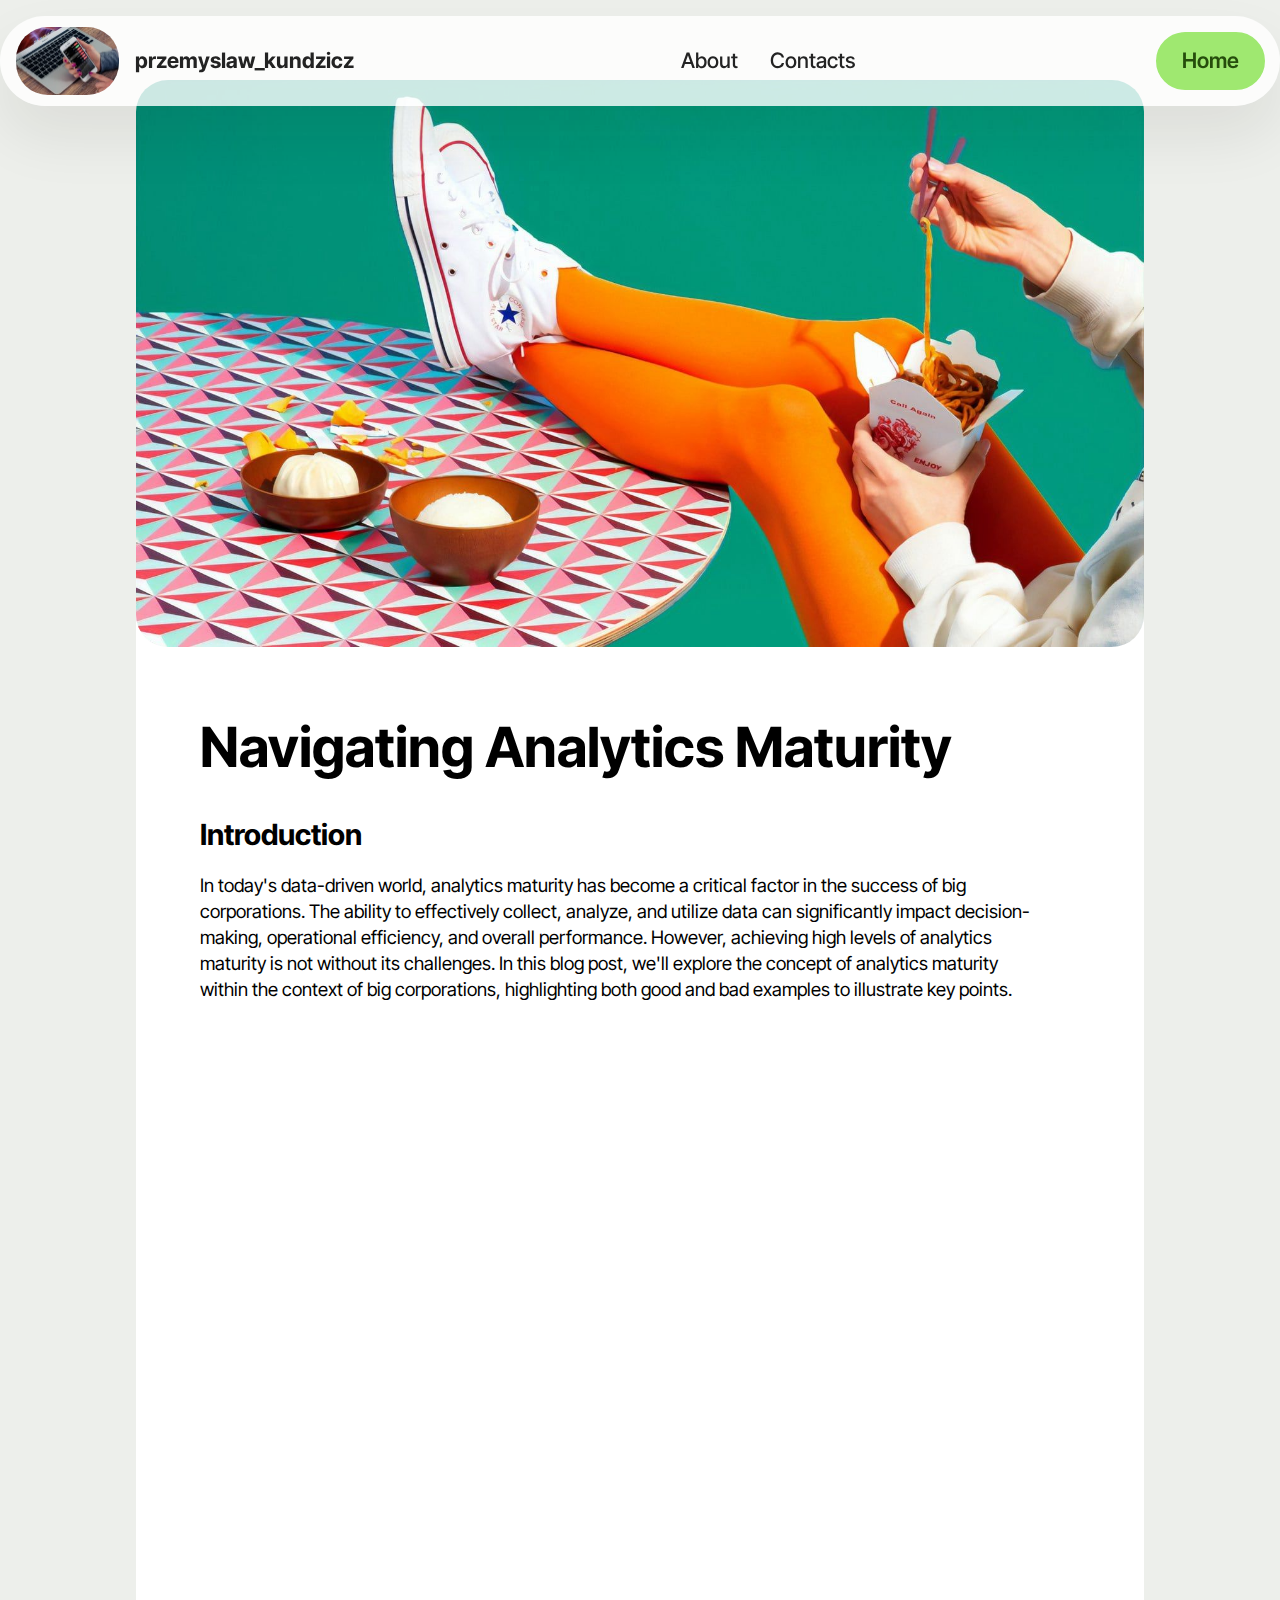
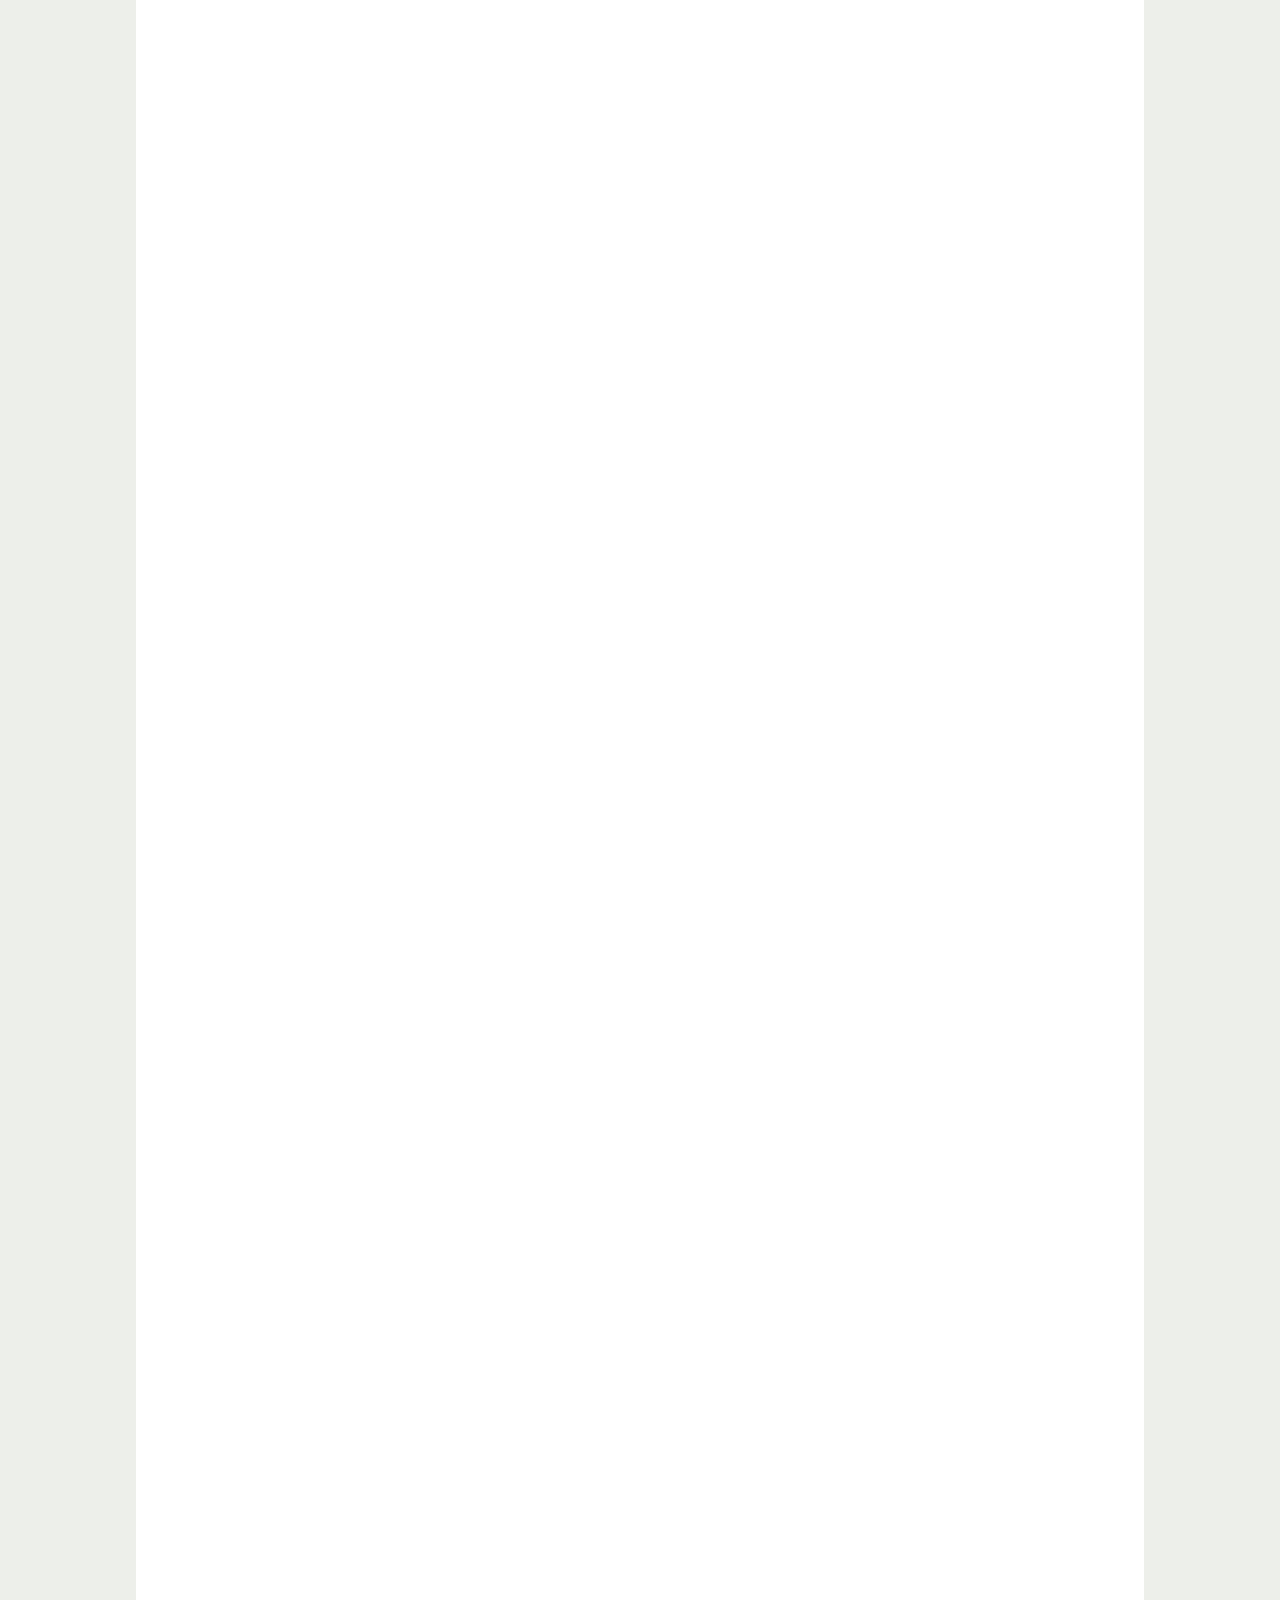
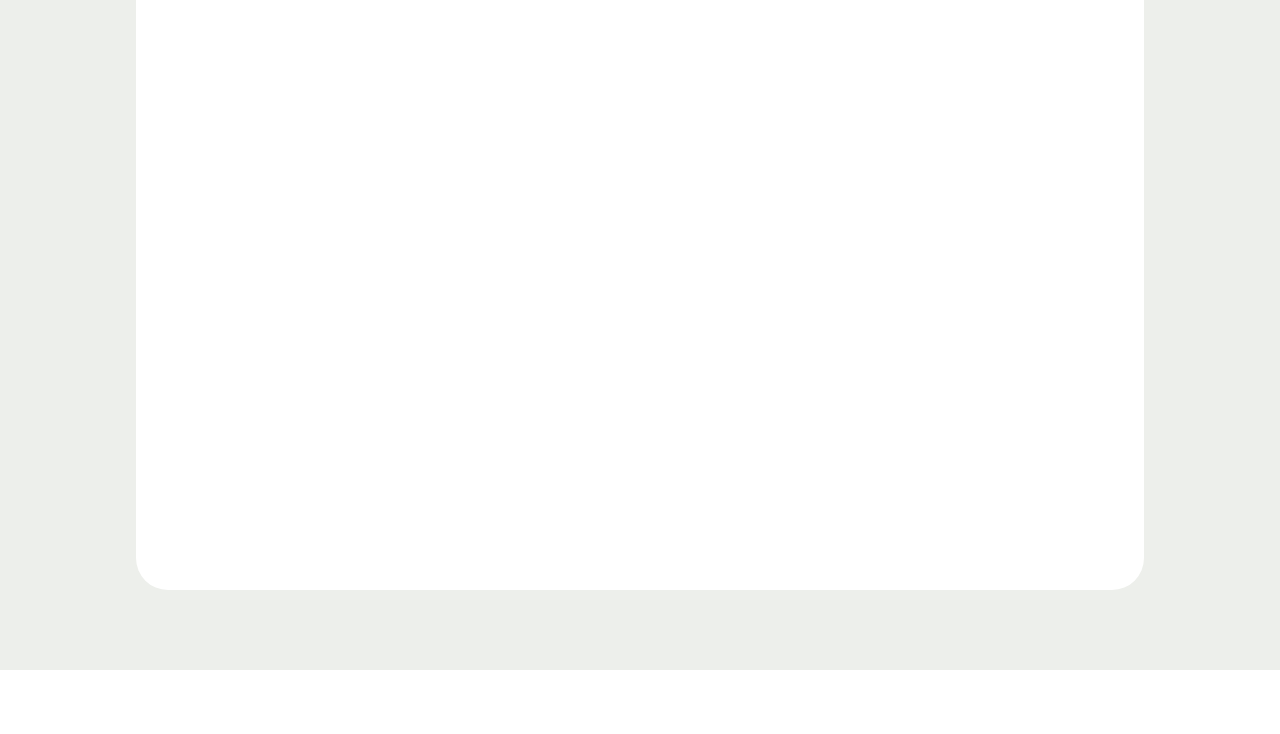
==== commit aaac5324: "another major release, computer use showcase" ====
--- a/page1.html
+++ b/page1.html
@@ -19,7 +19,7 @@
   <link rel="stylesheet" href="assets/theme/css/style.css">
   <link rel="preload" href="https://fonts.googleapis.com/css?family=Inter+Tight:100,200,300,400,500,600,700,800,900,100i,200i,300i,400i,500i,600i,700i,800i,900i&display=swap" as="style" onload="this.onload=null;this.rel='stylesheet'">
   <noscript><link rel="stylesheet" href="https://fonts.googleapis.com/css?family=Inter+Tight:100,200,300,400,500,600,700,800,900,100i,200i,300i,400i,500i,600i,700i,800i,900i&display=swap"></noscript>
-  <link rel="preload" as="style" href="assets/mobirise/css/mbr-additional.css?v=H3q50Y"><link rel="stylesheet" href="assets/mobirise/css/mbr-additional.css?v=H3q50Y" type="text/css">
+  <link rel="preload" as="style" href="assets/mobirise/css/mbr-additional.css?v=bpxPZ4"><link rel="stylesheet" href="assets/mobirise/css/mbr-additional.css?v=bpxPZ4" type="text/css">
 
   
   
@@ -56,7 +56,7 @@
 					<li class="nav-item">
 						<a class="nav-link link text-black text-primary display-4" href="page4.html">Contacts</a>
 					</li></ul>
-				<div class="navbar-buttons mbr-section-btn"><a class="btn btn-primary display-4" href="https://mobiri.se"> Start Now!</a></div>
+				<div class="navbar-buttons mbr-section-btn"><a class="btn btn-primary display-4" href="index.html">Home</a></div>
 			</div>
 		</div>
 	</nav>
@@ -148,7 +148,7 @@
       </div>
     </div>
   </div>
-</section><section class="display-7" style="padding: 0;align-items: center;justify-content: center;flex-wrap: wrap;    align-content: center;display: flex;position: relative;height: 4rem;"><a href="https://mobiri.se/3149069" style="flex: 1 1;height: 4rem;position: absolute;width: 100%;z-index: 1;"><img alt="" style="height: 4rem;" src="[data-uri]"></a><p style="margin: 0;text-align: center;" class="display-7">&#8204;</p><a style="z-index:1" href="https://mobirise.com/builder/ai-website-builder.html">AI Website Software</a></section><script src="assets/bootstrap/js/bootstrap.bundle.min.js"></script>  <script src="assets/smoothscroll/smooth-scroll.js"></script>  <script src="assets/ytplayer/index.js"></script>  <script src="assets/dropdown/js/navbar-dropdown.js"></script>  <script src="assets/theme/js/script.js"></script>  
+</section><section class="display-7" style="padding: 0;align-items: center;justify-content: center;flex-wrap: wrap;    align-content: center;display: flex;position: relative;height: 4rem;"><a href="https://mobiri.se/3149069" style="flex: 1 1;height: 4rem;position: absolute;width: 100%;z-index: 1;"><img alt="" style="height: 4rem;" src="[data-uri]"></a><p style="margin: 0;text-align: center;" class="display-7">&#8204;</p><a style="z-index:1" href="https://mobirise.com/builder/ai-website-builder.html">AI Website Builder</a></section><script src="assets/bootstrap/js/bootstrap.bundle.min.js"></script>  <script src="assets/smoothscroll/smooth-scroll.js"></script>  <script src="assets/ytplayer/index.js"></script>  <script src="assets/dropdown/js/navbar-dropdown.js"></script>  <script src="assets/theme/js/script.js"></script>  
   
   
   <input name="animation" type="hidden">
--- a/assets/mobirise/css/mbr-additional.css
+++ b/assets/mobirise/css/mbr-additional.css
@@ -1391,15 +1391,15 @@
 .cid-u58ZUI13Qt .mbr-section-btn {
   text-align: center;
 }
-.cid-u5jY8xt0sE {
-  padding-top: 2rem;
-  padding-bottom: 2rem;
-  background-color: #edefeb;
-}
-.cid-u5jY8xt0sE .mbr-fallback-image.disabled {
+.cid-uuBRTT7KWT {
+  padding-top: 6rem;
+  padding-bottom: 6rem;
+  background-image: url("../../../assets/images/background3.jpg");
+}
+.cid-uuBRTT7KWT .mbr-fallback-image.disabled {
   display: none;
 }
-.cid-u5jY8xt0sE .mbr-fallback-image {
+.cid-uuBRTT7KWT .mbr-fallback-image {
   display: block;
   background-size: cover;
   background-position: center center;
@@ -1408,63 +1408,38 @@
   position: absolute;
   top: 0;
 }
+.cid-uuBRTT7KWT .card-wrapper {
+  background: #ffffff;
+}
 @media (max-width: 767px) {
-  .cid-u5jY8xt0sE .image-wrapper {
-    flex-direction: column;
-  }
-  .cid-u5jY8xt0sE .image-wrapper img {
-    margin: auto;
-    margin-bottom: 1rem;
-  }
-}
-.cid-u5jY8xt0sE .card-box {
-  max-width: 750px;
-  padding-top: 2rem;
-  margin-left: auto;
-  margin-right: 0;
-}
-.cid-u5jY8xt0sE img,
-.cid-u5jY8xt0sE .item-img {
-  width: 100%;
-  height: 400px;
-  object-fit: cover;
-}
-.cid-u5jY8xt0sE .card-wrapper {
-  background: #ffffff;
-}
-.cid-u5jY8xt0sE .mbr-text,
-.cid-u5jY8xt0sE .mbr-section-btn {
-  color: #000000;
-}
-.cid-u5jY8xt0sE .card-title,
-.cid-u5jY8xt0sE .card-box {
-  color: #232323;
-}
-@media (max-width: 767px) {
-  .cid-u5jY8xt0sE .card-content-text {
+  .cid-uuBRTT7KWT .card-wrapper {
     padding: 2rem 1.5rem;
     margin-bottom: 1rem;
   }
 }
 @media (min-width: 768px) and (max-width: 991px) {
-  .cid-u5jY8xt0sE .card-content-text {
+  .cid-uuBRTT7KWT .card-wrapper {
     padding: 2.25rem;
   }
 }
 @media (min-width: 992px) {
-  .cid-u5jY8xt0sE .card-content-text {
+  .cid-uuBRTT7KWT .card-wrapper {
     padding: 4rem;
   }
 }
-.cid-ufjGOPo8Zf {
+.cid-uuBRTT7KWT .mbr-text,
+.cid-uuBRTT7KWT .mbr-section-btn {
+  text-align: center;
+}
+.cid-uuBRYXzjOC {
   padding-top: 6rem;
   padding-bottom: 6rem;
   background-color: #edefeb;
 }
-.cid-ufjGOPo8Zf .mbr-fallback-image.disabled {
+.cid-uuBRYXzjOC .mbr-fallback-image.disabled {
   display: none;
 }
-.cid-ufjGOPo8Zf .mbr-fallback-image {
+.cid-uuBRYXzjOC .mbr-fallback-image {
   display: block;
   background-size: cover;
   background-position: center center;
@@ -1473,33 +1448,41 @@
   position: absolute;
   top: 0;
 }
-@media (max-width: 991px) {
-  .cid-ufjGOPo8Zf .image-wrapper {
-    margin-bottom: 1rem;
-  }
-}
-.cid-ufjGOPo8Zf .row {
-  flex-direction: row-reverse;
-}
-.cid-ufjGOPo8Zf .row {
-  align-items: center;
-}
-@media (max-width: 991px) {
-  .cid-ufjGOPo8Zf .image-wrapper {
-    padding: 1rem;
+.cid-uuBRYXzjOC .card-wrapper {
+  border-radius: 4px;
+}
+@media (max-width: 767px) {
+  .cid-uuBRYXzjOC .card-wrapper {
+    padding: 1.5rem;
+  }
+}
+@media (min-width: 768px) and (max-width: 991px) {
+  .cid-uuBRYXzjOC .card-wrapper {
+    padding: 2.25rem;
   }
 }
 @media (min-width: 992px) {
-  .cid-ufjGOPo8Zf .text-wrapper {
-    padding: 0 2rem;
-  }
-}
-.cid-ufjGOPo8Zf .mbr-section-title {
-  color: #000000;
-}
-.cid-ufjGOPo8Zf .mbr-text,
-.cid-ufjGOPo8Zf .mbr-section-btn {
-  color: #232323;
+  .cid-uuBRYXzjOC .card-wrapper {
+    padding: 4rem;
+  }
+}
+.cid-uuBRYXzjOC .wrap {
+  background: url("../../../assets/images/background1.jpg");
+  background-repeat: no-repeat;
+  background-position: center;
+  background-size: cover;
+}
+.cid-uuBRYXzjOC .wrap .inner-wrap {
+  padding: 40px;
+}
+.cid-uuBRYXzjOC .card-title {
+  color: #ffffff;
+  text-align: left;
+}
+.cid-uuBRYXzjOC .mbr-text,
+.cid-uuBRYXzjOC .mbr-section-btn {
+  color: #ffffff;
+  text-align: left;
 }
 .cid-u58ZSZnhyz {
   z-index: 1000;
@@ -4013,3 +3996,586 @@
 .cid-ufjJqlVHF4 .content-head {
   max-width: 800px;
 }
+.cid-u58ZSZnhyz {
+  z-index: 1000;
+  width: 100%;
+  position: relative;
+}
+.cid-u58ZSZnhyz .dropdown-item:before {
+  font-family: Moririse2 !important;
+  content: "\e966";
+  display: inline-block;
+  width: 0;
+  position: absolute;
+  left: 1rem;
+  top: 0.5rem;
+  margin-right: 0.5rem;
+  line-height: 1;
+  font-size: inherit;
+  vertical-align: middle;
+  text-align: center;
+  overflow: hidden;
+  transform: scale(0, 1);
+  transition: all 0.25s ease-in-out;
+}
+@media (max-width: 767px) {
+  .cid-u58ZSZnhyz .navbar-toggler {
+    transform: scale(0.8);
+  }
+}
+.cid-u58ZSZnhyz .navbar-brand {
+  flex-shrink: 0;
+  align-items: center;
+  margin-right: 0;
+  padding: 10px 0;
+  transition: all 0.3s;
+  word-break: break-word;
+  z-index: 1;
+}
+.cid-u58ZSZnhyz .navbar-brand img {
+  max-width: 100%;
+  max-height: 100%;
+}
+.cid-u58ZSZnhyz .navbar-brand .navbar-caption {
+  line-height: inherit !important;
+}
+.cid-u58ZSZnhyz .navbar-brand .navbar-logo a {
+  outline: none;
+}
+.cid-u58ZSZnhyz .navbar-nav {
+  margin: auto;
+  margin-left: 0;
+  margin-left: auto;
+}
+.cid-u58ZSZnhyz .navbar-nav .nav-item {
+  padding: 0 !important;
+  transition: 0.3s all !important;
+}
+.cid-u58ZSZnhyz .navbar-nav .nav-item .nav-link {
+  padding: 16px !important;
+  margin: 0 !important;
+  border-radius: 1rem !important;
+  transition: 0.3s all !important;
+}
+.cid-u58ZSZnhyz .navbar-nav .nav-item .nav-link:hover {
+  background-color: rgba(27, 31, 10, 0.06);
+}
+.cid-u58ZSZnhyz .navbar-nav .open .nav-link::after {
+  transform: rotate(180deg);
+}
+@media (min-width: 992px) {
+  .cid-u58ZSZnhyz .navbar-nav .open .nav-link::before {
+    content: "";
+    width: 100%;
+    height: 20px;
+    top: 100%;
+    background: transparent;
+    position: absolute;
+  }
+}
+.cid-u58ZSZnhyz .navbar-nav .dropdown-item {
+  padding: 12px !important;
+  border-radius: 0.5rem !important;
+  margin: 0 8px !important;
+  transition: 0.3s all !important;
+}
+.cid-u58ZSZnhyz .navbar-nav .dropdown-item:hover {
+  background-color: rgba(27, 31, 10, 0.06);
+}
+@media (min-width: 992px) {
+  .cid-u58ZSZnhyz .navbar-nav {
+    padding-left: 1.5rem;
+  }
+}
+.cid-u58ZSZnhyz .nav-link {
+  width: fit-content;
+  position: relative;
+}
+.cid-u58ZSZnhyz .navbar-logo {
+  margin: 0 !important;
+}
+@media (max-width: 767px) {
+  .cid-u58ZSZnhyz .navbar-logo {
+    padding-left: 0;
+  }
+}
+.cid-u58ZSZnhyz .navbar-caption {
+  padding-left: 1rem;
+  padding-right: 0.5rem;
+}
+@media (max-width: 767px) {
+  .cid-u58ZSZnhyz .nav-dropdown {
+    padding-bottom: 0.5rem;
+  }
+}
+.cid-u58ZSZnhyz .nav-dropdown .link.dropdown-toggle::after {
+  margin-left: 0.5rem;
+  margin-top: 0.2rem;
+  transition: 0.3s all;
+}
+.cid-u58ZSZnhyz .container {
+  display: flex;
+  height: 90px;
+  padding: 0.5rem 0.6rem 0.5rem 1rem;
+  flex-wrap: nowrap;
+  background: rgba(255, 255, 255, 0.8) !important;
+  left: 0;
+  right: 0;
+  -webkit-box-pack: justify;
+  -ms-flex-pack: justify;
+  justify-content: flex-end;
+  -webkit-box-align: center;
+  -webkit-align-items: center;
+  -ms-flex-align: center;
+  align-items: center;
+  border-radius: 100vw;
+  margin-top: 1rem;
+  background-color: #ffffff;
+  box-shadow: 0 30px 60px 0 rgba(27, 31, 10, 0.08);
+}
+@media (max-width: 992px) {
+  .cid-u58ZSZnhyz .container {
+    padding-right: 2rem;
+  }
+}
+@media (max-width: 767px) {
+  .cid-u58ZSZnhyz .container {
+    width: 95%;
+    height: 56px !important;
+    padding: 0.5rem;
+    margin-top: 0rem;
+  }
+}
+.cid-u58ZSZnhyz .iconfont-wrapper {
+  font-size: 1.5rem;
+  padding-right: 0.5rem;
+}
+.cid-u58ZSZnhyz .dropdown-menu {
+  flex-wrap: wrap;
+  flex-direction: column;
+  max-width: 100%;
+  padding: 12px 4px !important;
+  border-radius: 1.5rem;
+  transition: 0.3s all !important;
+  min-width: auto;
+  background: #ffffff;
+  background: rgba(255, 255, 255, 0.8) !important;
+}
+.cid-u58ZSZnhyz .nav-item:focus,
+.cid-u58ZSZnhyz .nav-link:focus {
+  outline: none;
+}
+.cid-u58ZSZnhyz .dropdown .dropdown-menu .dropdown-item {
+  width: auto;
+  transition: all 0.25s ease-in-out;
+}
+.cid-u58ZSZnhyz .dropdown .dropdown-menu .dropdown-item::after {
+  right: 0.5rem;
+}
+.cid-u58ZSZnhyz .dropdown .dropdown-menu .dropdown-item .mbr-iconfont {
+  margin-right: 0.5rem;
+  vertical-align: sub;
+}
+.cid-u58ZSZnhyz .dropdown .dropdown-menu .dropdown-item .mbr-iconfont:before {
+  display: inline-block;
+  transform: scale(1, 1);
+  transition: all 0.25s ease-in-out;
+}
+.cid-u58ZSZnhyz .collapsed .dropdown-menu .dropdown-item:before {
+  display: none;
+}
+.cid-u58ZSZnhyz .collapsed .dropdown .dropdown-menu .dropdown-item {
+  padding: 0.235em 1.5em 0.235em 1.5em !important;
+  transition: none;
+  margin: 0 !important;
+}
+.cid-u58ZSZnhyz .navbar {
+  min-height: 90px;
+  transition: all 0.3s;
+  border-bottom: 1px solid transparent;
+  background: transparent !important;
+  padding: 0 !important;
+  border: none !important;
+  box-shadow: none !important;
+  border-radius: 0 !important;
+}
+.cid-u58ZSZnhyz .navbar.opened {
+  transition: all 0.3s;
+}
+.cid-u58ZSZnhyz .navbar .dropdown-item {
+  padding: 0.5rem 1.8rem;
+}
+.cid-u58ZSZnhyz .navbar .navbar-logo img {
+  width: auto;
+}
+.cid-u58ZSZnhyz .navbar .navbar-collapse {
+  z-index: 1;
+  justify-content: flex-end;
+}
+.cid-u58ZSZnhyz .navbar.collapsed {
+  justify-content: center;
+}
+.cid-u58ZSZnhyz .navbar.collapsed .nav-item .nav-link::before {
+  display: none;
+}
+.cid-u58ZSZnhyz .navbar.collapsed.opened .dropdown-menu {
+  top: 0;
+}
+@media (min-width: 992px) {
+  .cid-u58ZSZnhyz .navbar.collapsed.opened:not(.navbar-short) .navbar-collapse {
+    max-height: calc(98.5vh - 4.3rem);
+  }
+}
+.cid-u58ZSZnhyz .navbar.collapsed .dropdown-menu .dropdown-submenu {
+  left: 0 !important;
+}
+.cid-u58ZSZnhyz .navbar.collapsed .dropdown-menu .dropdown-item:after {
+  right: auto;
+}
+.cid-u58ZSZnhyz .navbar.collapsed .dropdown-menu .dropdown-toggle[data-toggle="dropdown-submenu"]:after {
+  margin-left: 0.5rem;
+  margin-top: 0.2rem;
+  border-top: 0.35em solid;
+  border-right: 0.35em solid transparent;
+  border-left: 0.35em solid transparent;
+  border-bottom: 0;
+  top: 41%;
+}
+.cid-u58ZSZnhyz .navbar.collapsed ul.navbar-nav li {
+  margin: auto;
+}
+.cid-u58ZSZnhyz .navbar.collapsed .dropdown-menu .dropdown-item {
+  padding: 0.25rem 1.5rem;
+  text-align: center;
+}
+.cid-u58ZSZnhyz .navbar.collapsed .icons-menu {
+  padding-left: 0;
+  padding-right: 0;
+  padding-top: 0.5rem;
+  padding-bottom: 0.5rem;
+}
+@media (max-width: 767px) {
+  .cid-u58ZSZnhyz .navbar {
+    min-height: 72px;
+  }
+  .cid-u58ZSZnhyz .navbar .navbar-logo img {
+    height: 2.5rem !important;
+  }
+}
+@media (max-width: 991px) {
+  .cid-u58ZSZnhyz .navbar .nav-item .nav-link::before {
+    display: none;
+  }
+  .cid-u58ZSZnhyz .navbar.opened .dropdown-menu {
+    top: 0;
+  }
+  .cid-u58ZSZnhyz .navbar .dropdown-menu .dropdown-submenu {
+    left: 0 !important;
+  }
+  .cid-u58ZSZnhyz .navbar .dropdown-menu .dropdown-item:after {
+    right: auto;
+  }
+  .cid-u58ZSZnhyz .navbar .dropdown-menu .dropdown-toggle[data-toggle="dropdown-submenu"]:after {
+    margin-left: 0.5rem;
+    margin-top: 0.2rem;
+    border-top: 0.35em solid;
+    border-right: 0.35em solid transparent;
+    border-left: 0.35em solid transparent;
+    border-bottom: 0;
+    top: 40%;
+  }
+  .cid-u58ZSZnhyz .navbar .dropdown-menu .dropdown-item {
+    padding: 0.25rem 1.5rem !important;
+    text-align: center;
+  }
+  .cid-u58ZSZnhyz .navbar .navbar-brand {
+    flex-shrink: initial;
+    flex-basis: auto;
+    word-break: break-word;
+    padding-right: 10px;
+  }
+  .cid-u58ZSZnhyz .navbar .navbar-toggler {
+    flex-basis: auto;
+  }
+  .cid-u58ZSZnhyz .navbar .icons-menu {
+    padding-left: 0;
+    padding-top: 0.5rem;
+    padding-bottom: 0.5rem;
+  }
+}
+.cid-u58ZSZnhyz .navbar.navbar-short .navbar-logo img {
+  height: 2rem;
+}
+.cid-u58ZSZnhyz .dropdown-item.active,
+.cid-u58ZSZnhyz .dropdown-item:active {
+  background-color: transparent;
+}
+.cid-u58ZSZnhyz .navbar-expand-lg .navbar-nav .nav-link {
+  padding: 0;
+}
+.cid-u58ZSZnhyz .nav-dropdown .link.dropdown-toggle {
+  margin-right: 1.667em;
+}
+.cid-u58ZSZnhyz .nav-dropdown .link.dropdown-toggle[aria-expanded="true"] {
+  margin-right: 0;
+  padding: 0.667em 1.667em;
+}
+.cid-u58ZSZnhyz .navbar.navbar-expand-lg .dropdown .dropdown-menu {
+  background: #ffffff;
+}
+.cid-u58ZSZnhyz .navbar.navbar-expand-lg .dropdown .dropdown-menu .dropdown-submenu {
+  margin: 0;
+  left: 105%;
+  transform: none;
+  top: -12px;
+}
+.cid-u58ZSZnhyz .navbar .dropdown.open > .dropdown-menu {
+  display: flex;
+}
+.cid-u58ZSZnhyz ul.navbar-nav {
+  flex-wrap: wrap;
+}
+.cid-u58ZSZnhyz .navbar-buttons {
+  text-align: center;
+  min-width: 140px;
+}
+@media (max-width: 992px) {
+  .cid-u58ZSZnhyz .navbar-buttons {
+    text-align: left;
+  }
+}
+.cid-u58ZSZnhyz button.navbar-toggler {
+  outline: none;
+  width: 31px;
+  height: 20px;
+  cursor: pointer;
+  transition: all 0.2s;
+  position: relative;
+  align-self: center;
+}
+.cid-u58ZSZnhyz button.navbar-toggler .hamburger span {
+  position: absolute;
+  right: 0;
+  width: 30px;
+  height: 2px;
+  border-right: 5px;
+  background-color: #000000;
+}
+.cid-u58ZSZnhyz button.navbar-toggler .hamburger span:nth-child(1) {
+  top: 0;
+  transition: all 0.2s;
+}
+.cid-u58ZSZnhyz button.navbar-toggler .hamburger span:nth-child(2) {
+  top: 8px;
+  transition: all 0.15s;
+}
+.cid-u58ZSZnhyz button.navbar-toggler .hamburger span:nth-child(3) {
+  top: 8px;
+  transition: all 0.15s;
+}
+.cid-u58ZSZnhyz button.navbar-toggler .hamburger span:nth-child(4) {
+  top: 16px;
+  transition: all 0.2s;
+}
+.cid-u58ZSZnhyz nav.opened .hamburger span:nth-child(1) {
+  top: 8px;
+  width: 0;
+  opacity: 0;
+  right: 50%;
+  transition: all 0.2s;
+}
+.cid-u58ZSZnhyz nav.opened .hamburger span:nth-child(2) {
+  transform: rotate(45deg);
+  transition: all 0.25s;
+}
+.cid-u58ZSZnhyz nav.opened .hamburger span:nth-child(3) {
+  transform: rotate(-45deg);
+  transition: all 0.25s;
+}
+.cid-u58ZSZnhyz nav.opened .hamburger span:nth-child(4) {
+  top: 8px;
+  width: 0;
+  opacity: 0;
+  right: 50%;
+  transition: all 0.2s;
+}
+.cid-u58ZSZnhyz .navbar-dropdown {
+  padding: 0 1rem;
+}
+.cid-u58ZSZnhyz a.nav-link {
+  display: flex;
+  align-items: center;
+  justify-content: center;
+}
+.cid-u58ZSZnhyz .icons-menu {
+  flex-wrap: nowrap;
+  display: flex;
+  justify-content: center;
+  padding-left: 1rem;
+  padding-right: 1rem;
+  padding-top: 0.3rem;
+  text-align: center;
+}
+@media (max-width: 992px) {
+  .cid-u58ZSZnhyz .icons-menu {
+    justify-content: flex-start;
+    margin-bottom: 0.5rem;
+  }
+}
+@media screen and (-ms-high-contrast: active), (-ms-high-contrast: none) {
+  .cid-u58ZSZnhyz .navbar {
+    height: 70px;
+  }
+  .cid-u58ZSZnhyz .navbar.opened {
+    height: auto;
+  }
+  .cid-u58ZSZnhyz .nav-item .nav-link:hover::before {
+    width: 175%;
+    max-width: calc(100% + 2rem);
+    left: -1rem;
+  }
+}
+.cid-u58ZSZnhyz .navbar .dropdown > .dropdown-menu {
+  display: none;
+  width: max-content;
+  max-width: 500px !important;
+  transform: translateX(-50%);
+  top: calc(100% + 20px);
+  left: 50%;
+}
+.cid-u58ZSZnhyz .navbar .dropdown > .dropdown-menu .dropdown-item {
+  line-height: 1 !important;
+}
+.cid-u58ZSZnhyz .navbar .dropdown > .dropdown-menu .dropdown .dropdown-item {
+  align-items: center;
+  display: flex;
+  height: max-content !important;
+  min-height: max-content !important;
+}
+.cid-u58ZSZnhyz .navbar .dropdown > .dropdown-menu .dropdown .dropdown-item::after {
+  display: inline-block;
+  position: static;
+  margin-left: 0.5rem;
+  margin-top: 0;
+  margin-right: 0;
+  margin-bottom: 0;
+  transition: 0.3s all;
+  transform: rotate(-90deg);
+}
+.cid-u58ZSZnhyz .navbar .dropdown > .dropdown-menu .dropdown.open .dropdown-item::after {
+  transform: rotate(0deg);
+}
+.cid-u58ZSZnhyz .mbr-section-btn {
+  margin: -0.6rem -0.6rem;
+}
+.cid-u58ZSZnhyz .navbar-toggler {
+  margin-left: 12px;
+  margin-right: 8px;
+  order: 1000;
+}
+@media (max-width: 991px) {
+  .cid-u58ZSZnhyz .navbar-brand {
+    margin-right: auto;
+  }
+  .cid-u58ZSZnhyz .navbar-collapse {
+    z-index: -1 !important;
+    position: absolute;
+    top: 110%;
+    left: 0;
+    width: 100%;
+    padding: 1rem;
+    border-radius: 1.5rem;
+    background: #ffffff;
+    opacity: 1;
+    border-color: rgba(255, 255, 255, 0.8) !important;
+    background: rgba(255, 255, 255, 0.8) !important;
+    backdrop-filter: blur(8px);
+  }
+  .cid-u58ZSZnhyz .navbar-nav .nav-item .nav-link::after {
+    margin-left: 10px;
+  }
+  .cid-u58ZSZnhyz .navbar-nav .dropdown-item:hover {
+    background-color: rgba(27, 31, 10, 0.06);
+  }
+  .cid-u58ZSZnhyz .navbar .dropdown > .dropdown-menu {
+    max-width: 100% !important;
+    transform: translateX(0);
+    top: 10px;
+    left: 0;
+    padding: 8px !important;
+    border-radius: 1rem;
+    background-color: rgba(27, 31, 10, 0.04) !important;
+  }
+  .cid-u58ZSZnhyz .navbar .dropdown > .dropdown-menu .dropdown-item {
+    padding: 8px !important;
+    line-height: 1 !important;
+    margin-bottom: 4px !important;
+  }
+  .cid-u58ZSZnhyz .navbar .dropdown > .dropdown-menu .dropdown .dropdown-item {
+    align-items: center;
+    display: flex;
+    height: max-content !important;
+    min-height: max-content !important;
+  }
+  .cid-u58ZSZnhyz .navbar .dropdown > .dropdown-menu .dropdown .dropdown-item::after {
+    display: inline-block;
+    position: static;
+    margin-left: 0.5rem;
+    margin-top: 0;
+    margin-right: 0;
+    margin-bottom: 0;
+    transition: 0.3s all;
+    transform: rotate(0deg);
+  }
+  .cid-u58ZSZnhyz .navbar .dropdown > .dropdown-menu .dropdown.open .dropdown-item::after {
+    transform: rotate(180deg);
+  }
+  .cid-u58ZSZnhyz .navbar .dropdown > .dropdown-menu .dropdown-submenu {
+    position: static;
+    width: 100%;
+    max-width: 100% !important;
+    transform: translateX(0) !important;
+    top: 0;
+    left: 0;
+    padding: 8px !important;
+    border-radius: 1rem;
+    background-color: rgba(27, 31, 10, 0.04) !important;
+  }
+  .cid-u58ZSZnhyz .navbar .dropdown.open > .dropdown-menu {
+    display: flex !important;
+    flex-direction: column;
+    align-items: flex-start;
+  }
+}
+@media (max-width: 575px) {
+  .cid-u58ZSZnhyz .navbar-collapse {
+    padding: 1rem;
+  }
+}
+.cid-uuBM3knYXB {
+  padding-top: 6rem;
+  padding-bottom: 6rem;
+  background-color: #edefeb;
+}
+.cid-uuBM3knYXB .mbr-fallback-image.disabled {
+  display: none;
+}
+.cid-uuBM3knYXB .mbr-fallback-image {
+  display: block;
+  background-size: cover;
+  background-position: center center;
+  width: 100%;
+  height: 100%;
+  position: absolute;
+  top: 0;
+}
+.cid-uuBM3knYXB .content-text {
+  max-width: 800px;
+}
+.cid-uuBM3knYXB .mbr-section-title {
+  color: #000000;
+}
+.cid-uuBM3knYXB .mbr-text,
+.cid-uuBM3knYXB .mbr-section-btn {
+  color: #000000;
+}
--- a/assets/mobirise/css/mbr-additional.css
+++ b/assets/mobirise/css/mbr-additional.css
@@ -1391,15 +1391,15 @@
 .cid-u58ZUI13Qt .mbr-section-btn {
   text-align: center;
 }
-.cid-u5jY8xt0sE {
-  padding-top: 2rem;
-  padding-bottom: 2rem;
-  background-color: #edefeb;
-}
-.cid-u5jY8xt0sE .mbr-fallback-image.disabled {
+.cid-uuBRTT7KWT {
+  padding-top: 6rem;
+  padding-bottom: 6rem;
+  background-image: url("../../../assets/images/background3.jpg");
+}
+.cid-uuBRTT7KWT .mbr-fallback-image.disabled {
   display: none;
 }
-.cid-u5jY8xt0sE .mbr-fallback-image {
+.cid-uuBRTT7KWT .mbr-fallback-image {
   display: block;
   background-size: cover;
   background-position: center center;
@@ -1408,63 +1408,38 @@
   position: absolute;
   top: 0;
 }
+.cid-uuBRTT7KWT .card-wrapper {
+  background: #ffffff;
+}
 @media (max-width: 767px) {
-  .cid-u5jY8xt0sE .image-wrapper {
-    flex-direction: column;
-  }
-  .cid-u5jY8xt0sE .image-wrapper img {
-    margin: auto;
-    margin-bottom: 1rem;
-  }
-}
-.cid-u5jY8xt0sE .card-box {
-  max-width: 750px;
-  padding-top: 2rem;
-  margin-left: auto;
-  margin-right: 0;
-}
-.cid-u5jY8xt0sE img,
-.cid-u5jY8xt0sE .item-img {
-  width: 100%;
-  height: 400px;
-  object-fit: cover;
-}
-.cid-u5jY8xt0sE .card-wrapper {
-  background: #ffffff;
-}
-.cid-u5jY8xt0sE .mbr-text,
-.cid-u5jY8xt0sE .mbr-section-btn {
-  color: #000000;
-}
-.cid-u5jY8xt0sE .card-title,
-.cid-u5jY8xt0sE .card-box {
-  color: #232323;
-}
-@media (max-width: 767px) {
-  .cid-u5jY8xt0sE .card-content-text {
+  .cid-uuBRTT7KWT .card-wrapper {
     padding: 2rem 1.5rem;
     margin-bottom: 1rem;
   }
 }
 @media (min-width: 768px) and (max-width: 991px) {
-  .cid-u5jY8xt0sE .card-content-text {
+  .cid-uuBRTT7KWT .card-wrapper {
     padding: 2.25rem;
   }
 }
 @media (min-width: 992px) {
-  .cid-u5jY8xt0sE .card-content-text {
+  .cid-uuBRTT7KWT .card-wrapper {
     padding: 4rem;
   }
 }
-.cid-ufjGOPo8Zf {
+.cid-uuBRTT7KWT .mbr-text,
+.cid-uuBRTT7KWT .mbr-section-btn {
+  text-align: center;
+}
+.cid-uuBRYXzjOC {
   padding-top: 6rem;
   padding-bottom: 6rem;
   background-color: #edefeb;
 }
-.cid-ufjGOPo8Zf .mbr-fallback-image.disabled {
+.cid-uuBRYXzjOC .mbr-fallback-image.disabled {
   display: none;
 }
-.cid-ufjGOPo8Zf .mbr-fallback-image {
+.cid-uuBRYXzjOC .mbr-fallback-image {
   display: block;
   background-size: cover;
   background-position: center center;
@@ -1473,33 +1448,41 @@
   position: absolute;
   top: 0;
 }
-@media (max-width: 991px) {
-  .cid-ufjGOPo8Zf .image-wrapper {
-    margin-bottom: 1rem;
-  }
-}
-.cid-ufjGOPo8Zf .row {
-  flex-direction: row-reverse;
-}
-.cid-ufjGOPo8Zf .row {
-  align-items: center;
-}
-@media (max-width: 991px) {
-  .cid-ufjGOPo8Zf .image-wrapper {
-    padding: 1rem;
+.cid-uuBRYXzjOC .card-wrapper {
+  border-radius: 4px;
+}
+@media (max-width: 767px) {
+  .cid-uuBRYXzjOC .card-wrapper {
+    padding: 1.5rem;
+  }
+}
+@media (min-width: 768px) and (max-width: 991px) {
+  .cid-uuBRYXzjOC .card-wrapper {
+    padding: 2.25rem;
   }
 }
 @media (min-width: 992px) {
-  .cid-ufjGOPo8Zf .text-wrapper {
-    padding: 0 2rem;
-  }
-}
-.cid-ufjGOPo8Zf .mbr-section-title {
-  color: #000000;
-}
-.cid-ufjGOPo8Zf .mbr-text,
-.cid-ufjGOPo8Zf .mbr-section-btn {
-  color: #232323;
+  .cid-uuBRYXzjOC .card-wrapper {
+    padding: 4rem;
+  }
+}
+.cid-uuBRYXzjOC .wrap {
+  background: url("../../../assets/images/background1.jpg");
+  background-repeat: no-repeat;
+  background-position: center;
+  background-size: cover;
+}
+.cid-uuBRYXzjOC .wrap .inner-wrap {
+  padding: 40px;
+}
+.cid-uuBRYXzjOC .card-title {
+  color: #ffffff;
+  text-align: left;
+}
+.cid-uuBRYXzjOC .mbr-text,
+.cid-uuBRYXzjOC .mbr-section-btn {
+  color: #ffffff;
+  text-align: left;
 }
 .cid-u58ZSZnhyz {
   z-index: 1000;
@@ -4013,3 +3996,586 @@
 .cid-ufjJqlVHF4 .content-head {
   max-width: 800px;
 }
+.cid-u58ZSZnhyz {
+  z-index: 1000;
+  width: 100%;
+  position: relative;
+}
+.cid-u58ZSZnhyz .dropdown-item:before {
+  font-family: Moririse2 !important;
+  content: "\e966";
+  display: inline-block;
+  width: 0;
+  position: absolute;
+  left: 1rem;
+  top: 0.5rem;
+  margin-right: 0.5rem;
+  line-height: 1;
+  font-size: inherit;
+  vertical-align: middle;
+  text-align: center;
+  overflow: hidden;
+  transform: scale(0, 1);
+  transition: all 0.25s ease-in-out;
+}
+@media (max-width: 767px) {
+  .cid-u58ZSZnhyz .navbar-toggler {
+    transform: scale(0.8);
+  }
+}
+.cid-u58ZSZnhyz .navbar-brand {
+  flex-shrink: 0;
+  align-items: center;
+  margin-right: 0;
+  padding: 10px 0;
+  transition: all 0.3s;
+  word-break: break-word;
+  z-index: 1;
+}
+.cid-u58ZSZnhyz .navbar-brand img {
+  max-width: 100%;
+  max-height: 100%;
+}
+.cid-u58ZSZnhyz .navbar-brand .navbar-caption {
+  line-height: inherit !important;
+}
+.cid-u58ZSZnhyz .navbar-brand .navbar-logo a {
+  outline: none;
+}
+.cid-u58ZSZnhyz .navbar-nav {
+  margin: auto;
+  margin-left: 0;
+  margin-left: auto;
+}
+.cid-u58ZSZnhyz .navbar-nav .nav-item {
+  padding: 0 !important;
+  transition: 0.3s all !important;
+}
+.cid-u58ZSZnhyz .navbar-nav .nav-item .nav-link {
+  padding: 16px !important;
+  margin: 0 !important;
+  border-radius: 1rem !important;
+  transition: 0.3s all !important;
+}
+.cid-u58ZSZnhyz .navbar-nav .nav-item .nav-link:hover {
+  background-color: rgba(27, 31, 10, 0.06);
+}
+.cid-u58ZSZnhyz .navbar-nav .open .nav-link::after {
+  transform: rotate(180deg);
+}
+@media (min-width: 992px) {
+  .cid-u58ZSZnhyz .navbar-nav .open .nav-link::before {
+    content: "";
+    width: 100%;
+    height: 20px;
+    top: 100%;
+    background: transparent;
+    position: absolute;
+  }
+}
+.cid-u58ZSZnhyz .navbar-nav .dropdown-item {
+  padding: 12px !important;
+  border-radius: 0.5rem !important;
+  margin: 0 8px !important;
+  transition: 0.3s all !important;
+}
+.cid-u58ZSZnhyz .navbar-nav .dropdown-item:hover {
+  background-color: rgba(27, 31, 10, 0.06);
+}
+@media (min-width: 992px) {
+  .cid-u58ZSZnhyz .navbar-nav {
+    padding-left: 1.5rem;
+  }
+}
+.cid-u58ZSZnhyz .nav-link {
+  width: fit-content;
+  position: relative;
+}
+.cid-u58ZSZnhyz .navbar-logo {
+  margin: 0 !important;
+}
+@media (max-width: 767px) {
+  .cid-u58ZSZnhyz .navbar-logo {
+    padding-left: 0;
+  }
+}
+.cid-u58ZSZnhyz .navbar-caption {
+  padding-left: 1rem;
+  padding-right: 0.5rem;
+}
+@media (max-width: 767px) {
+  .cid-u58ZSZnhyz .nav-dropdown {
+    padding-bottom: 0.5rem;
+  }
+}
+.cid-u58ZSZnhyz .nav-dropdown .link.dropdown-toggle::after {
+  margin-left: 0.5rem;
+  margin-top: 0.2rem;
+  transition: 0.3s all;
+}
+.cid-u58ZSZnhyz .container {
+  display: flex;
+  height: 90px;
+  padding: 0.5rem 0.6rem 0.5rem 1rem;
+  flex-wrap: nowrap;
+  background: rgba(255, 255, 255, 0.8) !important;
+  left: 0;
+  right: 0;
+  -webkit-box-pack: justify;
+  -ms-flex-pack: justify;
+  justify-content: flex-end;
+  -webkit-box-align: center;
+  -webkit-align-items: center;
+  -ms-flex-align: center;
+  align-items: center;
+  border-radius: 100vw;
+  margin-top: 1rem;
+  background-color: #ffffff;
+  box-shadow: 0 30px 60px 0 rgba(27, 31, 10, 0.08);
+}
+@media (max-width: 992px) {
+  .cid-u58ZSZnhyz .container {
+    padding-right: 2rem;
+  }
+}
+@media (max-width: 767px) {
+  .cid-u58ZSZnhyz .container {
+    width: 95%;
+    height: 56px !important;
+    padding: 0.5rem;
+    margin-top: 0rem;
+  }
+}
+.cid-u58ZSZnhyz .iconfont-wrapper {
+  font-size: 1.5rem;
+  padding-right: 0.5rem;
+}
+.cid-u58ZSZnhyz .dropdown-menu {
+  flex-wrap: wrap;
+  flex-direction: column;
+  max-width: 100%;
+  padding: 12px 4px !important;
+  border-radius: 1.5rem;
+  transition: 0.3s all !important;
+  min-width: auto;
+  background: #ffffff;
+  background: rgba(255, 255, 255, 0.8) !important;
+}
+.cid-u58ZSZnhyz .nav-item:focus,
+.cid-u58ZSZnhyz .nav-link:focus {
+  outline: none;
+}
+.cid-u58ZSZnhyz .dropdown .dropdown-menu .dropdown-item {
+  width: auto;
+  transition: all 0.25s ease-in-out;
+}
+.cid-u58ZSZnhyz .dropdown .dropdown-menu .dropdown-item::after {
+  right: 0.5rem;
+}
+.cid-u58ZSZnhyz .dropdown .dropdown-menu .dropdown-item .mbr-iconfont {
+  margin-right: 0.5rem;
+  vertical-align: sub;
+}
+.cid-u58ZSZnhyz .dropdown .dropdown-menu .dropdown-item .mbr-iconfont:before {
+  display: inline-block;
+  transform: scale(1, 1);
+  transition: all 0.25s ease-in-out;
+}
+.cid-u58ZSZnhyz .collapsed .dropdown-menu .dropdown-item:before {
+  display: none;
+}
+.cid-u58ZSZnhyz .collapsed .dropdown .dropdown-menu .dropdown-item {
+  padding: 0.235em 1.5em 0.235em 1.5em !important;
+  transition: none;
+  margin: 0 !important;
+}
+.cid-u58ZSZnhyz .navbar {
+  min-height: 90px;
+  transition: all 0.3s;
+  border-bottom: 1px solid transparent;
+  background: transparent !important;
+  padding: 0 !important;
+  border: none !important;
+  box-shadow: none !important;
+  border-radius: 0 !important;
+}
+.cid-u58ZSZnhyz .navbar.opened {
+  transition: all 0.3s;
+}
+.cid-u58ZSZnhyz .navbar .dropdown-item {
+  padding: 0.5rem 1.8rem;
+}
+.cid-u58ZSZnhyz .navbar .navbar-logo img {
+  width: auto;
+}
+.cid-u58ZSZnhyz .navbar .navbar-collapse {
+  z-index: 1;
+  justify-content: flex-end;
+}
+.cid-u58ZSZnhyz .navbar.collapsed {
+  justify-content: center;
+}
+.cid-u58ZSZnhyz .navbar.collapsed .nav-item .nav-link::before {
+  display: none;
+}
+.cid-u58ZSZnhyz .navbar.collapsed.opened .dropdown-menu {
+  top: 0;
+}
+@media (min-width: 992px) {
+  .cid-u58ZSZnhyz .navbar.collapsed.opened:not(.navbar-short) .navbar-collapse {
+    max-height: calc(98.5vh - 4.3rem);
+  }
+}
+.cid-u58ZSZnhyz .navbar.collapsed .dropdown-menu .dropdown-submenu {
+  left: 0 !important;
+}
+.cid-u58ZSZnhyz .navbar.collapsed .dropdown-menu .dropdown-item:after {
+  right: auto;
+}
+.cid-u58ZSZnhyz .navbar.collapsed .dropdown-menu .dropdown-toggle[data-toggle="dropdown-submenu"]:after {
+  margin-left: 0.5rem;
+  margin-top: 0.2rem;
+  border-top: 0.35em solid;
+  border-right: 0.35em solid transparent;
+  border-left: 0.35em solid transparent;
+  border-bottom: 0;
+  top: 41%;
+}
+.cid-u58ZSZnhyz .navbar.collapsed ul.navbar-nav li {
+  margin: auto;
+}
+.cid-u58ZSZnhyz .navbar.collapsed .dropdown-menu .dropdown-item {
+  padding: 0.25rem 1.5rem;
+  text-align: center;
+}
+.cid-u58ZSZnhyz .navbar.collapsed .icons-menu {
+  padding-left: 0;
+  padding-right: 0;
+  padding-top: 0.5rem;
+  padding-bottom: 0.5rem;
+}
+@media (max-width: 767px) {
+  .cid-u58ZSZnhyz .navbar {
+    min-height: 72px;
+  }
+  .cid-u58ZSZnhyz .navbar .navbar-logo img {
+    height: 2.5rem !important;
+  }
+}
+@media (max-width: 991px) {
+  .cid-u58ZSZnhyz .navbar .nav-item .nav-link::before {
+    display: none;
+  }
+  .cid-u58ZSZnhyz .navbar.opened .dropdown-menu {
+    top: 0;
+  }
+  .cid-u58ZSZnhyz .navbar .dropdown-menu .dropdown-submenu {
+    left: 0 !important;
+  }
+  .cid-u58ZSZnhyz .navbar .dropdown-menu .dropdown-item:after {
+    right: auto;
+  }
+  .cid-u58ZSZnhyz .navbar .dropdown-menu .dropdown-toggle[data-toggle="dropdown-submenu"]:after {
+    margin-left: 0.5rem;
+    margin-top: 0.2rem;
+    border-top: 0.35em solid;
+    border-right: 0.35em solid transparent;
+    border-left: 0.35em solid transparent;
+    border-bottom: 0;
+    top: 40%;
+  }
+  .cid-u58ZSZnhyz .navbar .dropdown-menu .dropdown-item {
+    padding: 0.25rem 1.5rem !important;
+    text-align: center;
+  }
+  .cid-u58ZSZnhyz .navbar .navbar-brand {
+    flex-shrink: initial;
+    flex-basis: auto;
+    word-break: break-word;
+    padding-right: 10px;
+  }
+  .cid-u58ZSZnhyz .navbar .navbar-toggler {
+    flex-basis: auto;
+  }
+  .cid-u58ZSZnhyz .navbar .icons-menu {
+    padding-left: 0;
+    padding-top: 0.5rem;
+    padding-bottom: 0.5rem;
+  }
+}
+.cid-u58ZSZnhyz .navbar.navbar-short .navbar-logo img {
+  height: 2rem;
+}
+.cid-u58ZSZnhyz .dropdown-item.active,
+.cid-u58ZSZnhyz .dropdown-item:active {
+  background-color: transparent;
+}
+.cid-u58ZSZnhyz .navbar-expand-lg .navbar-nav .nav-link {
+  padding: 0;
+}
+.cid-u58ZSZnhyz .nav-dropdown .link.dropdown-toggle {
+  margin-right: 1.667em;
+}
+.cid-u58ZSZnhyz .nav-dropdown .link.dropdown-toggle[aria-expanded="true"] {
+  margin-right: 0;
+  padding: 0.667em 1.667em;
+}
+.cid-u58ZSZnhyz .navbar.navbar-expand-lg .dropdown .dropdown-menu {
+  background: #ffffff;
+}
+.cid-u58ZSZnhyz .navbar.navbar-expand-lg .dropdown .dropdown-menu .dropdown-submenu {
+  margin: 0;
+  left: 105%;
+  transform: none;
+  top: -12px;
+}
+.cid-u58ZSZnhyz .navbar .dropdown.open > .dropdown-menu {
+  display: flex;
+}
+.cid-u58ZSZnhyz ul.navbar-nav {
+  flex-wrap: wrap;
+}
+.cid-u58ZSZnhyz .navbar-buttons {
+  text-align: center;
+  min-width: 140px;
+}
+@media (max-width: 992px) {
+  .cid-u58ZSZnhyz .navbar-buttons {
+    text-align: left;
+  }
+}
+.cid-u58ZSZnhyz button.navbar-toggler {
+  outline: none;
+  width: 31px;
+  height: 20px;
+  cursor: pointer;
+  transition: all 0.2s;
+  position: relative;
+  align-self: center;
+}
+.cid-u58ZSZnhyz button.navbar-toggler .hamburger span {
+  position: absolute;
+  right: 0;
+  width: 30px;
+  height: 2px;
+  border-right: 5px;
+  background-color: #000000;
+}
+.cid-u58ZSZnhyz button.navbar-toggler .hamburger span:nth-child(1) {
+  top: 0;
+  transition: all 0.2s;
+}
+.cid-u58ZSZnhyz button.navbar-toggler .hamburger span:nth-child(2) {
+  top: 8px;
+  transition: all 0.15s;
+}
+.cid-u58ZSZnhyz button.navbar-toggler .hamburger span:nth-child(3) {
+  top: 8px;
+  transition: all 0.15s;
+}
+.cid-u58ZSZnhyz button.navbar-toggler .hamburger span:nth-child(4) {
+  top: 16px;
+  transition: all 0.2s;
+}
+.cid-u58ZSZnhyz nav.opened .hamburger span:nth-child(1) {
+  top: 8px;
+  width: 0;
+  opacity: 0;
+  right: 50%;
+  transition: all 0.2s;
+}
+.cid-u58ZSZnhyz nav.opened .hamburger span:nth-child(2) {
+  transform: rotate(45deg);
+  transition: all 0.25s;
+}
+.cid-u58ZSZnhyz nav.opened .hamburger span:nth-child(3) {
+  transform: rotate(-45deg);
+  transition: all 0.25s;
+}
+.cid-u58ZSZnhyz nav.opened .hamburger span:nth-child(4) {
+  top: 8px;
+  width: 0;
+  opacity: 0;
+  right: 50%;
+  transition: all 0.2s;
+}
+.cid-u58ZSZnhyz .navbar-dropdown {
+  padding: 0 1rem;
+}
+.cid-u58ZSZnhyz a.nav-link {
+  display: flex;
+  align-items: center;
+  justify-content: center;
+}
+.cid-u58ZSZnhyz .icons-menu {
+  flex-wrap: nowrap;
+  display: flex;
+  justify-content: center;
+  padding-left: 1rem;
+  padding-right: 1rem;
+  padding-top: 0.3rem;
+  text-align: center;
+}
+@media (max-width: 992px) {
+  .cid-u58ZSZnhyz .icons-menu {
+    justify-content: flex-start;
+    margin-bottom: 0.5rem;
+  }
+}
+@media screen and (-ms-high-contrast: active), (-ms-high-contrast: none) {
+  .cid-u58ZSZnhyz .navbar {
+    height: 70px;
+  }
+  .cid-u58ZSZnhyz .navbar.opened {
+    height: auto;
+  }
+  .cid-u58ZSZnhyz .nav-item .nav-link:hover::before {
+    width: 175%;
+    max-width: calc(100% + 2rem);
+    left: -1rem;
+  }
+}
+.cid-u58ZSZnhyz .navbar .dropdown > .dropdown-menu {
+  display: none;
+  width: max-content;
+  max-width: 500px !important;
+  transform: translateX(-50%);
+  top: calc(100% + 20px);
+  left: 50%;
+}
+.cid-u58ZSZnhyz .navbar .dropdown > .dropdown-menu .dropdown-item {
+  line-height: 1 !important;
+}
+.cid-u58ZSZnhyz .navbar .dropdown > .dropdown-menu .dropdown .dropdown-item {
+  align-items: center;
+  display: flex;
+  height: max-content !important;
+  min-height: max-content !important;
+}
+.cid-u58ZSZnhyz .navbar .dropdown > .dropdown-menu .dropdown .dropdown-item::after {
+  display: inline-block;
+  position: static;
+  margin-left: 0.5rem;
+  margin-top: 0;
+  margin-right: 0;
+  margin-bottom: 0;
+  transition: 0.3s all;
+  transform: rotate(-90deg);
+}
+.cid-u58ZSZnhyz .navbar .dropdown > .dropdown-menu .dropdown.open .dropdown-item::after {
+  transform: rotate(0deg);
+}
+.cid-u58ZSZnhyz .mbr-section-btn {
+  margin: -0.6rem -0.6rem;
+}
+.cid-u58ZSZnhyz .navbar-toggler {
+  margin-left: 12px;
+  margin-right: 8px;
+  order: 1000;
+}
+@media (max-width: 991px) {
+  .cid-u58ZSZnhyz .navbar-brand {
+    margin-right: auto;
+  }
+  .cid-u58ZSZnhyz .navbar-collapse {
+    z-index: -1 !important;
+    position: absolute;
+    top: 110%;
+    left: 0;
+    width: 100%;
+    padding: 1rem;
+    border-radius: 1.5rem;
+    background: #ffffff;
+    opacity: 1;
+    border-color: rgba(255, 255, 255, 0.8) !important;
+    background: rgba(255, 255, 255, 0.8) !important;
+    backdrop-filter: blur(8px);
+  }
+  .cid-u58ZSZnhyz .navbar-nav .nav-item .nav-link::after {
+    margin-left: 10px;
+  }
+  .cid-u58ZSZnhyz .navbar-nav .dropdown-item:hover {
+    background-color: rgba(27, 31, 10, 0.06);
+  }
+  .cid-u58ZSZnhyz .navbar .dropdown > .dropdown-menu {
+    max-width: 100% !important;
+    transform: translateX(0);
+    top: 10px;
+    left: 0;
+    padding: 8px !important;
+    border-radius: 1rem;
+    background-color: rgba(27, 31, 10, 0.04) !important;
+  }
+  .cid-u58ZSZnhyz .navbar .dropdown > .dropdown-menu .dropdown-item {
+    padding: 8px !important;
+    line-height: 1 !important;
+    margin-bottom: 4px !important;
+  }
+  .cid-u58ZSZnhyz .navbar .dropdown > .dropdown-menu .dropdown .dropdown-item {
+    align-items: center;
+    display: flex;
+    height: max-content !important;
+    min-height: max-content !important;
+  }
+  .cid-u58ZSZnhyz .navbar .dropdown > .dropdown-menu .dropdown .dropdown-item::after {
+    display: inline-block;
+    position: static;
+    margin-left: 0.5rem;
+    margin-top: 0;
+    margin-right: 0;
+    margin-bottom: 0;
+    transition: 0.3s all;
+    transform: rotate(0deg);
+  }
+  .cid-u58ZSZnhyz .navbar .dropdown > .dropdown-menu .dropdown.open .dropdown-item::after {
+    transform: rotate(180deg);
+  }
+  .cid-u58ZSZnhyz .navbar .dropdown > .dropdown-menu .dropdown-submenu {
+    position: static;
+    width: 100%;
+    max-width: 100% !important;
+    transform: translateX(0) !important;
+    top: 0;
+    left: 0;
+    padding: 8px !important;
+    border-radius: 1rem;
+    background-color: rgba(27, 31, 10, 0.04) !important;
+  }
+  .cid-u58ZSZnhyz .navbar .dropdown.open > .dropdown-menu {
+    display: flex !important;
+    flex-direction: column;
+    align-items: flex-start;
+  }
+}
+@media (max-width: 575px) {
+  .cid-u58ZSZnhyz .navbar-collapse {
+    padding: 1rem;
+  }
+}
+.cid-uuBM3knYXB {
+  padding-top: 6rem;
+  padding-bottom: 6rem;
+  background-color: #edefeb;
+}
+.cid-uuBM3knYXB .mbr-fallback-image.disabled {
+  display: none;
+}
+.cid-uuBM3knYXB .mbr-fallback-image {
+  display: block;
+  background-size: cover;
+  background-position: center center;
+  width: 100%;
+  height: 100%;
+  position: absolute;
+  top: 0;
+}
+.cid-uuBM3knYXB .content-text {
+  max-width: 800px;
+}
+.cid-uuBM3knYXB .mbr-section-title {
+  color: #000000;
+}
+.cid-uuBM3knYXB .mbr-text,
+.cid-uuBM3knYXB .mbr-section-btn {
+  color: #000000;
+}
